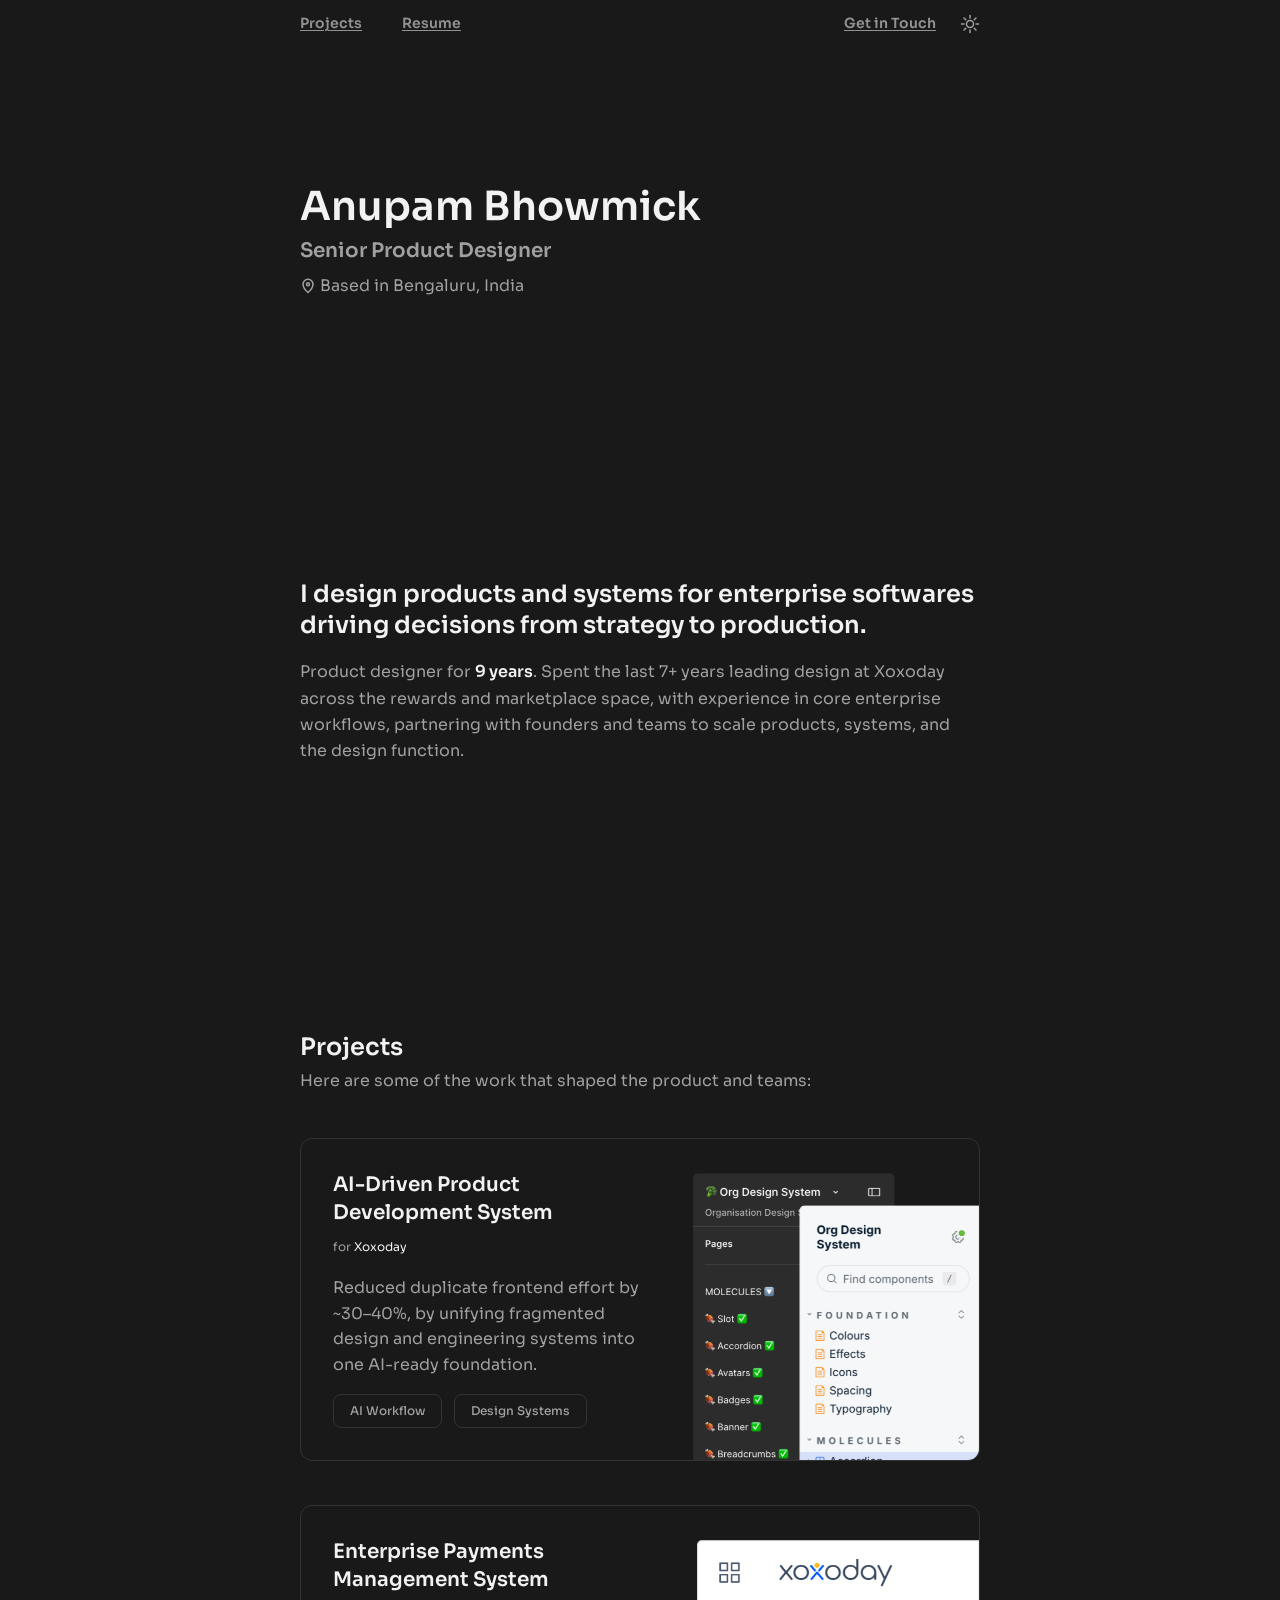
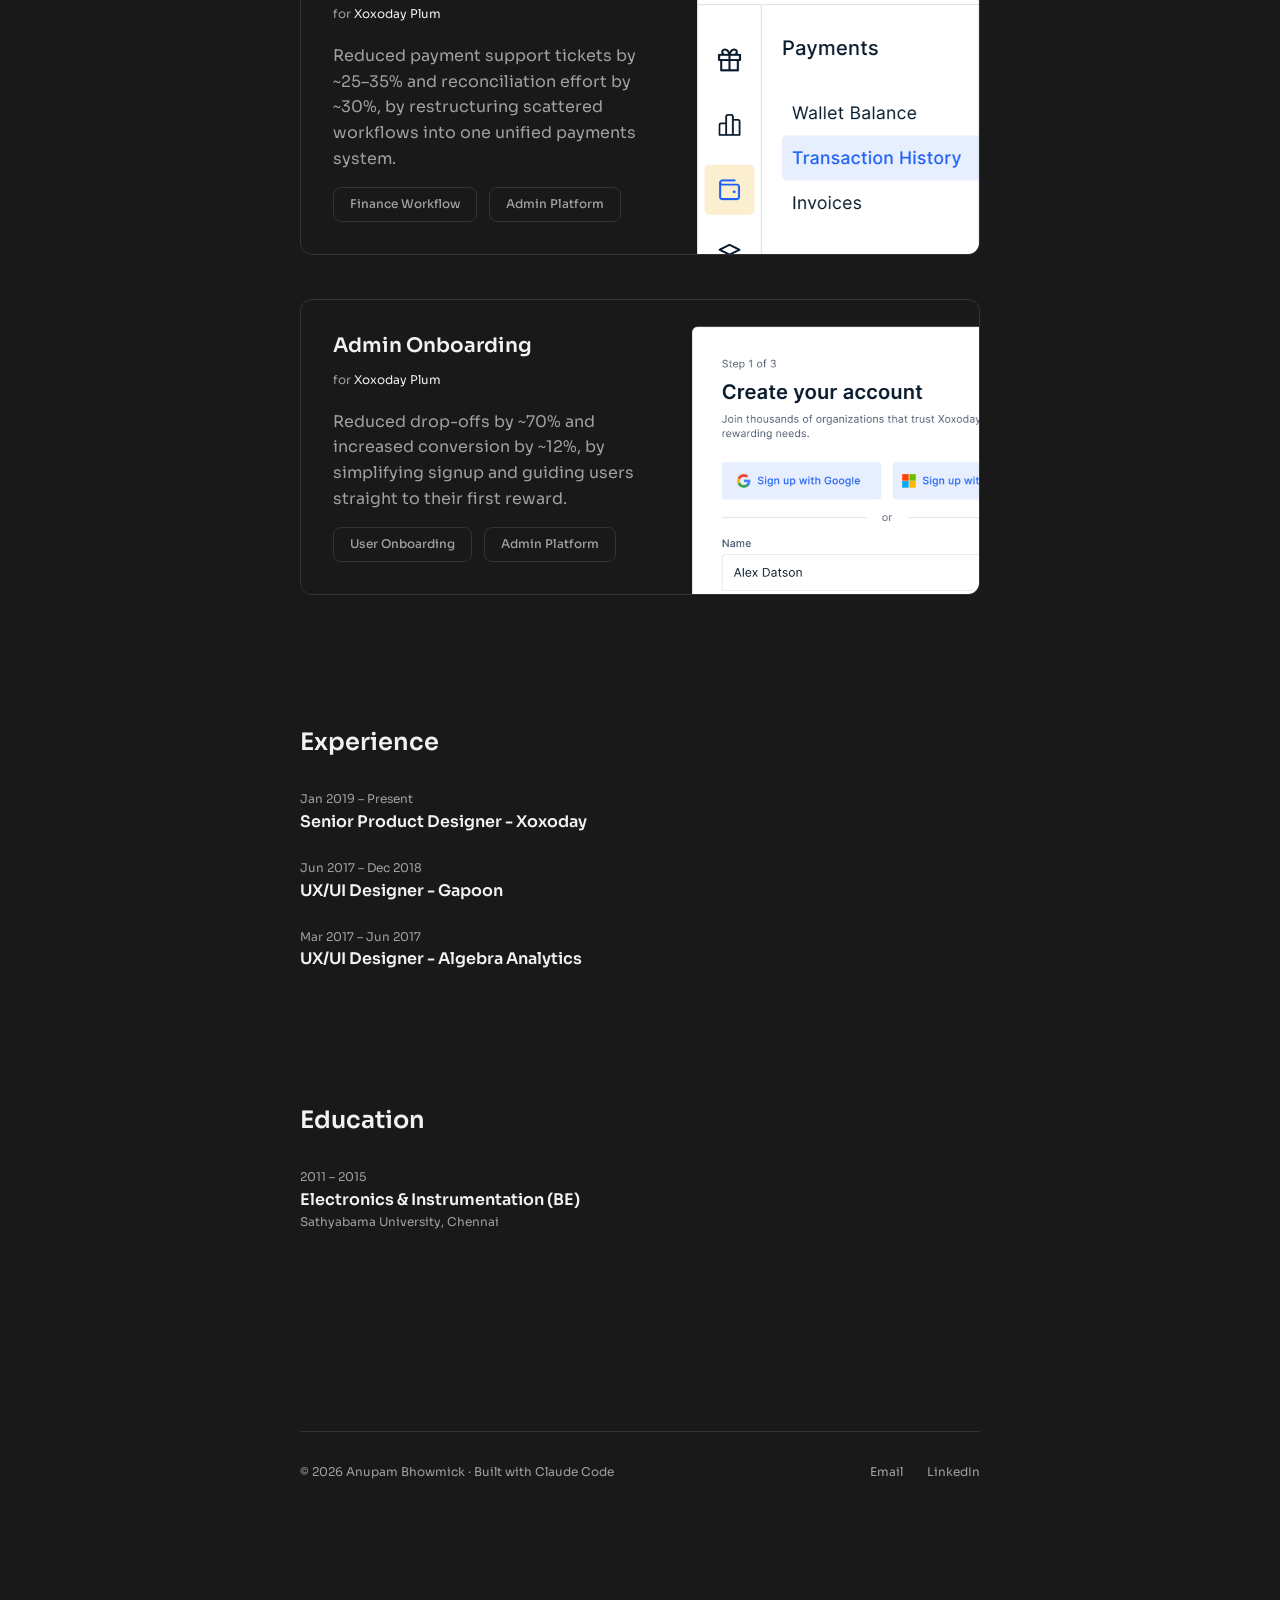
==== index.html @ fb15ef87 "Footer: 'Built by Claude Code' -> 'Built with Claude Code'" ====
<!DOCTYPE html>
<html lang="en">
<head>
  <meta charset="UTF-8" />
  <meta name="viewport" content="width=device-width, initial-scale=1.0" />
  <title>Anupam Bhowmick — Senior Product Designer</title>
  <meta name="description" content="Portfolio of Anupam Bhowmick, Senior Product Designer at Xoxoday, Bengaluru." />
  <link rel="stylesheet" href="style.css" />
  <script>if(localStorage.getItem('theme')==='light'){document.documentElement.classList.add('light')}</script>
  <link rel="icon" type="image/svg+xml" href="assets/favicon.svg" />
  <meta property="og:type" content="website" />
  <meta property="og:title" content="Anupam Bhowmick — Senior Product Designer" />
  <meta property="og:description" content="Portfolio of Anupam Bhowmick, Senior Product Designer at Xoxoday, Bengaluru. 9 years scaling B2B SaaS products, design systems, and AI-driven workflows." />
  <meta property="og:url" content="https://anupambhowmick.in/" />
  <meta property="og:site_name" content="Anupam Bhowmick" />
  <meta name="twitter:card" content="summary" />
  <meta name="twitter:title" content="Anupam Bhowmick — Senior Product Designer" />
  <meta name="twitter:description" content="Portfolio of Anupam Bhowmick, Senior Product Designer at Xoxoday, Bengaluru. 9 years scaling B2B SaaS products, design systems, and AI-driven workflows." />
</head>
<body class="home">

  <!-- Loading screen -->
  <div id="loading-screen" class="loading-screen"></div>

  <!-- Lightbox -->
  <div id="lightbox" class="lightbox" role="dialog" aria-modal="true" aria-label="Image viewer">
    <button class="lightbox-close" id="lightbox-close" aria-label="Close">
      <svg width="24" height="24" viewBox="0 0 24 24" fill="none"><line x1="5" y1="5" x2="19" y2="19" stroke="currentColor" stroke-width="1.5" stroke-linecap="round"/><line x1="19" y1="5" x2="5" y2="19" stroke="currentColor" stroke-width="1.5" stroke-linecap="round"/></svg>
    </button>
    <img id="lightbox-img" src="" alt="" />
  </div>

  <!-- Resume modal -->
  <div id="resume-modal" class="resume-modal" role="dialog" aria-modal="true" aria-label="Resume viewer">
    <div class="resume-modal-inner">
      <div class="resume-modal-header">
        <span class="resume-modal-title">Resume — Anupam Bhowmick</span>
        <div class="resume-modal-actions">
          <a href="resume/Anupam_Bhowmick_Senior_Product_Designer.pdf" download="Anupam_Bhowmick_Senior_Product_Designer.pdf" class="resume-modal-download">Download PDF</a>
          <button class="resume-modal-close" id="resume-modal-close" aria-label="Close">
            <svg width="20" height="20" viewBox="0 0 20 20" fill="none"><line x1="4" y1="4" x2="16" y2="16" stroke="currentColor" stroke-width="1.5" stroke-linecap="round"/><line x1="16" y1="4" x2="4" y2="16" stroke="currentColor" stroke-width="1.5" stroke-linecap="round"/></svg>
          </button>
        </div>
      </div>
      <iframe src="resume/Anupam_Bhowmick_Senior_Product_Designer.pdf" title="Resume PDF" loading="lazy"></iframe>
      <div class="resume-mobile-fallback">
        <p class="ds-body" style="text-align:center;">PDF preview isn't available on this device.</p>
        <a href="resume/Anupam_Bhowmick_Senior_Product_Designer.pdf" download="Anupam_Bhowmick_Senior_Product_Designer.pdf" class="btn btn-primary">Download Resume</a>
      </div>
    </div>
  </div>

  <!-- Sticky nav -->
  <nav class="site-nav">
    <div class="nav-left">
      <a href="#projects" class="nav-link">Projects</a>
      <button class="nav-link" id="resume-trigger">Resume</button>
    </div>
    <div class="nav-right">
      <div class="email-tooltip-wrapper">
        <button class="nav-link email-copy">Get in Touch</button>
        <span class="email-tooltip">anupambhowmick123@gmail.com</span>
      </div>
      <button id="theme-toggle" class="theme-toggle" aria-label="Toggle light/dark mode">
        <svg class="icon-sun" width="20" height="20" viewBox="0 0 20 20" fill="none"><circle cx="10" cy="10" r="3.5" stroke="currentColor" stroke-width="1.5"/><line x1="10" y1="1.5" x2="10" y2="4" stroke="currentColor" stroke-width="1.5" stroke-linecap="round"/><line x1="10" y1="16" x2="10" y2="18.5" stroke="currentColor" stroke-width="1.5" stroke-linecap="round"/><line x1="1.5" y1="10" x2="4" y2="10" stroke="currentColor" stroke-width="1.5" stroke-linecap="round"/><line x1="16" y1="10" x2="18.5" y2="10" stroke="currentColor" stroke-width="1.5" stroke-linecap="round"/><line x1="4" y1="4" x2="5.76" y2="5.76" stroke="currentColor" stroke-width="1.5" stroke-linecap="round"/><line x1="14.24" y1="14.24" x2="16" y2="16" stroke="currentColor" stroke-width="1.5" stroke-linecap="round"/><line x1="16" y1="4" x2="14.24" y2="5.76" stroke="currentColor" stroke-width="1.5" stroke-linecap="round"/><line x1="5.76" y1="14.24" x2="4" y2="16" stroke="currentColor" stroke-width="1.5" stroke-linecap="round"/></svg>
        <svg class="icon-moon" width="20" height="20" viewBox="0 0 20 20" fill="none"><path d="M17.5 10.66A7.5 7.5 0 1 1 9.34 2.5 5.83 5.83 0 0 0 17.5 10.66z" stroke="currentColor" stroke-width="1.5" stroke-linecap="round" stroke-linejoin="round"/></svg>
      </button>
    </div>
  </nav>

  <div class="page">
    <div class="content">

      <div class="bio-main">

        <!-- ── Hero: identity + statement ── -->
        <div class="bio-identity-group">

          <!-- Identity: name / role / company — 4px gap -->
          <div class="bio-identity">
            <p class="ds-h1">Anupam Bhowmick</p>
            <p class="ds-h3-muted">Senior Product Designer</p>
            <p class="bio-company">
              <svg class="bio-company-icon" width="16" height="16" viewBox="0 0 16 16" fill="none" aria-hidden="true">
                <path d="M8 14.5s5-4.36 5-8.25a5 5 0 1 0-10 0c0 3.89 5 8.25 5 8.25Z" stroke="currentColor" stroke-width="1.5" stroke-linecap="round" stroke-linejoin="round"/>
                <circle cx="8" cy="6.25" r="1.5" stroke="currentColor" stroke-width="1.5"/>
              </svg>
              <span>Based in Bengaluru, India</span>
            </p>
          </div>

          <!-- Statement + bio -->
          <div class="bio-statement-block">
            <p class="bio-statement">I design products and systems for enterprise softwares driving decisions from strategy to production.</p>
            <p class="bio-text">Product designer for <span class="text-highlight">9 years</span>. Spent the last 7+ years leading design at Xoxoday across the rewards and marketplace space, with experience in core enterprise workflows, partnering with founders and teams to scale products, systems, and the design function.</p>
          </div>

        </div>

        <!-- ── Projects ── -->
        <div class="projects-section" id="projects">
          <div class="projects-header">
            <h2 class="ds-h2">Projects</h2>
            <p class="work-intro">Here are some of the work that shaped the product and teams:</p>
          </div>

          <a href="/ai-system/" class="project-card">
            <div class="project-card-thumb">
              <picture>
                <source media="(max-width: 720px)" srcset="images/ai-card-mobile.png" />
                <img src="images/ai-card-web.png" alt="" loading="lazy" />
              </picture>
            </div>
            <div class="project-card-content">
              <p class="project-card-title">AI-Driven Product Development System</p>
              <p class="project-card-byline">for <strong>Xoxoday</strong></p>
              <div class="project-card-body">
                <p>Reduced duplicate frontend effort by ~30&ndash;40%, by unifying fragmented design and engineering systems into one AI-ready foundation.</p>
              </div>
              <div class="project-card-tags">
                <span class="project-card-tag">AI Workflow</span>
                <span class="project-card-tag">Design Systems</span>
              </div>
            </div>
          </a>

          <a href="/payments/" class="project-card">
            <div class="project-card-thumb">
              <picture>
                <source media="(max-width: 720px)" srcset="images/payments-card-mobile.png" />
                <img src="images/payments-card-web.png" alt="" loading="lazy" />
              </picture>
            </div>
            <div class="project-card-content">
              <p class="project-card-title">Enterprise Payments Management System</p>
              <p class="project-card-byline">for <strong>Xoxoday Plum</strong></p>
              <div class="project-card-body">
                <p>Reduced payment support tickets by ~25&ndash;35% and reconciliation effort by ~30%, by restructuring scattered workflows into one unified payments system.</p>
              </div>
              <div class="project-card-tags">
                <span class="project-card-tag">Finance Workflow</span>
                <span class="project-card-tag">Admin Platform</span>
              </div>
            </div>
          </a>

          <a href="/onboarding/" class="project-card">
            <div class="project-card-thumb">
              <picture>
                <source media="(max-width: 720px)" srcset="images/onboarding-card-mobile.png" />
                <img src="images/onboarding-card-web.png" alt="" loading="lazy" />
              </picture>
            </div>
            <div class="project-card-content">
              <p class="project-card-title">Admin Onboarding</p>
              <p class="project-card-byline">for <strong>Xoxoday Plum</strong></p>
              <div class="project-card-body">
                <p>Reduced drop-offs by ~70% and increased conversion by ~12%, by simplifying signup and guiding users straight to their first reward.</p>
              </div>
              <div class="project-card-tags">
                <span class="project-card-tag">User Onboarding</span>
                <span class="project-card-tag">Admin Platform</span>
              </div>
            </div>
          </a>
        </div>

        <!-- ── Experience ── -->
        <div class="bio-section">
          <p class="ds-h2">Experience</p>
          <div class="exp-entries">
            <div class="exp-entry">
              <span class="exp-date">Jan 2019 – Present</span>
              <span class="exp-title">Senior Product Designer - Xoxoday</span>
            </div>
            <div class="exp-entry">
              <span class="exp-date">Jun 2017 – Dec 2018</span>
              <span class="exp-title">UX/UI Designer - Gapoon</span>
            </div>
            <div class="exp-entry">
              <span class="exp-date">Mar 2017 – Jun 2017</span>
              <span class="exp-title">UX/UI Designer - Algebra Analytics</span>
            </div>
          </div>
        </div>

        <!-- ── Education ── -->
        <div class="bio-section">
          <p class="ds-h2">Education</p>
          <div class="exp-entry">
            <span class="exp-date">2011 – 2015</span>
            <span class="exp-title">Electronics &amp; Instrumentation (BE)</span>
            <span class="exp-date">Sathyabama University, Chennai</span>
          </div>
        </div>

      </div><!-- /.bio-main -->

      <!-- Footer -->
      <div class="ds-footer-row">
        <p class="ds-caption">© 2026 Anupam Bhowmick · Built with Claude Code</p>
        <nav class="ds-link-row">
          <div class="email-tooltip-wrapper">
            <a href="#" class="ds-link-muted email-copy">Email</a>
            <span class="email-tooltip">anupambhowmick123@gmail.com</span>
          </div>
          <a href="https://linkedin.com/in/anupambhowmick" target="_blank" rel="noopener" class="ds-link-muted">LinkedIn</a>
        </nav>
      </div>

    </div><!-- /.content -->
  </div><!-- /.page -->

  <script src="script.js"></script>
</body>
</html>
---- style.css ----
/* ============================================================
   DESIGN SYSTEM — Anupam Bhowmick Portfolio
   Source: Figma 8GEqwkx0ENInCieGuJe1gp
   ============================================================ */

@import url('https://fonts.googleapis.com/css2?family=Sora:wght@400;500;600&display=swap');

/* ── Design Tokens — Dark mode (default) ────────────────── */
/* Vercel-matched neutral palette, second pass — refined against direct
   reference screenshots (byline/meta text, borders, backgrounds). */
:root {
  --dark-1:           #191919;
  --dark-2:       #0D0D0D;
  --dark-4:       #333333;
  --dark-3:      #141414;
  --workflow-bg: #0D0D0D;
  --media-bg:     #101010;
  --light-1:      #F2F2F2;
  --light-2:      #A0A0A0;
  --light-3:      #8A8A8A;
  --surface-tint:      rgba(255,255,255,0.04);
  --nav-height:         48px;
  --font: 'Sora', sans-serif;

  /* ── Type scale — role-named tokens, applied as `font: var(--type-x);` ──
     Color stays separate per class. Responsive steps redefine these same
     custom properties inside the ≤720px / ≤480px blocks in RESPONSIVE.
     Heading tokens (display/h1/h2/h3) are weight 600;
     subtitle/body/caption/nav/code are unchanged at their original weight.
     --type-display is shared by the homepage name and case-study hero
     titles (previously split into two tokens, merged back on request). */
  --type-display:  600 40px/1.1  var(--font); /* hero-level titles: .ds-h1 + .project-hero-title */
  --type-h1:       600 24px/1.33 var(--font); /* section headings */
  --type-h2:       600 20px/1.4  var(--font); /* subsection headings */
  --type-subtitle: 400 14px/1.5  var(--font); /* quiet secondary/intro text */
  --type-h3:       600 16px/1.75 var(--font); /* card titles, small emphasis headings */
  --type-body:     400 16px/1.6  var(--font); /* paragraphs, descriptions, list items */
  --type-caption:  400 12px/1.4  var(--font); /* tags, captions, meta text */
  --type-nav:      600 14px/1.4  var(--font); /* nav links, buttons, small UI links */
  --type-code:     600 80px/1    var(--font); /* 404 only — letter-spacing set locally */

  /* ── Spacing scale — strict 4px multiples, named by value ──────────
     Applies to gap/padding/margin only. Not theme-dependent (same in
     light mode). Outliers were snapped to the nearest step (ties broken
     by rounding up): 5→4, 6→8, 10→12, 14→16, 22→24, 30→32, 33→32,
     50→48, 282→280. `0` is left as a literal, not tokenized. */
  --space-4:   4px;
  --space-8:   8px;
  --space-12:  12px;
  --space-16:  16px;
  --space-20:  20px;
  --space-24:  24px;
  --space-28:  28px;
  --space-32:  32px;
  --space-40:  40px;
  --space-44:  44px;
  --space-48:  48px;
  --space-52:  52px;
  --space-60:  60px;
  --space-72:  72px;
  --space-80:  80px;
  --space-92:  92px;  /* page-variant only — body.payments/body.onboarding .project-main gap, not part of the base or breakpoint scale */
  --space-96:  96px;
  --space-100: 100px;
  --space-112: 112px;
  --space-120: 120px;
  --space-124: 124px; /* page-variant only — body.payments/body.onboarding .content gap, not part of the base or breakpoint scale */
  --space-128: 128px;
  --space-132: 132px;
  --space-160: 160px;
  --space-200: 200px;
  --space-280: 280px;
}

/* ── Light mode overrides ────────────────────────────────── */
/* Vercel-matched neutral palette, second pass — see :root note above. */
html.light {
  --dark-1:           #F2F1EE;
  --dark-2:       #F7F7F7;
  --dark-4:       #D9D9D9;
  --dark-3:      #F0F0F0;
  --workflow-bg: #F5F5F5;
  --media-bg:     #F2F2F2;
  --light-1:      #0A0A0A;
  --light-2:      #525252;
  --light-3:      #5A5A5A;
  --surface-tint:      rgba(0,0,0,0.04);
}

html.light .btn-primary       { background: #000000; color: #F2F2F2; border-color: #000000; }
html.light .btn-primary:hover { background: #0D0D0D; border-color: #0D0D0D; }

/* ── Reset ───────────────────────────────────────────────── */
*, *::before, *::after { box-sizing: border-box; margin: 0; padding: 0; }
html {
  scroll-behavior: smooth;
  /* Paint the bg on html so the colour fills the entire scrollable area on
     iOS Safari — without this, scrolling past body's height reveals the
     browser default and the page looks half-themed when toggling. */
  background: var(--dark-1);
  transition: background-color 0.2s ease;
}
body {
  min-height: 100%;
  font-family: var(--font);
  background: var(--dark-1);
  color: var(--light-2);
  -webkit-font-smoothing: antialiased;
  transition: background-color 0.2s ease, color 0.2s ease;
}

/* Background texture overlay */
body::before {
  content: '';
  position: fixed;
  inset: 0;
  background-image: url('assets/bg-texture.png');
  background-size: 1024px 1024px;
  background-position: top left;
  mix-blend-mode: darken;
  opacity: 0.16;
  pointer-events: none;
  z-index: 0;
}
html.light body::before {
  mix-blend-mode: multiply;
  opacity: 0.05;
}

a      { color: inherit; text-decoration: none; }
button { background: none; border: none; cursor: pointer; font-family: var(--font); }
ul { padding-left: 1em;   list-style-position: outside; }
ol { padding-left: 1.4em; list-style-position: outside; }
strong { font-weight: 600; color: var(--light-1); }

/* ══════════════════════════════════════════════════════════
   LOADING SCREEN
══════════════════════════════════════════════════════════ */
.loading-screen {
  position: fixed;
  inset: 0;
  background: var(--dark-1);
  z-index: 9999;
  transition: opacity 0.4s ease;
  pointer-events: all;
}
.loading-screen.hidden {
  opacity: 0;
  pointer-events: none;
}

/* ══════════════════════════════════════════════════════════
   LIGHTBOX
══════════════════════════════════════════════════════════ */
.lightbox {
  position: fixed;
  inset: 0;
  background: rgba(0,0,0,0.92);
  z-index: 8000;
  display: flex;
  align-items: center;
  justify-content: center;
  opacity: 0;
  pointer-events: none;
  transition: opacity 0.2s ease;
}
.lightbox.open {
  opacity: 1;
  pointer-events: all;
}
.lightbox img {
  max-width: 90vw;
  max-height: 90vh;
  object-fit: contain;
  display: block;
}
.lightbox-close {
  position: absolute;
  top: 24px;
  right: 24px;
  color: rgba(255,255,255,0.7);
  background: none;
  border: none;
  cursor: pointer;
  line-height: 1;
  transition: color 0.15s ease;
  font-family: var(--font);
}
.lightbox-close:hover { color: #fff; }
.lightbox-close svg   { width: 24px; height: 24px; }

/* ══════════════════════════════════════════════════════════
   RESUME MODAL
══════════════════════════════════════════════════════════ */
.resume-modal {
  position: fixed;
  inset: 0;
  background: var(--dark-1);
  z-index: 8000;
  display: flex;
  align-items: stretch;
  justify-content: stretch;
  padding: 0;
  opacity: 0;
  pointer-events: none;
  transition: opacity 0.2s ease;
}
.resume-modal.open {
  opacity: 1;
  pointer-events: all;
}
.resume-modal-inner {
  background: var(--dark-1);
  width: 100vw;
  height: 100vh;
  border-radius: 0;
  display: flex;
  flex-direction: column;
  overflow: hidden;
  transition: background-color 0.2s ease;
}
.resume-modal-header {
  display: flex;
  align-items: center;
  justify-content: space-between;
  padding: var(--space-16) var(--space-20);
  border-bottom: 1px solid var(--light-3);
  flex-shrink: 0;
}
.resume-modal-title {
  font: var(--type-nav);
  color: var(--light-1);
}
.resume-modal-actions { display: flex; gap: var(--space-16); align-items: center; }
.resume-modal-download {
  font: var(--type-nav);
  color: var(--light-2);
  text-decoration: underline;
  text-underline-offset: 2px;
  transition: color 0.15s ease;
}
.resume-modal-download:hover { color: var(--light-1); }
.resume-modal-close {
  color: var(--light-2);
  cursor: pointer;
  display: flex;
  transition: color 0.15s ease;
}
.resume-modal-close:hover { color: var(--light-1); }
.resume-modal-close svg { width: 20px; height: 20px; }
.resume-modal iframe {
  flex: 1;
  width: 100%;
  border: none;
}
.resume-mobile-fallback {
  display: none;
  flex: 1;
  align-items: center;
  justify-content: center;
  flex-direction: column;
  gap: var(--space-16);
  padding: var(--space-40);
  text-align: center;
}

/* ══════════════════════════════════════════════════════════
   STICKY NAV BAR
══════════════════════════════════════════════════════════ */
.site-nav {
  position: sticky;
  top: 0;
  z-index: 500;
  width: 100%;
  background: var(--dark-1);
  display: flex;
  align-items: center;
  justify-content: space-between;
  padding: var(--space-12) max(var(--space-20), calc((100% - 680px) / 2));
  height: var(--nav-height);
  transition: background-color 0.2s ease;
}
/* Texture overlay — matches body::before so nav blends seamlessly */
.site-nav::before {
  content: '';
  position: absolute;
  inset: 0;
  background-image: url('assets/bg-texture.png');
  background-size: 1024px 1024px;
  background-position: top left;
  mix-blend-mode: darken;
  opacity: 0.16;
  pointer-events: none;
}
html.light .site-nav::before {
  mix-blend-mode: multiply;
  opacity: 0.05;
}

.nav-left  { display: flex; gap: var(--space-40); align-items: center; }
.nav-right { display: flex; gap: var(--space-24); align-items: center; }

.nav-link {
  font: var(--type-nav);
  color: var(--light-2);
  text-decoration: underline;
  text-underline-offset: 2px;
  opacity: 0.9;
  transition: color 0.15s ease, opacity 0.15s ease;
  cursor: pointer;
  white-space: nowrap;
  background: none;
  border: none;
  padding: 0;
}
.nav-link:hover { color: var(--light-1); opacity: 1; }

/* ── Theme Toggle (inside nav) ───────────────────────────── */
.theme-toggle {
  position: relative;
  width: 20px;
  height: 20px;
  padding: 0;
  background: none;
  border: none;
  cursor: pointer;
  color: var(--light-2);
  transition: color 0.15s ease;
  display: flex;
  align-items: center;
  justify-content: center;
  flex-shrink: 0;
}
.theme-toggle:hover { color: var(--light-1); }
.theme-toggle svg   { width: 20px; height: 20px; flex-shrink: 0; }
/* Invisible 32×32 tap target for mobile (visual stays 20×20, layout unaffected) */
.theme-toggle::before {
  content: '';
  position: absolute;
  inset: -6px;
}

.theme-toggle .icon-moon             { display: none;  }
html.light .theme-toggle .icon-sun  { display: none;  }
html.light .theme-toggle .icon-moon { display: block; }

/* ══════════════════════════════════════════════════════════
   PAGE SHELL
══════════════════════════════════════════════════════════ */
.page {
  min-height: calc(100vh - var(--nav-height));
  display: flex;
  align-items: flex-start;
  justify-content: center;
  padding: var(--space-80) max(var(--space-20), calc((100% - 680px) / 2)) var(--space-128);
  position: relative;
  z-index: 1;
}

/* Homepage — no extra top padding; the hero wrapper (.bio-identity-group)
   now centers its own content within the viewport below the sticky nav,
   so a fixed offset here would push the hero past a full 100vh. */
body.home .page { padding-top: 0; }

/* Payments — 128px top padding, 92px between sections, 124px to footer */
body.payments .page { padding-top: var(--space-128); }
body.payments .project-main { gap: var(--space-92); }
body.payments .content { gap: var(--space-124); }
/* Match Figma: paragraph → bullet list spacing equals paragraph → paragraph (24px) */
body.payments .cs-body p + ul,
body.payments .cs-body p + ol { margin-top: var(--space-24); }

/* Onboarding — same outer rhythm as Payments, 72px between Solution subsections */
body.onboarding .page { padding-top: var(--space-128); }
body.onboarding .project-main { gap: var(--space-92); }
body.onboarding .content { gap: var(--space-124); }
body.onboarding .cs-subsections { gap: var(--space-72); }
body.onboarding .project-section > .cs-subsections { margin-top: 0; }
/* Match Figma cs-body rhythm: 20px between paragraph blocks, 8px between list items */
body.onboarding .cs-body p + p { margin-top: var(--space-20); }
body.onboarding .cs-body p + ul,
body.onboarding .cs-body p + ol { margin-top: var(--space-12); }
body.onboarding .cs-body ul + p,
body.onboarding .cs-body ol + p { margin-top: var(--space-20); }
body.onboarding .cs-body ul,
body.onboarding .cs-body ol { gap: var(--space-8); }

/* AI System — was missing a body class entirely, so it fell through to the
   generic 80px .page padding-top instead of matching Payments/Onboarding's
   128px starting spacing above the hero title. Fixed to match. */
body.ai-system .page { padding-top: var(--space-128); }

.content {
  width: 680px;
  display: flex;
  flex-direction: column;
  gap: var(--space-200);
  flex-shrink: 0;
}

/* ══════════════════════════════════════════════════════════
   TYPOGRAPHY
══════════════════════════════════════════════════════════ */

/* Display — hero-level titles */
.ds-h1 {
  font: var(--type-display);
  color: var(--light-1);
}
/* H1 — section headings */
.ds-h2 {
  font: var(--type-h1);
  color: var(--light-1);
}
/* H1 muted */
.ds-h2-muted {
  font: var(--type-h1);
  color: var(--light-2);
}
/* H1 — 404 "Page not found" */
.ds-h3 {
  font: var(--type-h1);
  color: var(--light-1);
}
/* Subtitle — quiet secondary text */
.ds-h3-muted {
  font: var(--type-h2);
  color: var(--light-2);
}
/* Body */
.ds-body {
  font: var(--type-body);
  color: var(--light-2);
}
.ds-body p, .ds-body li { font: var(--type-body); }
/* Body Highlight — mapped to H3 (exact value match: 16/600/28) */
.ds-body-highlight {
  font: var(--type-h3);
  color: var(--light-2);
}
/* Caption */
.ds-caption {
  font: var(--type-caption);
  color: var(--light-2);
}

/* ══════════════════════════════════════════════════════════
   LINKS
══════════════════════════════════════════════════════════ */
.ds-link {
  font: var(--type-nav);
  color: var(--light-1);
  text-decoration: underline;
  text-underline-offset: 2px;
  transition: opacity 0.15s ease;
  cursor: pointer;
  white-space: nowrap;
}
.ds-link:hover { opacity: 0.55; }

.ds-link-muted {
  font: var(--type-caption);
  color: var(--light-2);
  transition: color 0.15s ease;
  cursor: pointer;
  white-space: nowrap;
}
.ds-link-muted:hover { color: var(--light-1); }

.ds-link-row {
  display: flex;
  gap: var(--space-24);
  align-items: flex-start;
  flex-wrap: wrap;
}

.ds-list { padding-left: 1.2em; }
.ds-list li { line-height: 28px; margin-bottom: var(--space-4); }

/* Principles bullet list — mapped to Body */
.principles-list {
  list-style: disc;
  padding-left: 1.5em;
  display: flex;
  flex-direction: column;
  gap: 0;
  color: var(--light-2);
}
.principles-list li { font: var(--type-body); }

/* ══════════════════════════════════════════════════════════
   BUTTONS
══════════════════════════════════════════════════════════ */
.btn-row { display: flex; gap: var(--space-16); align-items: center; flex-wrap: wrap; }

.btn {
  display: inline-flex;
  align-items: center;
  gap: var(--space-12);
  padding: var(--space-12) var(--space-20);
  border-radius: 4px;
  font: var(--type-nav);
  cursor: pointer;
  white-space: nowrap;
  text-decoration: none;
  transition: background-color 0.15s ease, border-color 0.15s ease, color 0.15s ease;
}
.btn svg { flex-shrink: 0; width: 20px; height: 20px; }

.btn-primary {
  background: var(--dark-2);
  border: 1px solid transparent;
  color: var(--light-1);
}
.btn-primary:hover { background: var(--dark-4); }

.btn-secondary {
  background: transparent;
  border: 1px solid var(--dark-2);
  color: var(--light-2);
}
.btn-secondary:hover { border-color: var(--dark-4); }

/* ══════════════════════════════════════════════════════════
   TABS  (work.html)
══════════════════════════════════════════════════════════ */
.tab-bar-sticky {
  position: sticky;
  top: var(--nav-height);
  background: var(--dark-1);
  z-index: 10;
  padding-bottom: 1px;
  transition: background-color 0.2s ease;
}

.tab-bar {
  display: flex;
  align-items: flex-end;
  border-bottom: 1.5px solid var(--dark-4);
  width: 100%;
  overflow-x: auto;
  -ms-overflow-style: none;
  scrollbar-width: none;
}
.tab-bar::-webkit-scrollbar { display: none; }

.tab-btn {
  flex-shrink: 0;
  display: flex;
  flex-direction: column;
  justify-content: flex-end;
  padding: var(--space-8) var(--space-24) var(--space-8) var(--space-8);
  font: var(--type-nav);
  color: var(--light-3);
  background: none; border: none;
  border-bottom: 1.5px solid transparent;
  margin-bottom: -1.5px;
  cursor: pointer;
  transition: color 0.15s ease, border-color 0.15s ease;
  white-space: nowrap;
}
.tab-btn:hover  { color: var(--light-2); }
.tab-btn.active { color: var(--light-2); border-bottom-color: var(--light-2); }

/* ══════════════════════════════════════════════════════════
   FOOTER
══════════════════════════════════════════════════════════ */
.ds-footer-row {
  border-top: 1px solid var(--dark-4);
  padding-top: var(--space-32);
  display: flex;
  justify-content: space-between;
  align-items: flex-start;
  width: 100%;
}

/* ══════════════════════════════════════════════════════════
   HOME PAGE — index.html
══════════════════════════════════════════════════════════ */

/* Main content column — 132px between all sections */
.bio-main {
  display: flex; flex-direction: column; gap: var(--space-132);
}

/* Hero block: identity + statement+bio — large gap creates open top,
   vertically centered to fill the viewport below the sticky nav — Projects
   begins right after the first scroll. Disabled below 900px, see RESPONSIVE
   (100vh + this gap reads as awkward empty space once content reflows onto
   more lines on narrower screens; auto-height reads better there).
   Original 282px snapped to nearest 4px step: 280px (−2px). */
.bio-identity-group {
  display: flex; flex-direction: column; justify-content: center; gap: var(--space-280);
  min-height: calc(100vh - var(--nav-height));
}

/* Identity block: name, role, company — 8px gap */
.bio-identity {
  display: flex; flex-direction: column; gap: var(--space-8);
}

/* Location line — mapped to body text token. No longer a link (was an
   external link to Xoxoday; now a static "Based in [city]" line), so no
   hover/interactive styling. */
.bio-company {
  display: inline-flex;
  align-items: center;
  gap: var(--space-4);
  font: var(--type-body);
  color: var(--light-2);
  width: fit-content;
}
.bio-company-icon { flex-shrink: 0; }

/* Statement + 9-years bio — gap 16px (matches Figma) */
.bio-statement-block {
  display: flex; flex-direction: column; gap: var(--space-16);
}

/* Statement — mapped to Body */
.bio-statement {
  font: var(--type-h1);
  color: var(--light-1);
}

/* Bio text — mapped to Body */
.bio-text {
  font: var(--type-body);
  color: var(--light-2);
}
.bio-text p { margin-bottom: 0; }

/* Inline highlight — light-1 colour, no weight change (matches Figma "9 years") */
.text-highlight {
  font: var(--type-h3);
  color: var(--light-1);
}

/* Section: heading + content — gap 32px (matches Figma) */
.bio-section {
  display: flex; flex-direction: column; gap: var(--space-32);
}

/* Work at Xoxoday — flat flex column, gap 44px between all items */
.work-section {
  display: flex; flex-direction: column; gap: var(--space-44);
  scroll-margin-top: calc(var(--nav-height) + var(--space-24));
}

/* Intro paragraph — mapped to Body */
.work-intro {
  font: var(--type-body);
  color: var(--light-2);
}

/* Two-column focus row: label (160px) + desc (442px) — Figma uses justify-between in 680px column */
.work-focus-row {
  display: flex;
  align-items: flex-start;
  justify-content: space-between;
}
.work-focus-label {
  width: 160px;
  flex-shrink: 0;
  font: var(--type-h3);
  color: var(--light-1);
}
.work-focus-desc {
  width: 442px;
  flex-shrink: 0;
  font: var(--type-body);
  color: var(--light-2);
}

/* Projects sub-section (legacy: cards under work-section) */
.projects-sub {
  display: flex; flex-direction: column; gap: var(--space-32);
}

/* Projects section (new top-level section after Work at Xoxoday) */
.projects-section {
  display: flex; flex-direction: column;
  gap: var(--space-44);
  scroll-margin-top: calc(var(--nav-height) + var(--space-24));
}
.projects-header {
  display: flex; flex-direction: column;
  gap: var(--space-4);
}

/* Project cards — rebuilt to match the new card design (see
   `new project cards/` at repo root). Corrected per explicit spec: the card
   background is TRANSPARENT (sits on the page bg, theme-reactive), not a
   fixed white surface — so every color below uses the existing --light-*
   theme tokens like everywhere else on the site, not fixed hex. Card
   corner-radius is 12px; tag corner-radius is 8px (matches the original
   pre-redesign value). row-reverse puts content left / thumbnail right on
   desktop without reordering the HTML; the ≤720px stacked breakpoint sets
   flex-direction: column, which reverts to DOM order (thumb, then content)
   automatically, putting the thumbnail on top on mobile — matching the
   mobile mockups — with no extra rule needed. overflow:hidden + the card's
   own border-radius clips the flush-edge thumbnail image to match the
   outer corners; no separate radius needed on the thumbnail itself. */
.project-card {
  display: flex;
  flex-direction: row-reverse;
  align-items: stretch;
  background: transparent;
  border: 1px solid var(--dark-4);
  border-radius: 12px;
  overflow: hidden;
  text-decoration: none;
  color: inherit;
}
.project-card:focus-visible {
  outline: 2px solid var(--light-1);
  outline-offset: 4px;
  border-radius: 12px;
}

.project-card-thumb {
  flex: 1;
  min-width: 0;
  align-self: stretch;
  background: transparent;
  position: relative;
}
.project-card-thumb img {
  position: absolute;
  inset: 0;
  display: block;
  width: 100%;
  height: 100%;
  object-fit: cover;
  object-position: top left;
  transition: transform 0.5s cubic-bezier(0.22, 0.61, 0.36, 1);
  will-change: transform;
}
.project-card:hover .project-card-thumb img,
.project-card:focus-visible .project-card-thumb img {
  transform: scale(1.04);
}

.project-card-content {
  flex: 1;
  min-width: 0;
  padding: var(--space-32);
  display: flex;
  flex-direction: column;
  justify-content: center;
  gap: var(--space-12);
}

.project-card-title {
  font: var(--type-h2);
  color: var(--light-1);
}

.project-card-byline {
  font: var(--type-caption);
  color: var(--light-2);
}
.project-card-byline strong { color: var(--light-1); font-weight: 400; }

.project-card-body {
  display: flex;
  flex-direction: column;
  gap: var(--space-16);
  margin-top: var(--space-8);
  font: var(--type-body);
  color: var(--light-2);
}
.project-card-body p { margin: 0; }

.project-card-tags {
  display: flex;
  flex-wrap: wrap;
  gap: var(--space-12);
  margin-top: var(--space-4);
}
.project-card-tag {
  background: transparent;
  border: 1px solid var(--dark-4);
  color: var(--light-2);
  font: var(--type-caption);
  font-weight: 500;
  padding: var(--space-8) var(--space-16);
  border-radius: 8px;
  white-space: nowrap;
}

/* Experience — simple stacked entries.
   Original 22px gap snapped to nearest 4px step: 24px (+2px). */
.exp-entries {
  display: flex; flex-direction: column; gap: var(--space-24);
}
.exp-entry {
  display: flex; flex-direction: column; gap: 0;
}
.exp-date {
  font: var(--type-caption);
  color: var(--light-2);
}
.exp-title {
  font: var(--type-h3);
  color: var(--light-1);
}

/* ══════════════════════════════════════════════════════════
   PROJECT CASE STUDY PAGES
══════════════════════════════════════════════════════════ */

.project-main {
  display: flex; flex-direction: column; gap: var(--space-72);
  width: 100%;
}

/* Hero */
.project-hero {
  display: flex; flex-direction: column; gap: var(--space-32);
}
.project-hero-text {
  display: flex; flex-direction: column; gap: var(--space-12);
}
.project-hero-title {
  font: var(--type-display);
  color: var(--light-1);
}
.project-hero-desc {
  font: var(--type-body);
  color: var(--light-2);
}

/* Project section */
.project-section {
  display: flex; flex-direction: column; gap: var(--space-32);
}
.project-section-heading {
  font: var(--type-h2);
  color: var(--light-1);
}

/* Project body text — mapped to Body */
.project-body {
  font: var(--type-body);
  color: var(--light-2);
}
.project-body p { margin-bottom: 0; }
.project-body p + p { margin-top: var(--space-16); }
.project-body strong { font-weight: 600; color: var(--light-1); }
.project-body ul, .project-body ol {
  padding-left: 1.2em;
  display: flex; flex-direction: column; gap: var(--space-4);
  margin-top: var(--space-8);
}
.project-body li { font: var(--type-body); }

/* Role list — mapped to Body */
.project-role-list {
  padding-left: 1.2em;
  display: flex; flex-direction: column; gap: var(--space-4);
  margin-top: var(--space-8);
}
.project-role-list li {
  font: var(--type-body);
  color: var(--light-2);
}

/* Impact list — mapped to Body.
   Original 6px gap snapped to nearest 4px step: 8px (+2px). */
.project-impact-list {
  padding-left: 1.2em;
  display: flex; flex-direction: column; gap: var(--space-8);
}
.project-impact-list li {
  font: var(--type-body);
  color: var(--light-2);
}

/* Execution sub-section — mapped to H3 (exact value match: 16/600/28) */
.project-subsection {
  display: flex; flex-direction: column; gap: var(--space-16);
}
.project-subsection-heading {
  font: var(--type-h3);
  color: var(--light-1);
}

/* Image placeholder */
.project-img-placeholder {
  width: 100%;
  height: 440px;
  background: var(--surface-tint);
  border: 1px dashed var(--light-3);
  border-radius: 8px;
  display: flex;
  align-items: center;
  justify-content: center;
  cursor: pointer;
  transition: border-color 0.15s ease;
  overflow: hidden;
  flex-shrink: 0;
}
.project-img-placeholder:hover { border-color: var(--light-2); }
.project-img-placeholder img {
  width: 100%; height: 100%;
  object-fit: cover;
  display: block;
}
.project-img-placeholder-label {
  font-size: 12px; font-weight: 400; line-height: 16px;
  color: var(--light-3);
  text-align: center;
  padding: var(--space-20);
}

/* More projects section */
.more-projects {
  display: flex; flex-direction: column; gap: var(--space-44);
}

/* Before/after block */
.before-after-block {
  background: var(--workflow-bg);
  padding: var(--space-28);
  display: flex; flex-direction: column; gap: var(--space-12);
  border-radius: 8px;
}
.before-after-item {
  display: flex; flex-direction: column; gap: var(--space-8);
}
.before-after-label {
  font-family: var(--font);
  font-size: 12px; font-weight: 400; line-height: 16px;
  color: var(--light-1);
}

/* Divider */
.section-divider {
  width: 100%;
  border: none;
  border-top: 1px solid var(--light-3);
  margin: 0;
}

/* ══════════════════════════════════════════════════════════
   WORK PAGE — work.html
══════════════════════════════════════════════════════════ */
.work-main {
  display: flex; flex-direction: column; gap: var(--space-72); width: 100%;
}
.work-header {
  display: flex; flex-direction: column; gap: var(--space-20);
}
.work-projects-section {
  display: flex; flex-direction: column; gap: var(--space-72);
}
.work-projects-intro {
  display: flex; flex-direction: column; gap: var(--space-20);
}
.project-list {
  display: flex; flex-direction: column; gap: var(--space-112);
  padding: 0 var(--space-4); width: 100%;
}
.project-entry {
  display: flex; flex-direction: column; gap: var(--space-32);
}
.project-title-block {
  display: flex; flex-direction: column; gap: var(--space-12);
}
.project-subsection-old {
  display: flex; flex-direction: column; gap: var(--space-20);
}
.project-img {
  width: 100%; height: 439px;
  background: var(--surface-tint);
  border: 1px dashed var(--light-3);
  flex-shrink: 0;
  cursor: pointer;
  transition: border-color 0.15s ease;
}
.project-img:hover { border-color: var(--light-2); }
.project-entry[id] { scroll-margin-top: calc(var(--nav-height) + var(--space-96)); }
.project-divider {
  width: 100%; border: none;
  border-top: 1px solid var(--light-3); margin: 0;
}

/* Video placeholder */
.video-placeholder {
  width: 100%; height: 330px;
  background: var(--media-bg);
  position: relative;
  display: flex; align-items: center; justify-content: center;
  border-radius: 4px;
}
.video-placeholder-label {
  font-family: var(--font);
  font-size: 8px; font-weight: 400; line-height: 16px;
  color: rgba(255,255,255,0.4);
  text-align: center;
}
html.light .video-placeholder-label { color: rgba(0,0,0,0.3); }

/* ══════════════════════════════════════════════════════════
   404 PAGE
══════════════════════════════════════════════════════════ */
.page-404 {
  min-height: 100vh;
  display: flex;
  align-items: center;
  justify-content: center;
  padding: var(--space-40) var(--space-20);
  position: relative;
  z-index: 1;
}
.page-404-inner {
  text-align: center;
  display: flex;
  flex-direction: column;
  gap: var(--space-24);
  align-items: center;
  max-width: 480px;
}
.page-404-code {
  font: var(--type-code);
  color: var(--light-3);
  letter-spacing: -4px;
}

/* ══════════════════════════════════════════════════════════
   AI SYSTEM CASE STUDY
══════════════════════════════════════════════════════════ */

/* Hero subtitle — mapped to Subtitle (exact size/weight match: 14/400) */
.cs-hero-desc {
  font: var(--type-subtitle);
  color: var(--light-2);
}

/* Hero image panel — overlapping screenshots */
.cs-hero-panel {
  background: var(--dark-2);
  border-radius: 4px;
  height: 260px;
  overflow: hidden;
  position: relative;
  flex-shrink: 0;
  cursor: pointer;
}
.cs-hero-img {
  position: absolute;
  object-fit: cover;
  object-position: top left;
  border-radius: 3px;
}

/* Case-study body — mapped to Body */
.cs-body {
  font: var(--type-body);
  color: var(--light-2);
}
.cs-body p { margin: 0; }
.cs-body p + p { margin-top: var(--space-24); }
.cs-body p + ul,
.cs-body p + ol { margin-top: var(--space-12); }
.cs-body ul + p,
.cs-body ol + p { margin-top: var(--space-24); }
.cs-body ul,
.cs-body ol {
  padding-left: 1.2em;
  margin: 0;
  display: flex; flex-direction: column; gap: var(--space-4);
}
.cs-body li { font: var(--type-body); }

/* Bold sub-heading inside cs-body — mapped to H3 (exact value match: 16/600/28) */
.cs-sub-heading {
  font: var(--type-h3);
  color: var(--light-1);
  margin-top: var(--space-24) !important;
  margin-bottom: 0 !important;
}
/* Original 6px margin snapped to nearest 4px step: 8px (+2px). */
.cs-sub-heading + ul { margin-top: var(--space-8); }

/* Inline highlight — light-1 colour + Source Serif Pro 600, no underline */
.cs-link {
  color: var(--light-1);
  font-weight: 600;
}

/* Subsection heading — mapped to H1 */
.cs-section-heading {
  font: var(--type-h1);
  color: var(--light-1);
}

/* Execution section (AI system) — extra spacing between subsections */
.cs-execution { gap: var(--space-32); }
.cs-subsection { display: flex; flex-direction: column; gap: var(--space-32); }
.cs-execution > .cs-subsection + .cs-subsection { padding-top: var(--space-40); }

/* Payments-style subsections wrapper — 52px rhythm between subsections */
.cs-subsections {
  display: flex; flex-direction: column;
  gap: var(--space-52);
  width: 100%;
}
/* Solution heading → first subsection: parent .project-section gap is 32px; +20 → 52px (matches inter-subsection rhythm) */
.project-section > .cs-subsections { margin-top: var(--space-20); }

/* Two side-by-side image panels (Payments Clean Report Separation, etc.) */
.cs-pair {
  display: flex;
  gap: var(--space-20);
  width: 100%;
}
.cs-pair > .cs-img-wrap { flex: 1; min-width: 0; }

/* Stacked image panels with single caption at the end (Onboarding Guided / Early Visibility) */
.cs-img-stack {
  display: flex; flex-direction: column;
  gap: var(--space-12);
  width: 100%;
}

/* Centred workflow flow box — bg surface, white centred Sora text (Onboarding Solution).
   Original 30px padding snapped to nearest 4px step: 32px (+2px). */
.cs-flow-box {
  background: var(--dark-2);
  border-radius: 4px;
  padding: var(--space-32) 0;
  display: flex;
  align-items: center;
  justify-content: center;
  width: 100%;
}
.cs-flow-box p {
  font: var(--type-caption);
  color: var(--light-1);
  text-align: center;
  max-width: 590px;
  margin: 0;
  white-space: pre-wrap;
}

/* Image wrappers */
.cs-img-wrap { display: flex; flex-direction: column; gap: var(--space-8); }
.cs-img-caption {
  font: var(--type-caption);
  color: var(--light-2);
}

/* DS Grid — left tall col + right 3-row col.
   Original 10px row-gap snapped to nearest 4px step: 12px (+2px). */
.cs-ds-grid {
  background: var(--dark-2);
  border-radius: 4px;
  padding: var(--space-16);
  display: grid;
  grid-template-columns: 37% 1fr;
  grid-template-rows: auto auto auto;
  column-gap: var(--space-16);
  row-gap: var(--space-12);
}
/* Original 6px gap snapped to nearest 4px step: 8px (+2px). */
.cs-ds-left {
  grid-row: 1 / 4;
  display: flex; flex-direction: column; gap: var(--space-8);
}
.cs-ds-left img {
  flex: 1; width: 100%; min-height: 0;
  object-fit: cover; border-radius: 2px; display: block;
}
/* Original 5px gap snapped to nearest 4px step: 4px (−1px). */
.cs-ds-right-cell { display: flex; flex-direction: column; gap: var(--space-4); }
.cs-ds-right-cell img {
  width: 100%; object-fit: cover; border-radius: 2px; display: block;
}
.cs-ds-label {
  font-size: 8px; line-height: 12px;
  color: var(--light-1);
  display: block;
}

/* Side-by-side image panel */
.cs-panel-duo {
  background: var(--dark-2);
  border-radius: 4px;
  overflow: hidden;
  display: flex;
  gap: var(--space-12);
  padding: var(--space-12);
  height: 244px;
}
.cs-panel-duo img {
  flex: 1; object-fit: cover; object-position: top left;
  border-radius: 2px;
}

/* 3-image panel */
.cs-panel-trio {
  background: var(--dark-2);
  border-radius: 4px;
  overflow: hidden;
  display: flex;
  gap: var(--space-8);
  padding: var(--space-12);
  height: 260px;
}
.cs-panel-trio img {
  flex: 1; object-fit: cover; object-position: top left;
  border-radius: 2px;
}

/* Single-image panel */
.cs-panel-solo {
  background: var(--dark-2);
  border-radius: 4px;
  overflow: hidden;
  padding: var(--space-12);
  height: 260px;
}
.cs-panel-solo img {
  width: 100%; height: 100%;
  object-fit: cover; object-position: top left;
  border-radius: 2px; display: block;
}

/* Key Moment — left narrow col + right wide col */
.cs-panel-key {
  background: var(--dark-2);
  border-radius: 4px;
  overflow: hidden;
  display: flex;
  gap: var(--space-12);
  padding: var(--space-12);
  height: 284px;
}
.cs-panel-key-left { width: 120px; flex-shrink: 0; }
.cs-panel-key-left img { width: 100%; height: 100%; object-fit: cover; object-position: top left; border-radius: 2px; }
.cs-panel-key-right { flex: 1; }
.cs-panel-key-right img { width: 100%; height: 100%; object-fit: cover; object-position: top left; border-radius: 2px; }

/* Full-height image panel — shows full image at natural aspect ratio */
.cs-panel-full {
  background: var(--dark-2);
  border-radius: 4px;
  overflow: hidden;
}
.cs-panel-full img {
  width: 100%;
  height: auto;
  display: block;
  border-radius: 0;
}

/* Before / After workflow box — fixed background, not theme-reactive (explicit request) */
.cs-workflow-box {
  background: #313131;
  border-radius: 4px;
  padding: var(--space-28) var(--space-44);
  display: flex; flex-direction: column; gap: var(--space-16);
}
.cs-workflow-line {
  font: var(--type-subtitle);
  color: var(--light-2);
}
.cs-workflow-label { font-weight: 400; }
.cs-workflow-flow { font-weight: 600; color: var(--light-1); }
.cs-workflow-caption {
  font: var(--type-caption);
  color: var(--light-2);
  margin-top: calc(-1 * var(--space-8));
}

/* Impact list with bold item headings */
.cs-impact-list {
  display: flex; flex-direction: column; gap: var(--space-16);
  list-style: disc;
  padding-left: 1.2em;
}
.cs-impact-item {
  font: var(--type-body);
  color: var(--light-2);
}
.cs-impact-heading {
  display: block;
  font: var(--type-h3);
  color: var(--light-1);
}

/* ══════════════════════════════════════════════════════════
   EMAIL TOOLTIP
══════════════════════════════════════════════════════════ */
.email-tooltip-wrapper {
  position: relative;
  display: inline-flex;
  align-items: center;
}
.email-tooltip {
  position: absolute;
  top: calc(100% + 8px);
  left: 50%;
  transform: translateX(-50%);
  background: var(--light-1);
  color: var(--dark-1);
  font: var(--type-caption);
  padding: var(--space-8) var(--space-12);
  border-radius: 4px;
  white-space: nowrap;
  opacity: 0;
  pointer-events: none;
  transition: opacity 0.15s ease;
}
.email-tooltip-wrapper:hover .email-tooltip { opacity: 1; }
/* Touch devices have no hover; hide the tooltip entirely so it can't overflow */
@media (hover: none) {
  .email-tooltip { display: none; }
}

/* ══════════════════════════════════════════════════════════
   REDUCED MOTION (a11y)
══════════════════════════════════════════════════════════ */
@media (prefers-reduced-motion: reduce) {
  *, *::before, *::after {
    animation-duration: 0.01ms !important;
    animation-iteration-count: 1 !important;
    transition-duration: 0.01ms !important;
    scroll-behavior: auto !important;
  }
}

/* ══════════════════════════════════════════════════════════
   RESPONSIVE
══════════════════════════════════════════════════════════ */
@media (max-width: 1280px) {
  .content   { width: 100%; max-width: 680px; }
}

@media (max-width: 900px) {
  .page                 { padding-top: var(--space-60); padding-bottom: var(--space-100); }
  /* Homepage — the 100vh hero-centering trick is disabled below this
     breakpoint (see .bio-identity-group below), so restore top padding
     above the name, matching the same unconditional 128px the case-study
     pages use above their heading (body.payments/.onboarding/.ai-system). */
  body.home .page       { padding-top: var(--space-128); }
  .content              { gap: var(--space-120); }
  .bio-main             { gap: var(--space-80); }
  .bio-identity-group   { min-height: auto; justify-content: flex-start; gap: var(--space-160); }
  .work-section         { gap: var(--space-32); }
  .work-main            { gap: var(--space-48); }
  .project-list         { gap: var(--space-72); }
  .project-main         { gap: var(--space-52); }
  .project-img-placeholder { height: 280px; }
  .work-focus-row       { flex-direction: column; gap: var(--space-8); }
  .work-focus-label     { width: 100%; }
  .work-focus-desc      { width: 100%; }
}

/* Project card stacks vertically on narrow viewports — thumbnail on top */
@media (max-width: 720px) {
  :root {
    /* Type scale — ≤720px step (see :root definitions at top of file).
       Weight 600 on heading tokens, matching their new base weight.
       --type-display recalculated proportionally from its new 40px base
       using the same step-down ratio as before (see DESIGN-SYSTEM.md). */
    --type-display: 600 35px/1.03 var(--font);
    --type-h1:      600 22px/1.3 var(--font);
    --type-h2:      600 18px/1.4 var(--font);
    --type-h3:      600 16px/1.6 var(--font);
  }
  .project-card        { flex-direction: column; align-items: stretch; }
  .project-card-thumb  { width: 100%; aspect-ratio: 854 / 636; flex: none; }
  .project-card-body   { gap: var(--space-20); }
  .project-card-tags   { gap: var(--space-12); }
}

@media (max-width: 600px) {
  .site-nav             { height: auto; min-height: 44px; }
  .nav-left             { gap: var(--space-24); }
  .nav-right            { gap: var(--space-16); }
  .page                 { padding-top: var(--space-48); padding-bottom: var(--space-80); }
  .content              { gap: var(--space-80); }
  .bio-main             { gap: var(--space-60); }
  .bio-identity-group   { gap: var(--space-96); }
  .bio-section          { gap: var(--space-24); }
  .work-section         { gap: var(--space-24); }
  .project-card-content { gap: var(--space-16); padding: var(--space-24); }
  .project-img-placeholder { height: 200px; }
  .project-main     { gap: var(--space-40); }
  .ds-link-row      { gap: var(--space-16); }
  .ds-footer-row    { flex-direction: column; gap: var(--space-20); }
  .project-list     { gap: var(--space-48); }
  .video-placeholder { height: 200px; }
  .before-after-block { padding: var(--space-20); }
  .page-404-code    { font-size: 56px; }
}

@media (max-width: 480px) {
  :root {
    /* Type scale — ≤480px step (see :root definitions at top of file).
       Weight 600 on heading tokens, matching their new base weight.
       --type-display recalculated proportionally from its new 40px base
       using the same step-down ratio as before (see DESIGN-SYSTEM.md). */
    --type-display: 600 32px/1.0 var(--font);
    --type-h1:      600 20px/1.3  var(--font);
    --type-body:    400 15px/1.6  var(--font);
  }
}
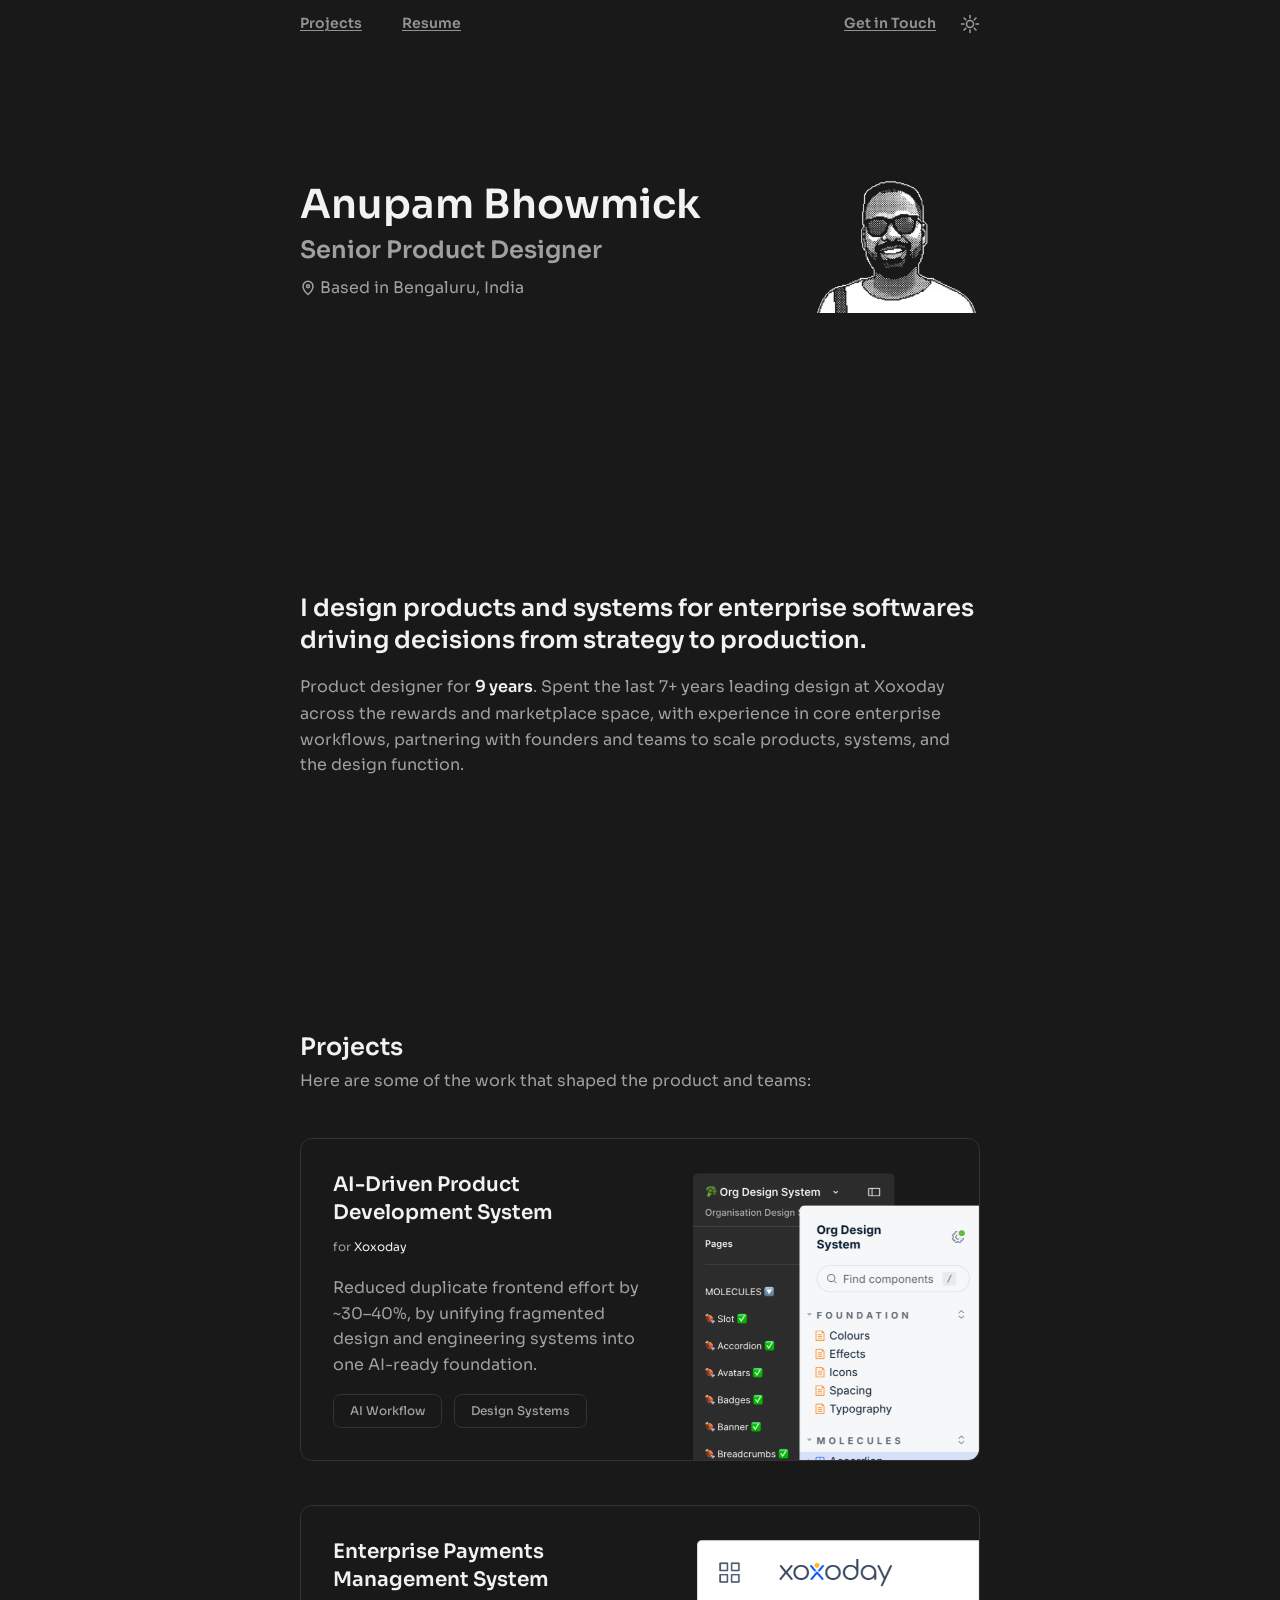
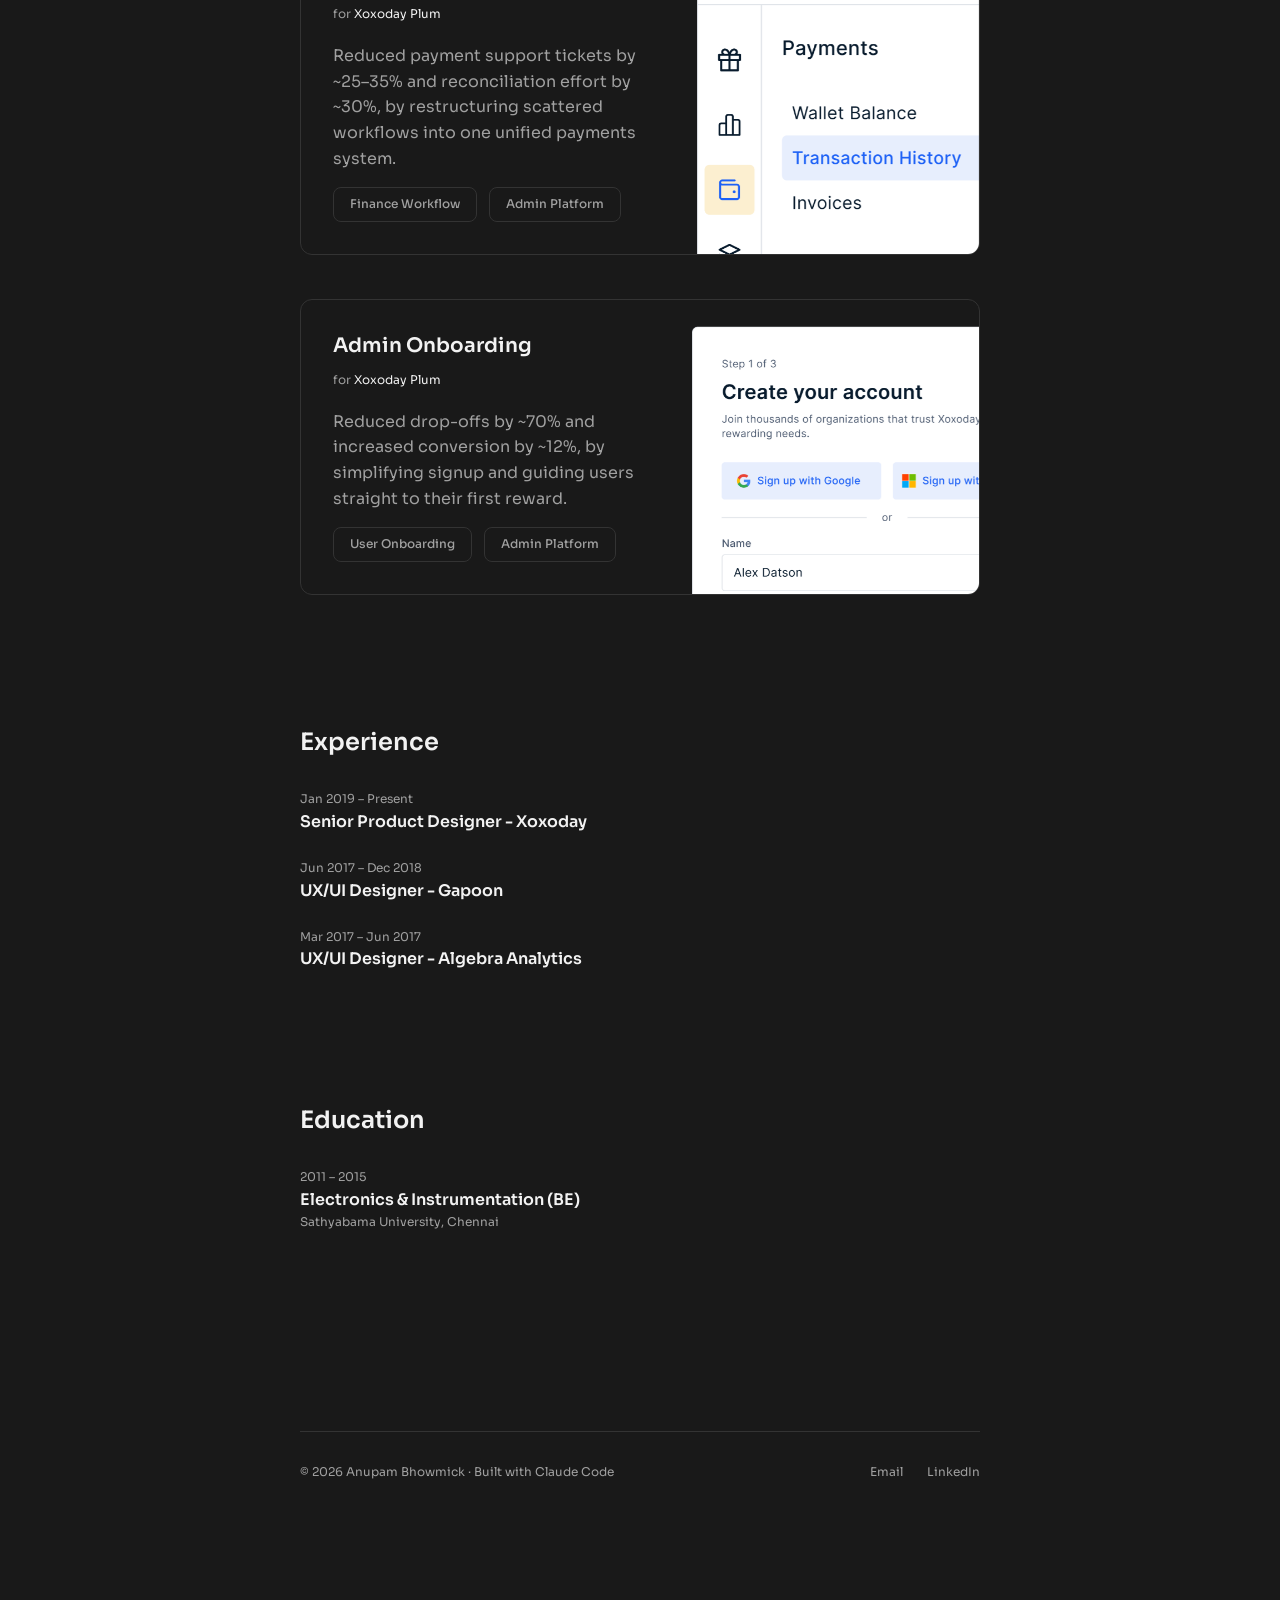
==== commit d44a286b: "Hero portrait with hover smile (right-aligned on desktop, stacked on mobile)" ====
--- a/index.html
+++ b/index.html
@@ -76,17 +76,31 @@
         <!-- ── Hero: identity + statement ── -->
         <div class="bio-identity-group">
 
-          <!-- Identity: name / role / company — 4px gap -->
+          <!-- Identity: portrait beside the name block on desktop, above it
+               on mobile (source order is portrait-first, so the mobile
+               column layout stacks it on top with no reordering needed) -->
           <div class="bio-identity">
-            <p class="ds-h1">Anupam Bhowmick</p>
-            <p class="ds-h3-muted">Senior Product Designer</p>
-            <p class="bio-company">
-              <svg class="bio-company-icon" width="16" height="16" viewBox="0 0 16 16" fill="none" aria-hidden="true">
-                <path d="M8 14.5s5-4.36 5-8.25a5 5 0 1 0-10 0c0 3.89 5 8.25 5 8.25Z" stroke="currentColor" stroke-width="1.5" stroke-linecap="round" stroke-linejoin="round"/>
-                <circle cx="8" cy="6.25" r="1.5" stroke="currentColor" stroke-width="1.5"/>
-              </svg>
-              <span>Based in Bengaluru, India</span>
-            </p>
+            <!-- Portrait — smiling at rest, cross-fades to the neutral frame
+                 on hover. Both frames are stacked (one at opacity 0) so the
+                 hover frame is already decoded before first hover.
+                 Theme-specific artwork is swapped in CSS: the dark-mode
+                 files are white ink, the light-mode files near-black. -->
+            <div class="bio-face" role="img" aria-label="Anupam Bhowmick">
+              <span class="bio-face-img bio-face-on"></span>
+              <span class="bio-face-img bio-face-off"></span>
+            </div>
+            <!-- Name / role / location — 8px gap -->
+            <div class="bio-identity-text">
+              <p class="ds-h1">Anupam Bhowmick</p>
+              <p class="ds-h3-muted">Senior Product Designer</p>
+              <p class="bio-company">
+                <svg class="bio-company-icon" width="16" height="16" viewBox="0 0 16 16" fill="none" aria-hidden="true">
+                  <path d="M8 14.5s5-4.36 5-8.25a5 5 0 1 0-10 0c0 3.89 5 8.25 5 8.25Z" stroke="currentColor" stroke-width="1.5" stroke-linecap="round" stroke-linejoin="round"/>
+                  <circle cx="8" cy="6.25" r="1.5" stroke="currentColor" stroke-width="1.5"/>
+                </svg>
+                <span>Based in Bengaluru, India</span>
+              </p>
+            </div>
           </div>
 
           <!-- Statement + bio -->
--- a/style.css
+++ b/style.css
@@ -424,7 +424,7 @@
 }
 /* Subtitle — quiet secondary text */
 .ds-h3-muted {
-  font: var(--type-h2);
+  font: var(--type-h1);
   color: var(--light-2);
 }
 /* Body */
@@ -594,10 +594,68 @@
   min-height: calc(100vh - var(--nav-height));
 }
 
-/* Identity block: name, role, company — 8px gap */
+/* Identity block: name block on the left, portrait pushed to the right edge.
+   row-reverse puts the portrait on the right *visually* while leaving it
+   first in source order — the same technique .project-card uses — so the
+   ≤900px column override (see RESPONSIVE) reverts to source order and
+   stacks the portrait on top with no ordering rules. */
 .bio-identity {
+  display: flex;
+  flex-direction: row-reverse;
+  align-items: center;
+  justify-content: space-between;
+  gap: var(--space-24);
+}
+/* Name, role, company — 8px gap (the original .bio-identity spacing, now on
+   the inner text column since .bio-identity itself is a row) */
+.bio-identity-text {
   display: flex; flex-direction: column; gap: var(--space-8);
 }
+
+/* Portrait — two stacked frames that cross-fade on hover: SMILING is the
+   resting state, neutral shows on hover. Both frames are rendered (one at
+   opacity 0), so the hover frame is already decoded before first hover and
+   there's no flash. aspect-ratio matches the source PNGs exactly (552x452),
+   so the box reserves the right height before the art loads and nothing
+   shifts. Width is fluid — capped at 140px, scaling down to an 80px floor
+   on the narrowest phones — so the portrait never squeezes the name.
+   Artwork is theme-specific rather than filtered: the *-dark files are
+   white ink, the *-light files near-black, both on transparent, so only the
+   current theme's two files are fetched. */
+.bio-face {
+  position: relative;
+  width: clamp(80px, 18vw, 175px);
+  aspect-ratio: 552 / 452;
+  flex-shrink: 0;
+}
+.bio-face-img {
+  position: absolute;
+  inset: 0;
+  background-repeat: no-repeat;
+  background-position: center;
+  background-size: contain;
+  transition: opacity 0.2s ease;
+}
+.bio-face-on { background-image: url('images/face-smile-on-dark.png'); }
+/* The two exports aren't registered to each other: the neutral frame's
+   artwork sits 8px further LEFT inside the shared 552px canvas than the
+   smiling frame's (measured bbox centres 280 vs 288 — same artwork width,
+   a pure horizontal offset, identical in both the dark and light pairs).
+   Left unfixed, the face visibly jumps sideways on hover. Nudging the
+   neutral frame right by 8/552 of the box width (1.4493%) puts both on the
+   same axis; as a percentage it stays correct as the portrait scales with
+   the clamp() above, rather than needing a per-breakpoint pixel value. The
+   smiling frame is the resting state and is untouched, so nothing shifts on
+   page load. */
+.bio-face-off {
+  background-image: url('images/face-smile-off-dark.png');
+  opacity: 0;
+  transform: translateX(1.4493%);
+}
+html.light .bio-face-on  { background-image: url('images/face-smile-on-light.png'); }
+html.light .bio-face-off { background-image: url('images/face-smile-off-light.png'); }
+.bio-face:hover .bio-face-on  { opacity: 0; }
+.bio-face:hover .bio-face-off { opacity: 1; }
 
 /* Location line — mapped to body text token. No longer a link (was an
    external link to Xoxoday; now a static "Based in [city]" line), so no
@@ -1256,7 +1314,20 @@
   border-radius: 0;
 }
 
-/* Before / After workflow box — fixed background, not theme-reactive (explicit request) */
+/* Before / After workflow box — deliberately identical in both themes: a
+   fixed dark #313131 panel with light text, so it reads the same in light
+   mode as in dark. The box background was already hardcoded (explicit
+   request); the bug was that the *text* inside still resolved through
+   --light-1 / --light-2, which flip to near-black (#0A0A0A / #525252) in
+   light mode and left dark text on the dark panel at ~1.5:1 — unreadable.
+   The html.light rules below pin the text to its dark-mode values so the
+   whole component stays put.
+
+   These have to be literal hex, not var(--light-1) / var(--light-2): inside
+   html.light scope those tokens resolve to the LIGHT values, which is
+   exactly the problem being fixed. Same documented exception pattern as
+   .btn-primary. Values mirror the :root definitions — if those change,
+   these need updating to match. */
 .cs-workflow-box {
   background: #313131;
   border-radius: 4px;
@@ -1274,6 +1345,9 @@
   color: var(--light-2);
   margin-top: calc(-1 * var(--space-8));
 }
+html.light .cs-workflow-line,
+html.light .cs-workflow-caption { color: #A0A0A0; } /* mirrors :root --light-2 */
+html.light .cs-workflow-flow    { color: #F2F2F2; } /* mirrors :root --light-1 */
 
 /* Impact list with bold item headings */
 .cs-impact-list {
@@ -1320,6 +1394,30 @@
   .email-tooltip { display: none; }
 }
 
+/* Snackbar — mobile-only copy confirmation, since the hover tooltip above
+   is hidden on touch devices. */
+.snackbar {
+  display: none;
+  position: fixed;
+  left: 50%;
+  bottom: var(--space-32);
+  transform: translateX(-50%) translateY(8px);
+  background: var(--light-1);
+  color: var(--dark-1);
+  font: var(--type-caption);
+  padding: var(--space-12) var(--space-20);
+  border-radius: 8px;
+  white-space: nowrap;
+  opacity: 0;
+  pointer-events: none;
+  transition: opacity 0.2s ease, transform 0.2s ease;
+  z-index: 999;
+}
+@media (hover: none) {
+  .snackbar { display: block; }
+  .snackbar.visible { opacity: 1; transform: translateX(-50%) translateY(0); }
+}
+
 /* ══════════════════════════════════════════════════════════
    REDUCED MOTION (a11y)
 ══════════════════════════════════════════════════════════ */
@@ -1348,7 +1446,40 @@
   body.home .page       { padding-top: var(--space-128); }
   .content              { gap: var(--space-120); }
   .bio-main             { gap: var(--space-80); }
-  .bio-identity-group   { min-height: auto; justify-content: flex-start; gap: var(--space-160); }
+  /* Portrait stacks above the name here, left-aligned. Source order is
+     already portrait-first, so switching to a column is all that's needed —
+     no ordering rules. */
+  .bio-identity         { flex-direction: column; align-items: flex-start; gap: var(--space-16); }
+  /* Hero content itself is untouched here — justify-content stays
+     flex-start and the gap stays --space-160, so name/role/location and
+     the statement/bio block render in exactly the same places as before.
+     The only change is min-height (was `auto`): the box now stretches to
+     the bottom of the first screen (one viewport, minus the sticky nav,
+     minus the 128px top padding above the name), which purely grows the
+     empty space *below* the bio block. That's what pushes Projects past
+     the fold on short/narrow screens, where the previous natural height
+     left it visible before any scroll.
+
+     The unit here must be `lvh`, NOT `dvh`. `dvh` is the *dynamic* viewport
+     height: it is defined to track the viewport as mobile browser chrome
+     shows and hides, so it grows by ~60-100px in real time while the
+     address bar collapses during scroll. That made this box resize
+     mid-scroll and dragged the whole Projects section up and down with the
+     address-bar animation — a visible drift, and the reason this rule is
+     being corrected. `lvh` (large viewport height, i.e. chrome hidden) is
+     a *stable* value that never changes during scroll, so the layout below
+     stays put. `lvh` rather than `svh` because it's the larger of the two
+     stable units: the box is then at least as tall as the viewport in both
+     the chrome-visible and chrome-hidden states, so Projects stays below
+     the fold either way. `svh` would size to the chrome-visible viewport
+     and let Projects peek in once the address bar hides. The `vh` line
+     before it is the fallback for browsers without the newer units. */
+  .bio-identity-group   {
+    min-height: calc(100vh - var(--nav-height) - var(--space-128));
+    min-height: calc(100lvh - var(--nav-height) - var(--space-128));
+    justify-content: flex-start;
+    gap: var(--space-160);
+  }
   .work-section         { gap: var(--space-32); }
   .work-main            { gap: var(--space-48); }
   .project-list         { gap: var(--space-72); }
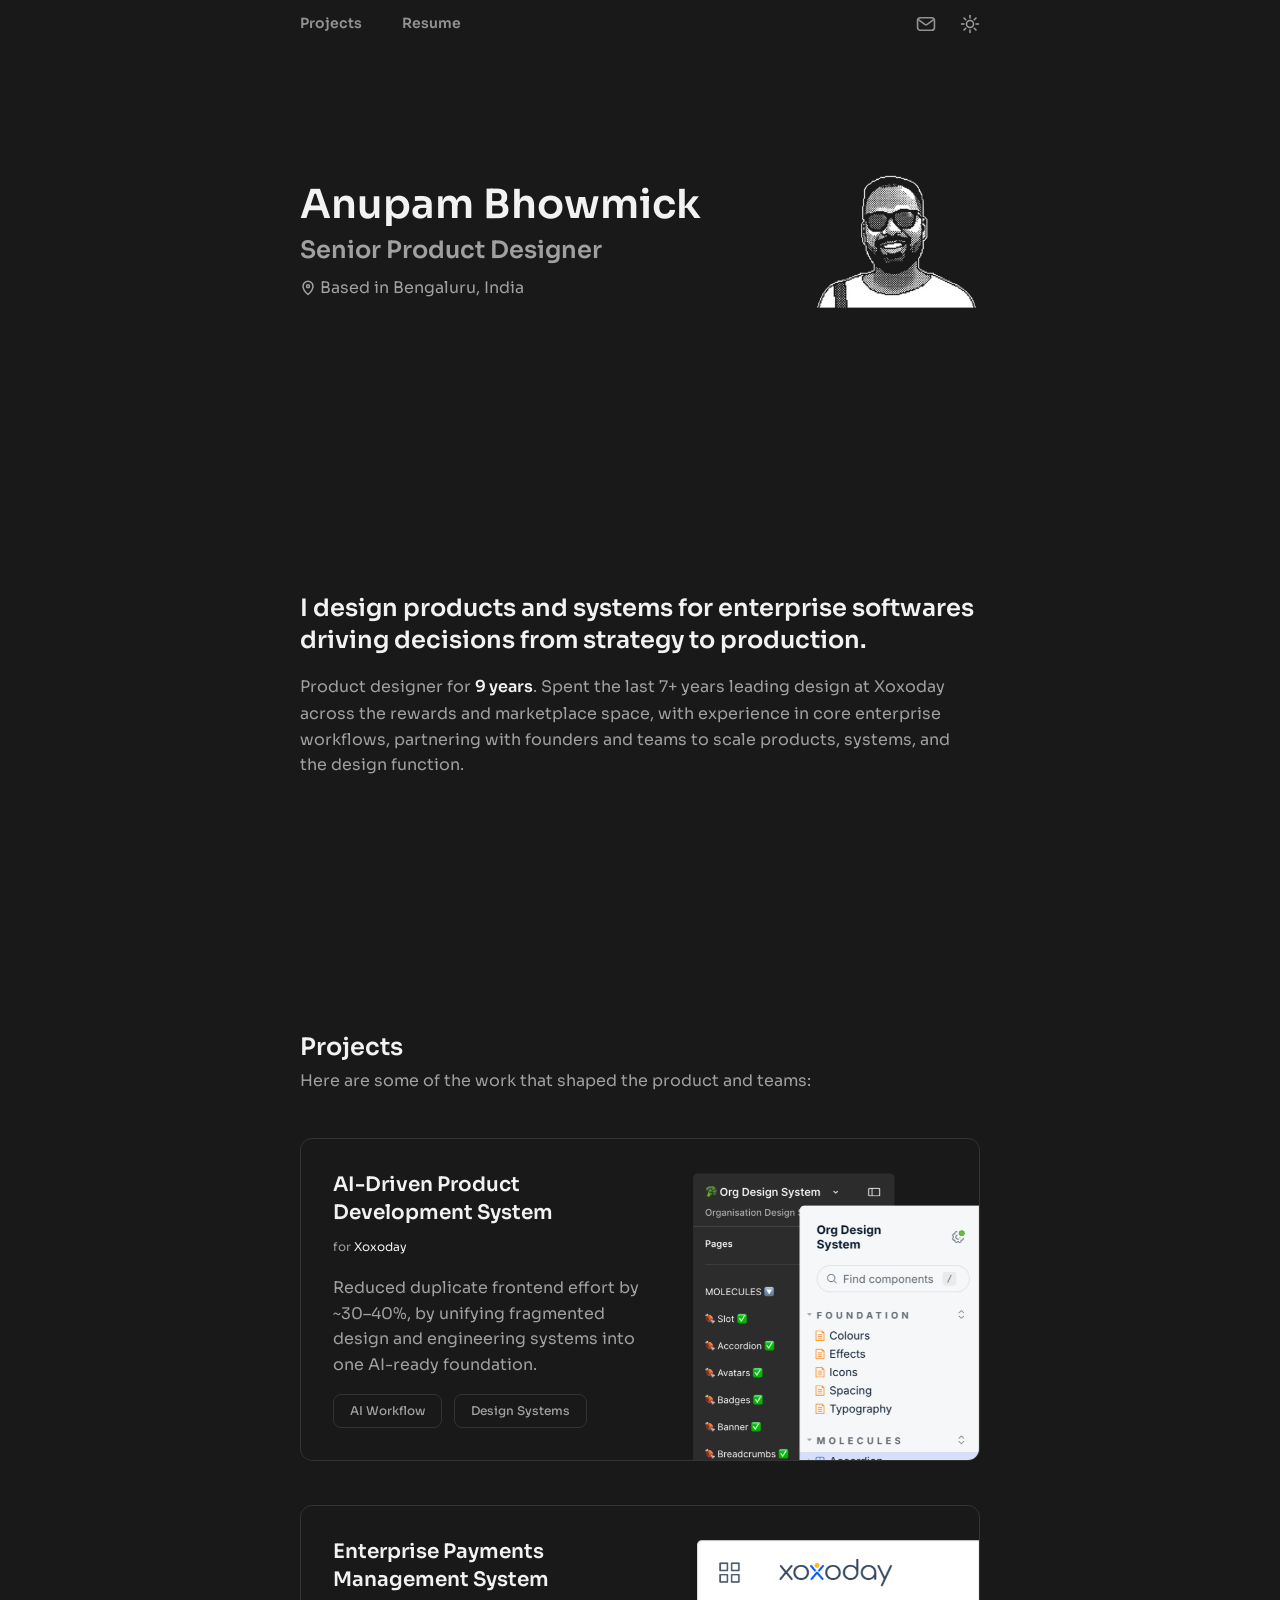
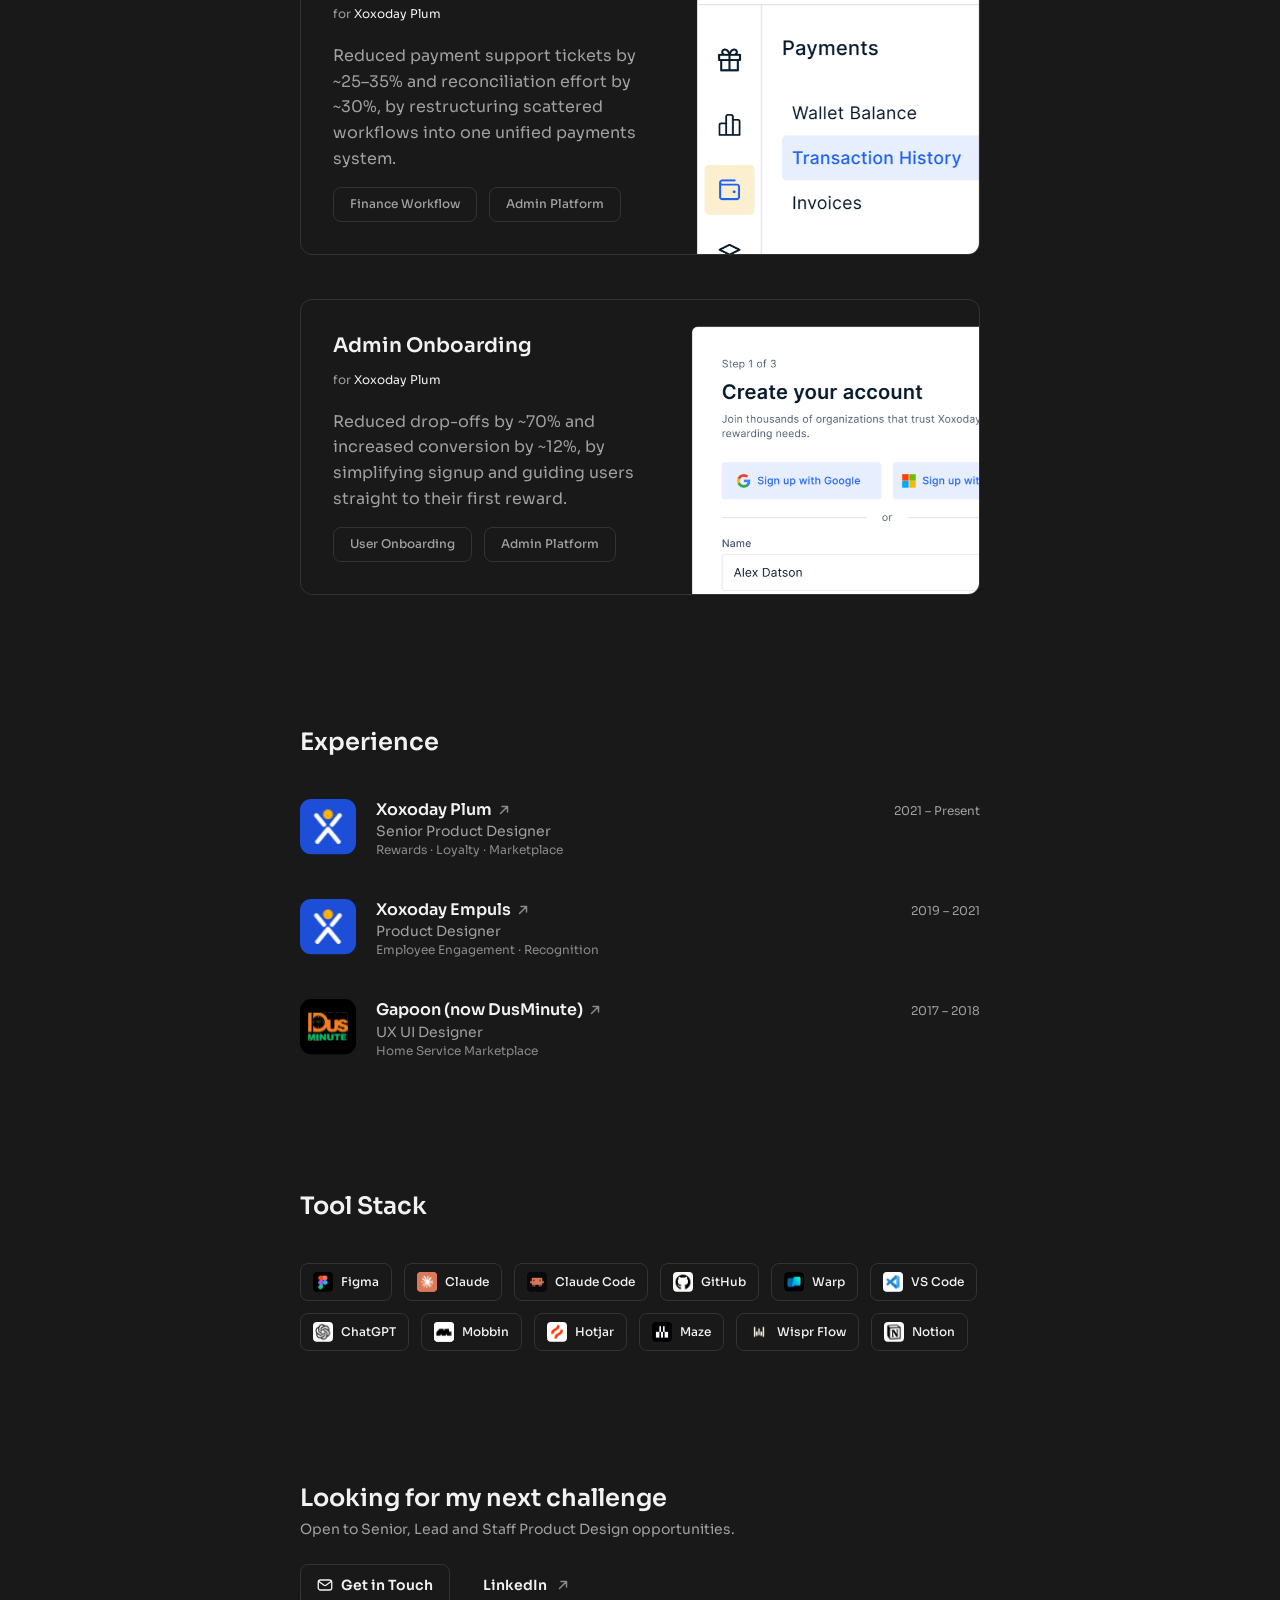
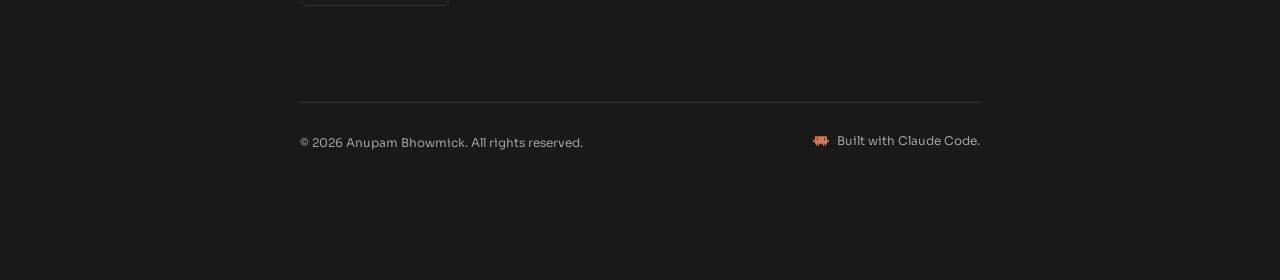
==== commit cf1bdcc2: "Homepage lower half rebuilt; closing CTA and 404 pass across the site Homepage - Experience restruct" ====
--- a/index.html
+++ b/index.html
@@ -57,8 +57,13 @@
       <button class="nav-link" id="resume-trigger">Resume</button>
     </div>
     <div class="nav-right">
+      <!-- Email — icon-only now that the full "Get in Touch" CTA lives in the
+           closing section. Still copies the address on click; the label moves
+           to aria-label so the button keeps an accessible name. -->
       <div class="email-tooltip-wrapper">
-        <button class="nav-link email-copy">Get in Touch</button>
+        <button class="nav-link nav-icon-link email-copy" aria-label="Copy email address">
+          <svg width="20" height="20" viewBox="0 0 16 16" fill="none" aria-hidden="true"><rect x="1.25" y="3" width="13.5" height="10" rx="2.25" stroke="currentColor" stroke-width="1.3"/><path d="M2.2 4.7l4.85 3.55a1.6 1.6 0 0 0 1.9 0L13.8 4.7" stroke="currentColor" stroke-width="1.3" stroke-linecap="round" stroke-linejoin="round"/></svg>
+        </button>
         <span class="email-tooltip">anupambhowmick123@gmail.com</span>
       </div>
       <button id="theme-toggle" class="theme-toggle" aria-label="Toggle light/dark mode">
@@ -179,32 +184,97 @@
           </a>
         </div>
 
-        <!-- ── Experience ── -->
+        <!-- ── Experience ──
+             Each entry is a link out to the product it covers: company logo,
+             then company / role / domain tags, with the date pushed to the
+             far right on desktop and folded under the company on mobile. -->
         <div class="bio-section">
           <p class="ds-h2">Experience</p>
           <div class="exp-entries">
-            <div class="exp-entry">
-              <span class="exp-date">Jan 2019 – Present</span>
-              <span class="exp-title">Senior Product Designer - Xoxoday</span>
-            </div>
-            <div class="exp-entry">
-              <span class="exp-date">Jun 2017 – Dec 2018</span>
-              <span class="exp-title">UX/UI Designer - Gapoon</span>
-            </div>
-            <div class="exp-entry">
-              <span class="exp-date">Mar 2017 – Jun 2017</span>
-              <span class="exp-title">UX/UI Designer - Algebra Analytics</span>
-            </div>
-          </div>
-        </div>
-
-        <!-- ── Education ── -->
+
+            <a class="exp-entry" href="https://www.xoxoday.com/plum" target="_blank" rel="noopener">
+              <img class="exp-logo" src="assets/logos/xoxoday.svg" alt="" width="56" height="56" />
+              <div class="exp-body">
+                <span class="exp-company">
+                  Xoxoday Plum
+                  <svg class="exp-arrow" width="16" height="16" viewBox="0 0 16 16" fill="none" aria-hidden="true"><path d="M4.5 11.5 11.5 4.5M6 4.5h5.5V10" stroke="currentColor" stroke-width="1.5" stroke-linecap="round" stroke-linejoin="round"/></svg>
+                </span>
+                <span class="exp-role">Senior Product Designer</span>
+                <span class="exp-tags">Rewards · Loyalty · Marketplace</span>
+              </div>
+              <span class="exp-date">2021 – Present</span>
+            </a>
+
+            <a class="exp-entry" href="https://www.xoxoday.com/empuls" target="_blank" rel="noopener">
+              <img class="exp-logo" src="assets/logos/xoxoday.svg" alt="" width="56" height="56" />
+              <div class="exp-body">
+                <span class="exp-company">
+                  Xoxoday Empuls
+                  <svg class="exp-arrow" width="16" height="16" viewBox="0 0 16 16" fill="none" aria-hidden="true"><path d="M4.5 11.5 11.5 4.5M6 4.5h5.5V10" stroke="currentColor" stroke-width="1.5" stroke-linecap="round" stroke-linejoin="round"/></svg>
+                </span>
+                <span class="exp-role">Product Designer</span>
+                <span class="exp-tags">Employee Engagement · Recognition</span>
+              </div>
+              <span class="exp-date">2019 – 2021</span>
+            </a>
+
+            <a class="exp-entry" href="https://www.dusminute.com/" target="_blank" rel="noopener">
+              <img class="exp-logo" src="assets/logos/dusminute.svg" alt="" width="56" height="56" />
+              <div class="exp-body">
+                <span class="exp-company">
+                  Gapoon (now DusMinute)
+                  <svg class="exp-arrow" width="16" height="16" viewBox="0 0 16 16" fill="none" aria-hidden="true"><path d="M4.5 11.5 11.5 4.5M6 4.5h5.5V10" stroke="currentColor" stroke-width="1.5" stroke-linecap="round" stroke-linejoin="round"/></svg>
+                </span>
+                <span class="exp-role">UX UI Designer</span>
+                <span class="exp-tags">Home Service Marketplace</span>
+              </div>
+              <span class="exp-date">2017 – 2018</span>
+            </a>
+
+          </div>
+        </div>
+
+        <!-- ── Tool Stack ──
+             Logo tiles are Figma exports that already carry their own opaque
+             rounded background, so the same file reads correctly in both
+             themes without a light/dark variant. -->
         <div class="bio-section">
-          <p class="ds-h2">Education</p>
-          <div class="exp-entry">
-            <span class="exp-date">2011 – 2015</span>
-            <span class="exp-title">Electronics &amp; Instrumentation (BE)</span>
-            <span class="exp-date">Sathyabama University, Chennai</span>
+          <p class="ds-h2">Tool Stack</p>
+          <div class="tool-stack">
+            <span class="tool-chip"><img src="assets/logos/figma.svg" alt="" width="20" height="20" />Figma</span>
+            <span class="tool-chip"><img src="assets/logos/claude.svg" alt="" width="20" height="20" />Claude</span>
+            <span class="tool-chip"><img src="assets/logos/claude-code.svg" alt="" width="20" height="20" />Claude Code</span>
+            <span class="tool-chip"><img src="assets/logos/github.svg" alt="" width="20" height="20" />GitHub</span>
+            <span class="tool-chip"><img src="assets/logos/warp.svg" alt="" width="20" height="20" />Warp</span>
+            <span class="tool-chip"><img src="assets/logos/vscode.svg" alt="" width="20" height="20" />VS Code</span>
+            <span class="tool-chip"><img src="assets/logos/chatgpt.svg" alt="" width="20" height="20" />ChatGPT</span>
+            <span class="tool-chip"><img src="assets/logos/mobbin.svg" alt="" width="20" height="20" />Mobbin</span>
+            <span class="tool-chip"><img src="assets/logos/hotjar.svg" alt="" width="20" height="20" />Hotjar</span>
+            <span class="tool-chip"><img src="assets/logos/maze.svg" alt="" width="20" height="20" />Maze</span>
+            <span class="tool-chip"><img src="assets/logos/wispr-flow.svg" alt="" width="20" height="20" />Wispr Flow</span>
+            <span class="tool-chip"><img src="assets/logos/notion.svg" alt="" width="20" height="20" />Notion</span>
+          </div>
+        </div>
+
+        <!-- ── Closing CTA ──
+             Holds the contact links that used to sit in the footer. -->
+        <div class="bio-section cta-section">
+          <div class="cta-text">
+            <p class="ds-h2">Looking for my next challenge</p>
+            <p class="cta-sub">Open to Senior, Lead and Staff Product Design opportunities.</p>
+          </div>
+          <div class="btn-row">
+            <div class="email-tooltip-wrapper">
+              <button class="btn btn-outline email-copy">
+                <svg width="16" height="16" viewBox="0 0 16 16" fill="none" aria-hidden="true"><rect x="1.25" y="3" width="13.5" height="10" rx="2.25" stroke="currentColor" stroke-width="1.3"/><path d="M2.2 4.7l4.85 3.55a1.6 1.6 0 0 0 1.9 0L13.8 4.7" stroke="currentColor" stroke-width="1.3" stroke-linecap="round" stroke-linejoin="round"/></svg>
+                Get in Touch
+              </button>
+              <span class="email-tooltip">anupambhowmick123@gmail.com</span>
+            </div>
+            <a class="btn btn-ghost" href="https://linkedin.com/in/anupambhowmick" target="_blank" rel="noopener">
+              LinkedIn
+              <svg class="exp-arrow" width="16" height="16" viewBox="0 0 16 16" fill="none" aria-hidden="true"><path d="M4.5 11.5 11.5 4.5M6 4.5h5.5V10" stroke="currentColor" stroke-width="1.5" stroke-linecap="round" stroke-linejoin="round"/></svg>
+            </a>
           </div>
         </div>
 
@@ -212,14 +282,11 @@
 
       <!-- Footer -->
       <div class="ds-footer-row">
-        <p class="ds-caption">© 2026 Anupam Bhowmick · Built with Claude Code</p>
-        <nav class="ds-link-row">
-          <div class="email-tooltip-wrapper">
-            <a href="#" class="ds-link-muted email-copy">Email</a>
-            <span class="email-tooltip">anupambhowmick123@gmail.com</span>
-          </div>
-          <a href="https://linkedin.com/in/anupambhowmick" target="_blank" rel="noopener" class="ds-link-muted">LinkedIn</a>
-        </nav>
+        <p class="ds-caption">© 2026 Anupam Bhowmick. All rights reserved.</p>
+        <p class="ds-caption footer-built">
+          <img src="assets/built-with-claude-code.svg" alt="" width="16" height="10" />
+          Built with Claude Code.
+        </p>
       </div>
 
     </div><!-- /.content -->
--- a/style.css
+++ b/style.css
@@ -22,6 +22,14 @@
   --nav-height:         48px;
   --font: 'Sora', sans-serif;
 
+  /* Success green — copy-confirmation tick only. This token INVERTS with
+     the theme rather than following it: the tooltip and snackbar surfaces
+     are painted with --light-1, so in dark mode the tick sits on a
+     near-white chip and needs the dark green, and in light mode it sits on
+     a near-black chip and needs the bright one. Both are checked against
+     their own surface, not against the page background. */
+  --success: #1A7F37;
+
   /* ── Type scale — role-named tokens, applied as `font: var(--type-x);` ──
      Color stays separate per class. Responsive steps redefine these same
      custom properties inside the ≤720px / ≤480px blocks in RESPONSIVE.
@@ -34,6 +42,7 @@
   --type-h2:       600 20px/1.4  var(--font); /* subsection headings */
   --type-subtitle: 400 14px/1.5  var(--font); /* quiet secondary/intro text */
   --type-h3:       600 16px/1.75 var(--font); /* card titles, small emphasis headings */
+  --type-h3-tight: 600 16px/1.4  var(--font); /* same as h3, tightened for titles stacked directly above sub-lines (Experience rows) */
   --type-body:     400 16px/1.6  var(--font); /* paragraphs, descriptions, list items */
   --type-caption:  400 12px/1.4  var(--font); /* tags, captions, meta text */
   --type-nav:      600 14px/1.4  var(--font); /* nav links, buttons, small UI links */
@@ -70,6 +79,23 @@
   --space-160: 160px;
   --space-200: 200px;
   --space-280: 280px;
+
+  /* ── Radius scale ────────────────────────────────────────────────
+     Named from the values already in use across this file, so these are
+     aliases rather than new decisions. `0` stays a literal; the single
+     3px on .tab-btn is an outlier and is left as-is. */
+  --radius-xs:  2px;  /* images inside case-study panels */
+  --radius-sm:  4px;  /* panels, modals, default buttons */
+  --radius-md:  8px;  /* tags, chips, outline buttons, snackbar */
+  --radius-lg: 12px;  /* project cards, thumbnails */
+
+  /* ── Icon sizes ──────────────────────────────────────────────────
+     Every inline SVG and logo <img> resolves to one of these. The
+     Experience logo is its own token because it restates per breakpoint,
+     the same way the --type-* tokens do. */
+  --icon-sm:   16px;  /* inline arrows, button icons, footer mark */
+  --icon-md:   20px;  /* nav icons, tool-stack logos */
+  --exp-logo:  56px;  /* company logo in an Experience row */
 }
 
 /* ── Light mode overrides ────────────────────────────────── */
@@ -85,6 +111,7 @@
   --light-2:      #525252;
   --light-3:      #5A5A5A;
   --surface-tint:      rgba(0,0,0,0.04);
+  --success: #3FB950; /* inverted — see the :root note */
 }
 
 html.light .btn-primary       { background: #000000; color: #F2F2F2; border-color: #000000; }
@@ -300,11 +327,13 @@
 .nav-left  { display: flex; gap: var(--space-40); align-items: center; }
 .nav-right { display: flex; gap: var(--space-24); align-items: center; }
 
+/* No underline — the nav reads as chrome, not body links, and since the
+   email became icon-only an underlined "Projects/Resume" pair next to a
+   bare icon looked inconsistent. Hover is carried by color alone. */
 .nav-link {
   font: var(--type-nav);
   color: var(--light-2);
-  text-decoration: underline;
-  text-underline-offset: 2px;
+  text-decoration: none;
   opacity: 0.9;
   transition: color 0.15s ease, opacity 0.15s ease;
   cursor: pointer;
@@ -314,6 +343,22 @@
   padding: 0;
 }
 .nav-link:hover { color: var(--light-1); opacity: 1; }
+
+/* Icon-only nav button (email). */
+.nav-icon-link {
+  position: relative;
+  display: inline-flex; align-items: center; justify-content: center;
+  width: var(--icon-md); height: var(--icon-md);
+  flex-shrink: 0;
+}
+.nav-icon-link svg { display: block; width: var(--icon-md); height: var(--icon-md); }
+/* Same invisible 32×32 tap target the theme toggle uses — the visual stays
+   20×20 and layout is unaffected, but the thumb gets something to hit. */
+.nav-icon-link::before {
+  content: '';
+  position: absolute;
+  inset: -6px;
+}
 
 /* ── Theme Toggle (inside nav) ───────────────────────────── */
 .theme-toggle {
@@ -361,19 +406,27 @@
    now centers its own content within the viewport below the sticky nav,
    so a fixed offset here would push the hero past a full 100vh. */
 body.home .page { padding-top: 0; }
+/* .content has exactly two children on the homepage (.bio-main and the
+   footer row), so this gap is only ever the CTA-to-footer distance.
+   Pulled in from the base 200px — the closing CTA is already a full stop,
+   so the old gap left the footer stranded. Restated in the ≤600px block
+   below, since this selector outranks the plain `.content` rules there. */
+body.home .content { gap: var(--space-96); }
 
 /* Payments — 128px top padding, 92px between sections, 124px to footer */
 body.payments .page { padding-top: var(--space-128); }
-body.payments .project-main { gap: var(--space-92); }
-body.payments .content { gap: var(--space-124); }
+body.payments .project-main { --pm-gap: var(--space-92); }
+/* The closing CTA now sits at the end of .project-main on every case study,
+   so this gap is CTA-to-footer, same as on the homepage — matched to it. */
+body.payments .content { gap: var(--space-96); }
 /* Match Figma: paragraph → bullet list spacing equals paragraph → paragraph (24px) */
 body.payments .cs-body p + ul,
 body.payments .cs-body p + ol { margin-top: var(--space-24); }
 
 /* Onboarding — same outer rhythm as Payments, 72px between Solution subsections */
 body.onboarding .page { padding-top: var(--space-128); }
-body.onboarding .project-main { gap: var(--space-92); }
-body.onboarding .content { gap: var(--space-124); }
+body.onboarding .project-main { --pm-gap: var(--space-92); }
+body.onboarding .content { gap: var(--space-96); }
 body.onboarding .cs-subsections { gap: var(--space-72); }
 body.onboarding .project-section > .cs-subsections { margin-top: 0; }
 /* Match Figma cs-body rhythm: 20px between paragraph blocks, 8px between list items */
@@ -389,6 +442,8 @@
    generic 80px .page padding-top instead of matching Payments/Onboarding's
    128px starting spacing above the hero title. Fixed to match. */
 body.ai-system .page { padding-top: var(--space-128); }
+/* Same CTA-to-footer gap as the other case studies and the homepage. */
+body.ai-system .content { gap: var(--space-96); }
 
 .content {
   width: 680px;
@@ -498,14 +553,14 @@
   align-items: center;
   gap: var(--space-12);
   padding: var(--space-12) var(--space-20);
-  border-radius: 4px;
+  border-radius: var(--radius-sm);
   font: var(--type-nav);
   cursor: pointer;
   white-space: nowrap;
   text-decoration: none;
   transition: background-color 0.15s ease, border-color 0.15s ease, color 0.15s ease;
 }
-.btn svg { flex-shrink: 0; width: 20px; height: 20px; }
+.btn svg { flex-shrink: 0; width: var(--icon-md); height: var(--icon-md); }
 
 .btn-primary {
   background: var(--dark-2);
@@ -520,6 +575,51 @@
   color: var(--light-2);
 }
 .btn-secondary:hover { border-color: var(--dark-4); }
+
+/* Homepage CTA pair. .btn-outline is the primary action (bordered);
+   .btn-ghost is the secondary one and carries no border — it keeps a
+   transparent 1px border purely so both buttons compute to the same
+   height and sit on a shared baseline. */
+.btn-outline,
+.btn-ghost {
+  background: transparent;
+  border-radius: var(--radius-md);
+  gap: var(--space-8);
+  padding: var(--space-12) var(--space-16);
+}
+/* .btn svg forces --icon-md; CTA icons are drawn one step smaller. */
+.btn-outline svg,
+.btn-ghost svg {
+  width: var(--icon-sm); height: var(--icon-sm);
+  display: block;
+}
+
+/* Icon/label alignment. --type-nav carries a 1.4 line-height, so the text
+   flex item is 19.6px tall around 14px of type — and that leading is not
+   distributed evenly around the letterforms, it mostly sits below the
+   baseline. `align-items: center` centres those two *boxes*, which leaves
+   the icon looking like it sits low against the text it's next to.
+   Collapsing line-height to 1 makes the text item match its own em box, so
+   centring now aligns icon to letterform. Button height drops ~6px as a
+   result, which the 12px vertical padding absorbs. */
+.btn-outline,
+.btn-ghost { line-height: 1; }
+
+/* Unlike .btn-secondary the border uses --dark-4, so it stays visible
+   against --dark-1 in dark mode. Radius matches .tool-chip. */
+.btn-outline {
+  border: 1px solid var(--dark-4);
+  color: var(--light-1);
+}
+/* Fill only — the border deliberately holds still on hover. Brightening
+   it as well read as two competing signals for one state change. */
+.btn-outline:hover { background: var(--surface-tint); }
+
+.btn-ghost {
+  border: 1px solid transparent;
+  color: var(--light-1);
+}
+.btn-ghost:hover { background: var(--surface-tint); }
 
 /* ══════════════════════════════════════════════════════════
    TABS  (work.html)
@@ -572,6 +672,25 @@
   justify-content: space-between;
   align-items: flex-start;
   width: 100%;
+}
+
+/* "Built with Claude Code." — mark + label, right side of the footer row.
+   The source export is a 256px square whose artwork only occupies y 53–213,
+   i.e. it is padded asymmetrically (53px above, 42px below) inside mostly
+   empty space. Drawn into a square 16×16 box that put the mark visibly low
+   against the text. The SVG's viewBox is now cropped to the ink, so the
+   element's own box *is* the artwork and `align-items: center` lines it up
+   exactly. Height follows from the cropped aspect — don't pin it square
+   again. line-height:1 for the same reason as the CTA buttons: it stops
+   --type-caption's leading from dragging the centre off the letterforms. */
+.footer-built {
+  display: inline-flex; align-items: center; gap: var(--space-8);
+  line-height: 1;
+}
+.footer-built img {
+  width: var(--icon-sm); height: auto;
+  flex-shrink: 0;
+  display: block;
 }
 
 /* ══════════════════════════════════════════════════════════
@@ -624,9 +743,21 @@
    current theme's two files are fetched. */
 .bio-face {
   position: relative;
-  width: clamp(80px, 18vw, 175px);
+  width: clamp(96px, 20vw, 175px);
   aspect-ratio: 552 / 452;
   flex-shrink: 0;
+  /* Mobile browsers paint a translucent box over an element when tapped —
+     iOS Safari's default is roughly rgba(0,0,0,0.18), i.e. a *dark* one.
+     On the dark page background that's invisible, but in light mode it
+     flashes as a visible grey rectangle over the portrait on every tap
+     (which is also why the tap-to-swap interaction made it noticeable).
+     Suppressing it keeps the swap clean in both themes. user-select and
+     touch-action stop the long-press text-selection/callout on what is a
+     purely decorative, non-text element. */
+  -webkit-tap-highlight-color: transparent;
+  user-select: none;
+  -webkit-user-select: none;
+  touch-action: manipulation;
 }
 .bio-face-img {
   position: absolute;
@@ -636,7 +767,18 @@
   background-size: contain;
   transition: opacity 0.2s ease;
 }
-.bio-face-on { background-image: url('images/face-smile-on-dark.png'); }
+/* Vertical optical centring: the drawn ink occupies Y 35..451 of the 452px
+   canvas — ~35px of empty space above the head, none below (the shoulders
+   run off the bottom edge). So the ink's centre sits ~17px lower than the
+   box's geometric centre, and the face reads as sitting low next to the
+   name even though .bio-identity's align-items: center lines the *boxes*
+   up correctly. Lifting both frames by 17/452 of the box height (3.761%)
+   centres the visible artwork instead of the empty canvas. As a percentage
+   it holds at every size the clamp() produces. */
+.bio-face-on {
+  background-image: url('images/face-smile-on-dark.png');
+  transform: translateY(-3.761%);
+}
 /* The two exports aren't registered to each other: the neutral frame's
    artwork sits 8px further LEFT inside the shared 552px canvas than the
    smiling frame's (measured bbox centres 280 vs 288 — same artwork width,
@@ -645,17 +787,27 @@
    neutral frame right by 8/552 of the box width (1.4493%) puts both on the
    same axis; as a percentage it stays correct as the portrait scales with
    the clamp() above, rather than needing a per-breakpoint pixel value. The
-   smiling frame is the resting state and is untouched, so nothing shifts on
-   page load. */
+   vertical component is the same optical-centring lift described above. */
 .bio-face-off {
   background-image: url('images/face-smile-off-dark.png');
   opacity: 0;
-  transform: translateX(1.4493%);
+  transform: translate(1.4493%, -3.761%);
 }
 html.light .bio-face-on  { background-image: url('images/face-smile-on-light.png'); }
 html.light .bio-face-off { background-image: url('images/face-smile-off-light.png'); }
-.bio-face:hover .bio-face-on  { opacity: 0; }
-.bio-face:hover .bio-face-off { opacity: 1; }
+
+/* Hover swap — gated to devices that actually hover, so touch screens don't
+   get a "stuck" hover state lingering after a tap and fighting the
+   tap-triggered class below. */
+@media (hover: hover) {
+  .bio-face:hover .bio-face-on  { opacity: 0; }
+  .bio-face:hover .bio-face-off { opacity: 1; }
+}
+/* Touch equivalent — tapping the portrait adds .is-tapped for ~1.6s (see
+   script.js), briefly showing the neutral frame before it returns to
+   smiling, since :hover isn't available there. */
+.bio-face.is-tapped .bio-face-on  { opacity: 0; }
+.bio-face.is-tapped .bio-face-off { opacity: 1; }
 
 /* Location line — mapped to body text token. No longer a link (was an
    external link to Xoxoday; now a static "Based in [city]" line), so no
@@ -694,9 +846,13 @@
   color: var(--light-1);
 }
 
-/* Section: heading + content — gap 32px (matches Figma) */
+/* Section: heading + content. Single shared gap, so "Experience" and
+   "Tool Stack" sit the same distance above their own content by
+   construction rather than by two values being kept in step by hand.
+   Opened up from 32px. (.cta-section overrides this to 24px — its heading
+   is followed by a subtitle, not directly by content.) */
 .bio-section {
-  display: flex; flex-direction: column; gap: var(--space-32);
+  display: flex; flex-direction: column; gap: var(--space-40);
 }
 
 /* Work at Xoxoday — flat flex column, gap 44px between all items */
@@ -765,7 +921,7 @@
   align-items: stretch;
   background: transparent;
   border: 1px solid var(--dark-4);
-  border-radius: 12px;
+  border-radius: var(--radius-lg);
   overflow: hidden;
   text-decoration: none;
   color: inherit;
@@ -773,7 +929,7 @@
 .project-card:focus-visible {
   outline: 2px solid var(--light-1);
   outline-offset: 4px;
-  border-radius: 12px;
+  border-radius: var(--radius-lg);
 }
 
 .project-card-thumb {
@@ -843,35 +999,140 @@
   font: var(--type-caption);
   font-weight: 500;
   padding: var(--space-8) var(--space-16);
-  border-radius: 8px;
+  border-radius: var(--radius-md);
   white-space: nowrap;
 }
 
-/* Experience — simple stacked entries.
-   Original 22px gap snapped to nearest 4px step: 24px (+2px). */
+/* ══════════════════════════════════════════════════════════
+   EXPERIENCE  (index.html)
+══════════════════════════════════════════════════════════ */
+
+/* Each entry is a link out to the product: logo · (company / role / tags)
+   · date, with the date pinned to the right edge of the 680px column.
+   The three text lines carry their own leading and sit flush (gap 0) so
+   the block reads as one unit against the --exp-logo tile beside it. */
 .exp-entries {
-  display: flex; flex-direction: column; gap: var(--space-24);
+  display: flex; flex-direction: column; gap: var(--space-40);
 }
 .exp-entry {
+  display: flex;
+  align-items: flex-start;
+  gap: var(--space-20);
+  text-decoration: none;
+  color: inherit;
+}
+/* No border-radius here — the Figma export already bakes a rounded tile
+   into the artwork, so an extra radius would only clip it. */
+.exp-logo {
+  width: var(--exp-logo); height: var(--exp-logo);
+  flex-shrink: 0;
+  display: block;
+}
+.exp-body {
   display: flex; flex-direction: column; gap: 0;
+  flex: 1;
+  min-width: 0;
+}
+.exp-company {
+  display: inline-flex; align-items: center; gap: var(--space-4);
+  font: var(--type-h3-tight);
+  color: var(--light-1);
+}
+.exp-role {
+  font: var(--type-subtitle);
+  color: var(--light-2);
+}
+.exp-tags {
+  font: var(--type-caption);
+  color: var(--light-3);
 }
 .exp-date {
   font: var(--type-caption);
   color: var(--light-2);
-}
-.exp-title {
-  font: var(--type-h3);
-  color: var(--light-1);
+  flex-shrink: 0;
+  white-space: nowrap;
+  text-align: right;
+  /* Optically centres the 12px date on the 16px company line */
+  padding-top: var(--space-4);
+}
+
+/* Shared external-link arrow — also used by the LinkedIn CTA button.
+   Sized one step up from the original 12px, to --icon-sm. Dimmed via the
+   --light-3 token rather than an opacity value, so it stays on-palette. */
+.exp-arrow {
+  width: var(--icon-sm); height: var(--icon-sm);
+  flex-shrink: 0;
+  color: var(--light-3);
+  transition: color 0.15s ease, transform 0.15s ease;
+}
+.exp-entry:hover .exp-company { text-decoration: underline; text-underline-offset: 2px; }
+.exp-entry:hover .exp-arrow,
+.btn:hover .exp-arrow { color: var(--light-1); transform: translate(1px, -1px); }
+
+/* ══════════════════════════════════════════════════════════
+   TOOL STACK  (index.html)
+══════════════════════════════════════════════════════════ */
+
+/* Logo tiles are Figma exports carrying their own opaque rounded
+   background, so one file serves both themes — no light/dark variants. */
+.tool-stack {
+  display: flex; flex-wrap: wrap;
+  gap: var(--space-12);
+}
+.tool-chip {
+  display: inline-flex; align-items: center; gap: var(--space-8);
+  padding: var(--space-8) var(--space-12);
+  background: transparent;
+  border: 1px solid var(--dark-4);
+  border-radius: var(--radius-md);
+  font: var(--type-caption);
+  font-weight: 500;
+  color: var(--light-1);
+  white-space: nowrap;
+}
+.tool-chip img {
+  width: var(--icon-md); height: var(--icon-md);
+  flex-shrink: 0;
+  display: block;
+}
+
+/* ══════════════════════════════════════════════════════════
+   CLOSING CTA  (index.html)
+══════════════════════════════════════════════════════════ */
+
+/* Tighter than the 32px .bio-section default — heading and its one-line
+   subtitle read as a pair, then 24px down to the buttons. */
+.cta-section { gap: var(--space-24); }
+.cta-text {
+  display: flex; flex-direction: column; gap: var(--space-4);
+}
+.cta-sub {
+  font: var(--type-subtitle);
+  color: var(--light-2);
 }
 
 /* ══════════════════════════════════════════════════════════
    PROJECT CASE STUDY PAGES
 ══════════════════════════════════════════════════════════ */
 
+/* The section gap is routed through --pm-gap rather than set on `gap`
+   directly, so the closing CTA below can subtract it back out and land on
+   one fixed distance from "More Projects" regardless of which page it's on
+   (see .project-main > .cta-section). Page variants and breakpoints
+   redefine --pm-gap, never `gap`. */
 .project-main {
-  display: flex; flex-direction: column; gap: var(--space-72);
+  --pm-gap: var(--space-72);
+  display: flex; flex-direction: column; gap: var(--pm-gap);
   width: 100%;
 }
+
+/* "More Projects" → closing CTA. The CTA is an ask rather than more
+   content, so it gets more air than the section rhythm gives. The three
+   case studies don't share a base gap (72px on ai-system, 92px on the
+   other two), so a plain margin would land on three different distances —
+   subtracting --pm-gap makes the total land on 132px everywhere, matching
+   the homepage's own section-to-CTA distance. */
+.project-main > .cta-section { margin-top: calc(var(--space-132) - var(--pm-gap)); }
 
 /* Hero */
 .project-hero {
@@ -950,7 +1211,7 @@
   height: 440px;
   background: var(--surface-tint);
   border: 1px dashed var(--light-3);
-  border-radius: 8px;
+  border-radius: var(--radius-md);
   display: flex;
   align-items: center;
   justify-content: center;
@@ -982,7 +1243,7 @@
   background: var(--workflow-bg);
   padding: var(--space-28);
   display: flex; flex-direction: column; gap: var(--space-12);
-  border-radius: 8px;
+  border-radius: var(--radius-md);
 }
 .before-after-item {
   display: flex; flex-direction: column; gap: var(--space-8);
@@ -994,10 +1255,14 @@
 }
 
 /* Divider */
+/* --dark-4, matching every other rule/border on the site (.ds-footer-row's
+   top border, .project-card, .tool-chip, .project-card-tag, the tab bar).
+   This was on --light-3, which is a *text* token — caption grey — so the
+   divider rendered far brighter than the footer rule it sits above. */
 .section-divider {
   width: 100%;
   border: none;
-  border-top: 1px solid var(--light-3);
+  border-top: 1px solid var(--dark-4);
   margin: 0;
 }
 
@@ -1050,7 +1315,7 @@
   background: var(--media-bg);
   position: relative;
   display: flex; align-items: center; justify-content: center;
-  border-radius: 4px;
+  border-radius: var(--radius-sm);
 }
 .video-placeholder-label {
   font-family: var(--font);
@@ -1063,27 +1328,60 @@
 /* ══════════════════════════════════════════════════════════
    404 PAGE
 ══════════════════════════════════════════════════════════ */
+/* Column: content area on top, footer row pinned to the bottom.
+   min-height subtracts the nav — .site-nav is sticky, so it occupies 48px
+   of normal flow, and a full 100vh here forced a scrollbar onto a page
+   that has nothing to scroll. Horizontal padding matches .page so the
+   footer row sits on the same 680px column as every other page. */
 .page-404 {
-  min-height: 100vh;
+  min-height: calc(100vh - var(--nav-height));
+  display: flex;
+  flex-direction: column;
+  padding: var(--space-40) max(var(--space-20), calc((100% - 680px) / 2)) var(--space-48);
+  position: relative;
+  z-index: 1;
+}
+/* flex:1 pushes the footer down. The bottom padding lifts the block above
+   true centre — with something anchored at the bottom of the screen, dead
+   centre reads low. */
+.page-404-main {
+  flex: 1;
   display: flex;
   align-items: center;
   justify-content: center;
-  padding: var(--space-40) var(--space-20);
-  position: relative;
-  z-index: 1;
-}
+  padding-bottom: var(--space-96);
+}
+/* 600px so "The page you're looking for doesn't exist or has been moved."
+   sets on one line (it measures ~500px at --type-body). Children are
+   centred, not stretched, so each line still shrinks to its own content —
+   the cap only decides where wrapping starts, and narrow viewports wrap
+   normally. Was 480px, which forced that sentence onto two lines. */
 .page-404-inner {
   text-align: center;
   display: flex;
   flex-direction: column;
-  gap: var(--space-24);
+  gap: var(--space-32);
   align-items: center;
-  max-width: 480px;
+  max-width: 600px;
+}
+/* Code + heading + line read as one block, then 32px down to the buttons. */
+.page-404-text {
+  display: flex;
+  flex-direction: column;
+  align-items: center;
+  gap: var(--space-12);
 }
 .page-404-code {
+  /* Tracking is held in a variable so the optical correction below stays
+     tied to it. letter-spacing is applied after the LAST character as well,
+     so the text box is 4px narrower on the right than the digits actually
+     are — centring the box then pushes "404" ~2px right of the two lines
+     under it. Giving the right side those 4px back re-centres the ink. */
+  --tracking: -4px;
   font: var(--type-code);
   color: var(--light-3);
-  letter-spacing: -4px;
+  letter-spacing: var(--tracking);
+  margin-right: calc(-1 * var(--tracking));
 }
 
 /* ══════════════════════════════════════════════════════════
@@ -1099,7 +1397,7 @@
 /* Hero image panel — overlapping screenshots */
 .cs-hero-panel {
   background: var(--dark-2);
-  border-radius: 4px;
+  border-radius: var(--radius-sm);
   height: 260px;
   overflow: hidden;
   position: relative;
@@ -1187,7 +1485,7 @@
    Original 30px padding snapped to nearest 4px step: 32px (+2px). */
 .cs-flow-box {
   background: var(--dark-2);
-  border-radius: 4px;
+  border-radius: var(--radius-sm);
   padding: var(--space-32) 0;
   display: flex;
   align-items: center;
@@ -1214,7 +1512,7 @@
    Original 10px row-gap snapped to nearest 4px step: 12px (+2px). */
 .cs-ds-grid {
   background: var(--dark-2);
-  border-radius: 4px;
+  border-radius: var(--radius-sm);
   padding: var(--space-16);
   display: grid;
   grid-template-columns: 37% 1fr;
@@ -1229,12 +1527,12 @@
 }
 .cs-ds-left img {
   flex: 1; width: 100%; min-height: 0;
-  object-fit: cover; border-radius: 2px; display: block;
+  object-fit: cover; border-radius: var(--radius-xs); display: block;
 }
 /* Original 5px gap snapped to nearest 4px step: 4px (−1px). */
 .cs-ds-right-cell { display: flex; flex-direction: column; gap: var(--space-4); }
 .cs-ds-right-cell img {
-  width: 100%; object-fit: cover; border-radius: 2px; display: block;
+  width: 100%; object-fit: cover; border-radius: var(--radius-xs); display: block;
 }
 .cs-ds-label {
   font-size: 8px; line-height: 12px;
@@ -1245,7 +1543,7 @@
 /* Side-by-side image panel */
 .cs-panel-duo {
   background: var(--dark-2);
-  border-radius: 4px;
+  border-radius: var(--radius-sm);
   overflow: hidden;
   display: flex;
   gap: var(--space-12);
@@ -1254,13 +1552,13 @@
 }
 .cs-panel-duo img {
   flex: 1; object-fit: cover; object-position: top left;
-  border-radius: 2px;
+  border-radius: var(--radius-xs);
 }
 
 /* 3-image panel */
 .cs-panel-trio {
   background: var(--dark-2);
-  border-radius: 4px;
+  border-radius: var(--radius-sm);
   overflow: hidden;
   display: flex;
   gap: var(--space-8);
@@ -1269,13 +1567,13 @@
 }
 .cs-panel-trio img {
   flex: 1; object-fit: cover; object-position: top left;
-  border-radius: 2px;
+  border-radius: var(--radius-xs);
 }
 
 /* Single-image panel */
 .cs-panel-solo {
   background: var(--dark-2);
-  border-radius: 4px;
+  border-radius: var(--radius-sm);
   overflow: hidden;
   padding: var(--space-12);
   height: 260px;
@@ -1283,13 +1581,13 @@
 .cs-panel-solo img {
   width: 100%; height: 100%;
   object-fit: cover; object-position: top left;
-  border-radius: 2px; display: block;
+  border-radius: var(--radius-xs); display: block;
 }
 
 /* Key Moment — left narrow col + right wide col */
 .cs-panel-key {
   background: var(--dark-2);
-  border-radius: 4px;
+  border-radius: var(--radius-sm);
   overflow: hidden;
   display: flex;
   gap: var(--space-12);
@@ -1297,14 +1595,14 @@
   height: 284px;
 }
 .cs-panel-key-left { width: 120px; flex-shrink: 0; }
-.cs-panel-key-left img { width: 100%; height: 100%; object-fit: cover; object-position: top left; border-radius: 2px; }
+.cs-panel-key-left img { width: 100%; height: 100%; object-fit: cover; object-position: top left; border-radius: var(--radius-xs); }
 .cs-panel-key-right { flex: 1; }
-.cs-panel-key-right img { width: 100%; height: 100%; object-fit: cover; object-position: top left; border-radius: 2px; }
+.cs-panel-key-right img { width: 100%; height: 100%; object-fit: cover; object-position: top left; border-radius: var(--radius-xs); }
 
 /* Full-height image panel — shows full image at natural aspect ratio */
 .cs-panel-full {
   background: var(--dark-2);
-  border-radius: 4px;
+  border-radius: var(--radius-sm);
   overflow: hidden;
 }
 .cs-panel-full img {
@@ -1330,7 +1628,7 @@
    these need updating to match. */
 .cs-workflow-box {
   background: #313131;
-  border-radius: 4px;
+  border-radius: var(--radius-sm);
   padding: var(--space-28) var(--space-44);
   display: flex; flex-direction: column; gap: var(--space-16);
 }
@@ -1382,16 +1680,36 @@
   color: var(--dark-1);
   font: var(--type-caption);
   padding: var(--space-8) var(--space-12);
-  border-radius: 4px;
+  border-radius: var(--radius-sm);
   white-space: nowrap;
   opacity: 0;
   pointer-events: none;
   transition: opacity 0.15s ease;
 }
 .email-tooltip-wrapper:hover .email-tooltip { opacity: 1; }
-/* Touch devices have no hover; hide the tooltip entirely so it can't overflow */
+
+/* Copy-confirmation state — tick + label, applied by script.js on click.
+   Only set on the .has-tick variant so the resting tooltip keeps its plain
+   text layout. */
+.email-tooltip.has-tick,
+.snackbar.has-tick {
+  align-items: center;
+  gap: var(--space-8);
+}
+.email-tooltip.has-tick { display: inline-flex; }
+.copy-tick {
+  width: var(--icon-sm); height: var(--icon-sm);
+  flex-shrink: 0;
+  color: var(--success);
+}
+
+/* Touch devices have no hover; hide the tooltip entirely so it can't
+   overflow. .has-tick has to be named explicitly here — it carries a
+   `display` of its own and would otherwise outrank this rule and pop the
+   tooltip open on tap, doubling up with the snackbar. */
 @media (hover: none) {
-  .email-tooltip { display: none; }
+  .email-tooltip,
+  .email-tooltip.has-tick { display: none; }
 }
 
 /* Snackbar — mobile-only copy confirmation, since the hover tooltip above
@@ -1406,15 +1724,19 @@
   color: var(--dark-1);
   font: var(--type-caption);
   padding: var(--space-12) var(--space-20);
-  border-radius: 8px;
+  border-radius: var(--radius-md);
   white-space: nowrap;
   opacity: 0;
   pointer-events: none;
   transition: opacity 0.2s ease, transform 0.2s ease;
   z-index: 999;
 }
+/* display:none on .snackbar is what keeps it off desktop, so the .has-tick
+   display swap has to live inside this block — declaring it at base would
+   reveal the snackbar on hover-capable devices. */
 @media (hover: none) {
   .snackbar { display: block; }
+  .snackbar.has-tick { display: inline-flex; }
   .snackbar.visible { opacity: 1; transform: translateX(-50%) translateY(0); }
 }
 
@@ -1483,7 +1805,7 @@
   .work-section         { gap: var(--space-32); }
   .work-main            { gap: var(--space-48); }
   .project-list         { gap: var(--space-72); }
-  .project-main         { gap: var(--space-52); }
+  .project-main         { --pm-gap: var(--space-52); }
   .project-img-placeholder { height: 280px; }
   .work-focus-row       { flex-direction: column; gap: var(--space-8); }
   .work-focus-label     { width: 100%; }
@@ -1511,22 +1833,66 @@
 @media (max-width: 600px) {
   .site-nav             { height: auto; min-height: 44px; }
   .nav-left             { gap: var(--space-24); }
-  .nav-right            { gap: var(--space-16); }
+  /* Both nav-right items carry a 32×32 invisible tap target (each bleeding
+     6px past its 20px visual), so a 16px gap left only 4px of dead space
+     between two adjacent hit areas — easy to mis-tap with a thumb. At 32px
+     the targets sit 20px apart. */
+  .nav-right            { gap: var(--space-32); }
   .page                 { padding-top: var(--space-48); padding-bottom: var(--space-80); }
   .content              { gap: var(--space-80); }
   .bio-main             { gap: var(--space-60); }
   .bio-identity-group   { gap: var(--space-96); }
-  .bio-section          { gap: var(--space-24); }
+  .bio-section          { gap: var(--space-32); }  /* steps down from 40, as 24 did from 32 */
   .work-section         { gap: var(--space-24); }
   .project-card-content { gap: var(--space-16); padding: var(--space-24); }
   .project-img-placeholder { height: 200px; }
-  .project-main     { gap: var(--space-40); }
+  .project-main     { --pm-gap: var(--space-40); }
+  /* Same subtract-the-gap trick as at base, retargeted to 96px — 132px of
+     dead space reads as a broken page on a phone. */
+  .project-main > .cta-section { margin-top: calc(var(--space-96) - var(--pm-gap)); }
   .ds-link-row      { gap: var(--space-16); }
   .ds-footer-row    { flex-direction: column; gap: var(--space-20); }
+
+  /* Experience — the right-pinned date has nowhere to go on a narrow
+     column, so switch to a 2-col grid and drop it onto a second row
+     under the text block, still aligned to the text (not the logo). */
+  /* Logo steps down with the type scale — one token, both dimensions
+     and the grid column stay in sync. */
+  :root { --exp-logo: 48px; }
+
+  .exp-entries { gap: var(--space-32); }
+  .exp-entry {
+    display: grid;
+    grid-template-columns: var(--exp-logo) 1fr;
+    column-gap: var(--space-16);
+    row-gap: var(--space-8);
+    align-items: start;
+  }
+  .exp-logo { grid-area: 1 / 1; }
+  .exp-body { grid-area: 1 / 2; }
+  .exp-date { grid-area: 2 / 2; text-align: left; padding-top: 0; }
+
+  .tool-stack { gap: var(--space-8); }
+
+  /* Restated because these page-variant selectors (0,1,1) outrank the plain
+     `.content` gap rules in these breakpoint blocks. */
+  body.home .content,
+  body.payments .content,
+  body.onboarding .content,
+  body.ai-system .content { gap: var(--space-60); }
+
+  /* The two CTAs stay side by side at their natural widths — together they
+     come to ~265px, which clears the ~280px of content available at a
+     320px viewport. .btn-row keeps its flex-wrap, so anything narrower
+     than that still drops LinkedIn onto its own line rather than
+     overflowing. Gap tightened from 16px to buy the margin. */
+  .cta-section .btn-row { gap: var(--space-12); }
   .project-list     { gap: var(--space-48); }
   .video-placeholder { height: 200px; }
   .before-after-block { padding: var(--space-20); }
-  .page-404-code    { font-size: 56px; }
+  /* Tracking scales with the type (-4px at 80px → -3px at 56px); the
+     margin correction follows from the variable automatically. */
+  .page-404-code    { font-size: 56px; --tracking: -3px; }
 }
 
 @media (max-width: 480px) {
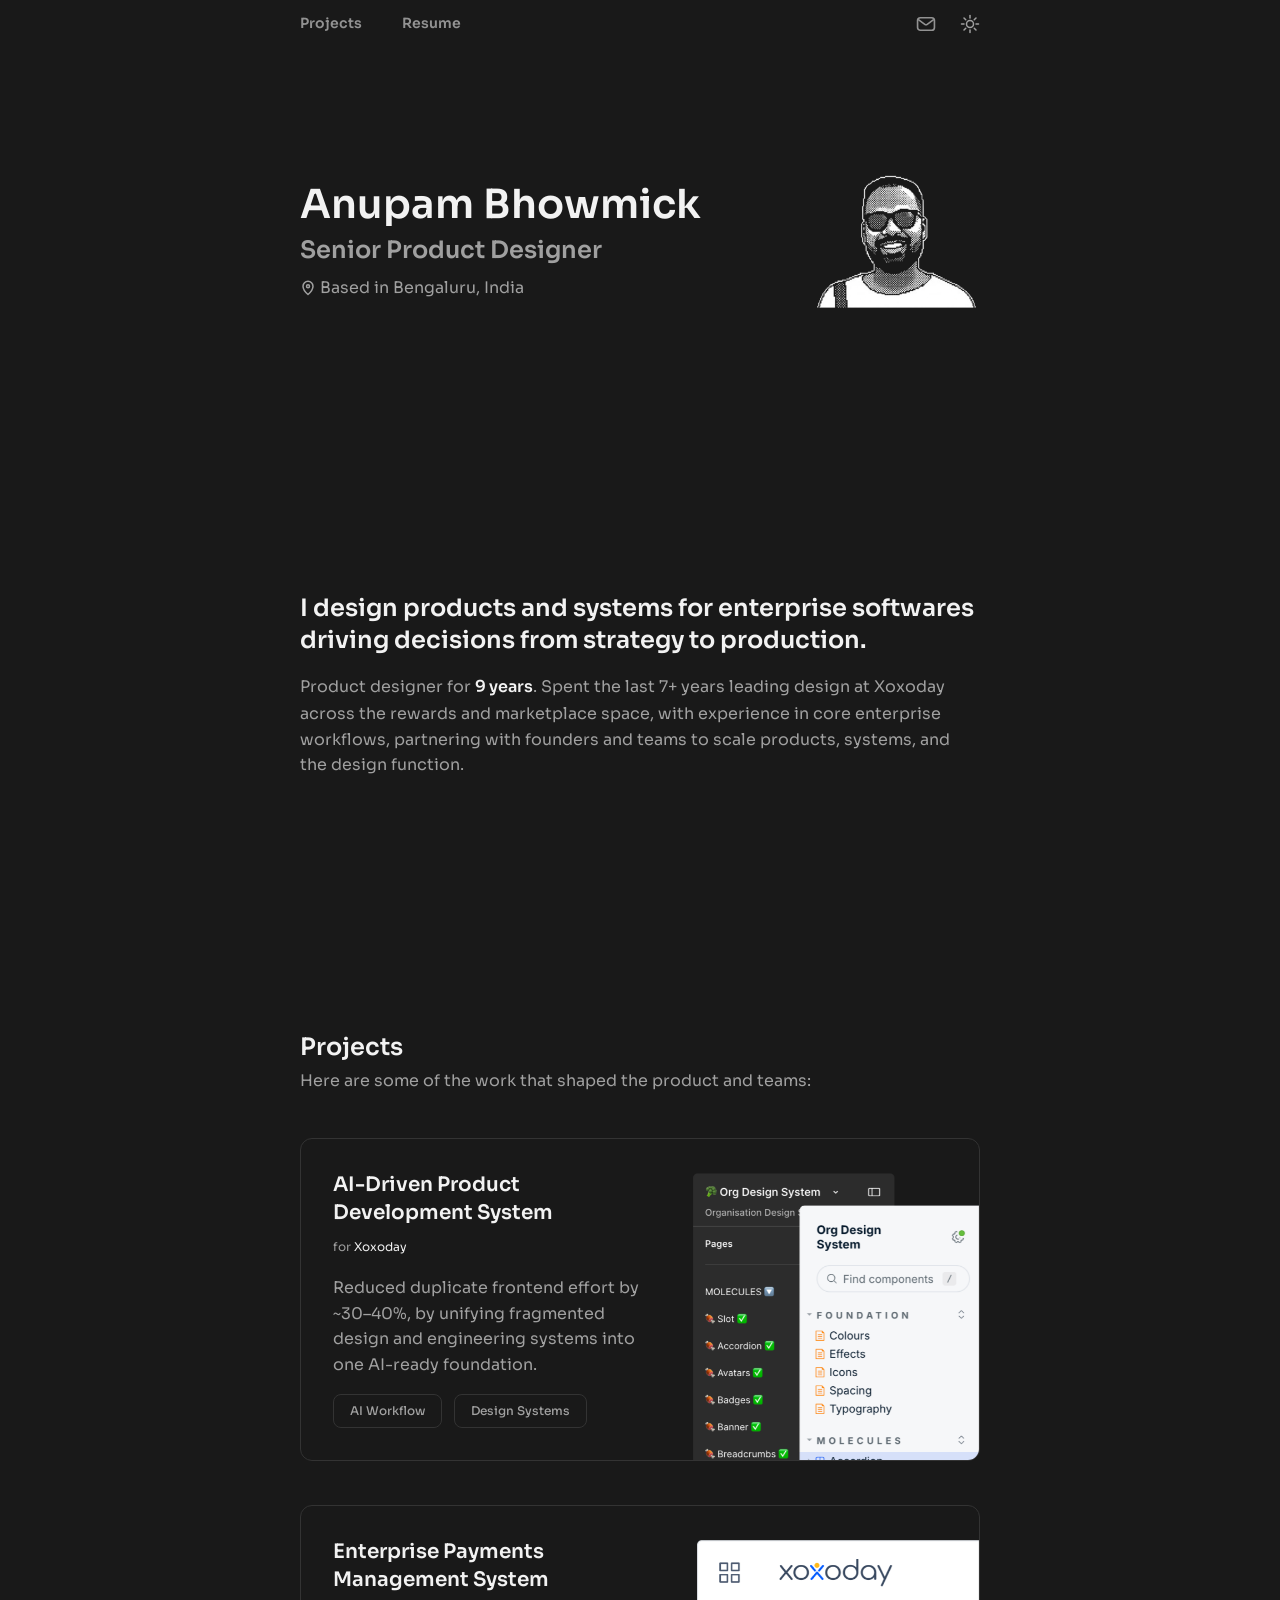
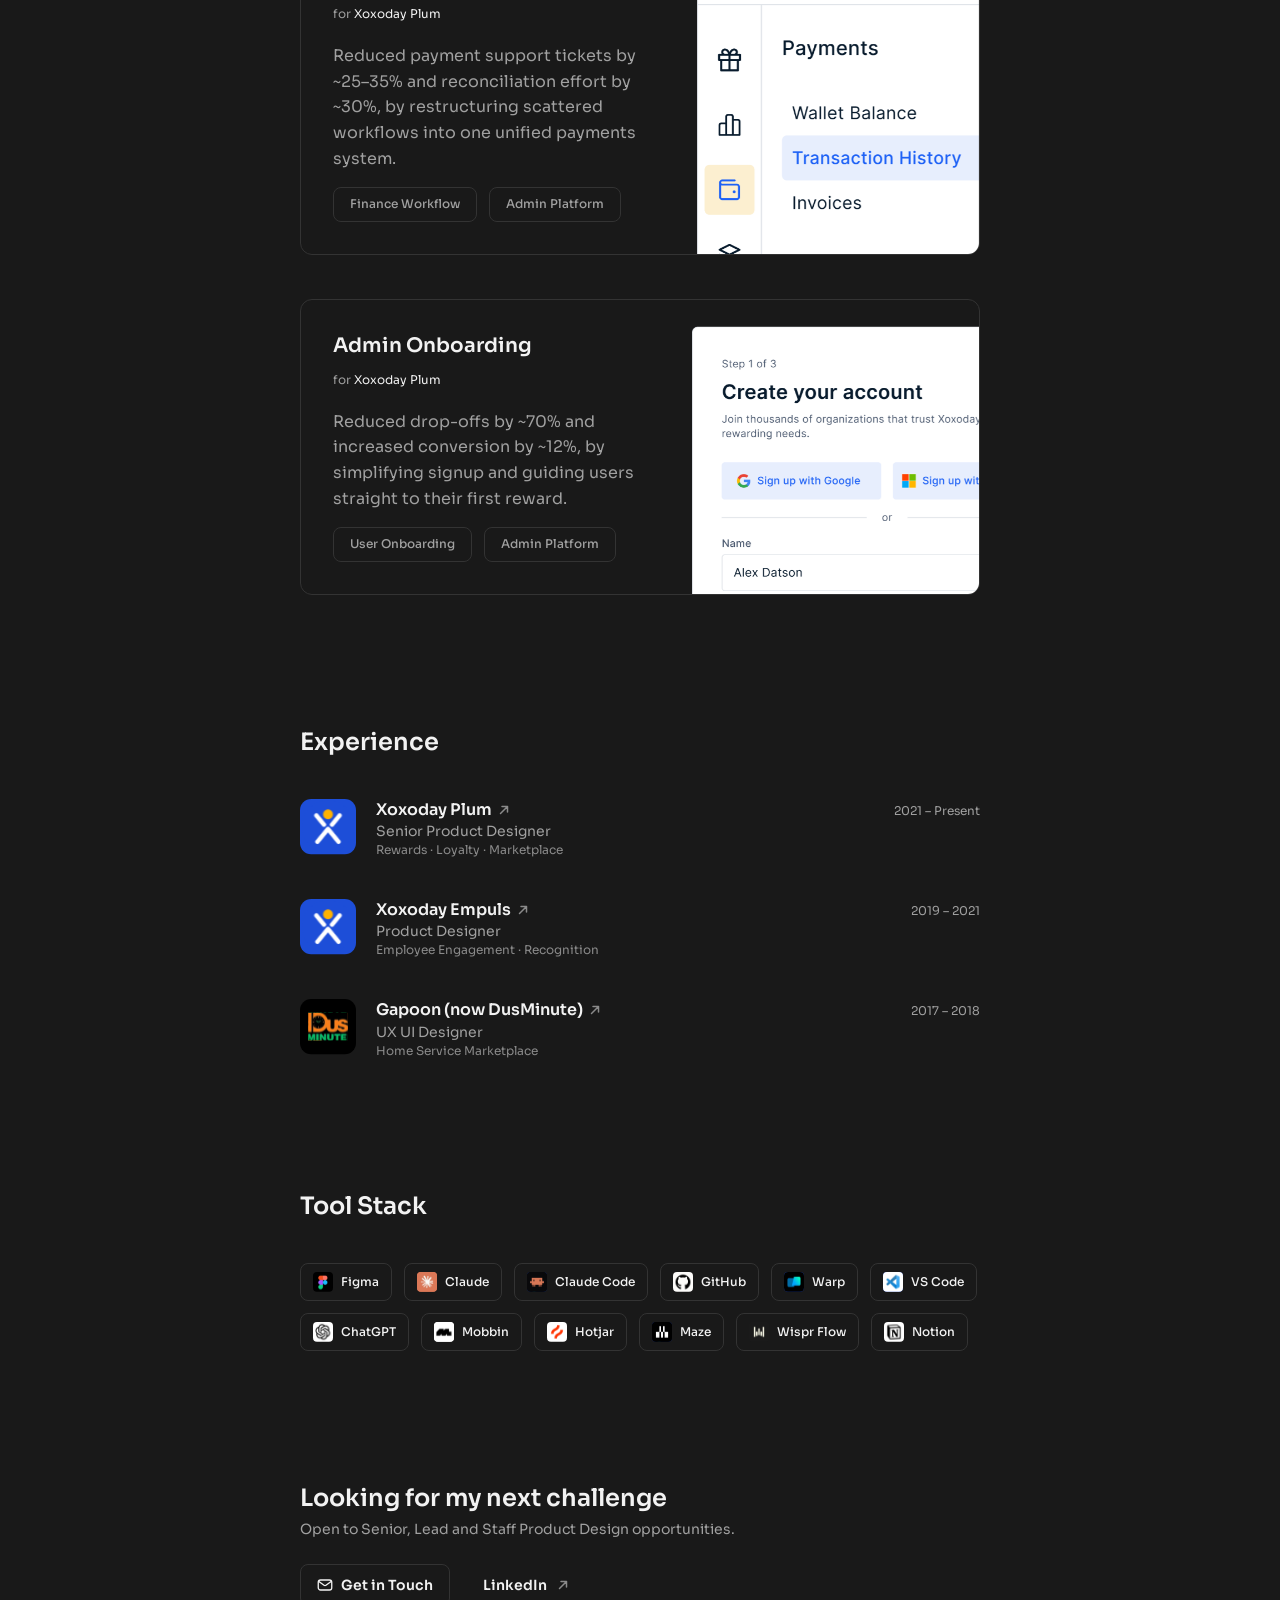
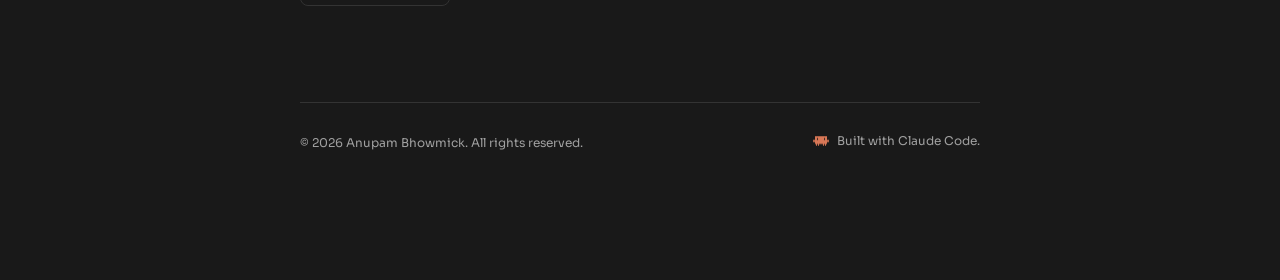
==== commit b500dba9: "Update resume to Anupam_Bhowmick_Resume_2026.pdf Replace the old resume PDF and repoint all 13 refer" ====
--- a/index.html
+++ b/index.html
@@ -36,16 +36,16 @@
       <div class="resume-modal-header">
         <span class="resume-modal-title">Resume — Anupam Bhowmick</span>
         <div class="resume-modal-actions">
-          <a href="resume/Anupam_Bhowmick_Senior_Product_Designer.pdf" download="Anupam_Bhowmick_Senior_Product_Designer.pdf" class="resume-modal-download">Download PDF</a>
+          <a href="resume/Anupam_Bhowmick_Resume_2026.pdf" download="Anupam_Bhowmick_Resume_2026.pdf" class="resume-modal-download">Download PDF</a>
           <button class="resume-modal-close" id="resume-modal-close" aria-label="Close">
             <svg width="20" height="20" viewBox="0 0 20 20" fill="none"><line x1="4" y1="4" x2="16" y2="16" stroke="currentColor" stroke-width="1.5" stroke-linecap="round"/><line x1="16" y1="4" x2="4" y2="16" stroke="currentColor" stroke-width="1.5" stroke-linecap="round"/></svg>
           </button>
         </div>
       </div>
-      <iframe src="resume/Anupam_Bhowmick_Senior_Product_Designer.pdf" title="Resume PDF" loading="lazy"></iframe>
+      <iframe src="resume/Anupam_Bhowmick_Resume_2026.pdf" title="Resume PDF" loading="lazy"></iframe>
       <div class="resume-mobile-fallback">
         <p class="ds-body" style="text-align:center;">PDF preview isn't available on this device.</p>
-        <a href="resume/Anupam_Bhowmick_Senior_Product_Designer.pdf" download="Anupam_Bhowmick_Senior_Product_Designer.pdf" class="btn btn-primary">Download Resume</a>
+        <a href="resume/Anupam_Bhowmick_Resume_2026.pdf" download="Anupam_Bhowmick_Resume_2026.pdf" class="btn btn-primary">Download Resume</a>
       </div>
     </div>
   </div>
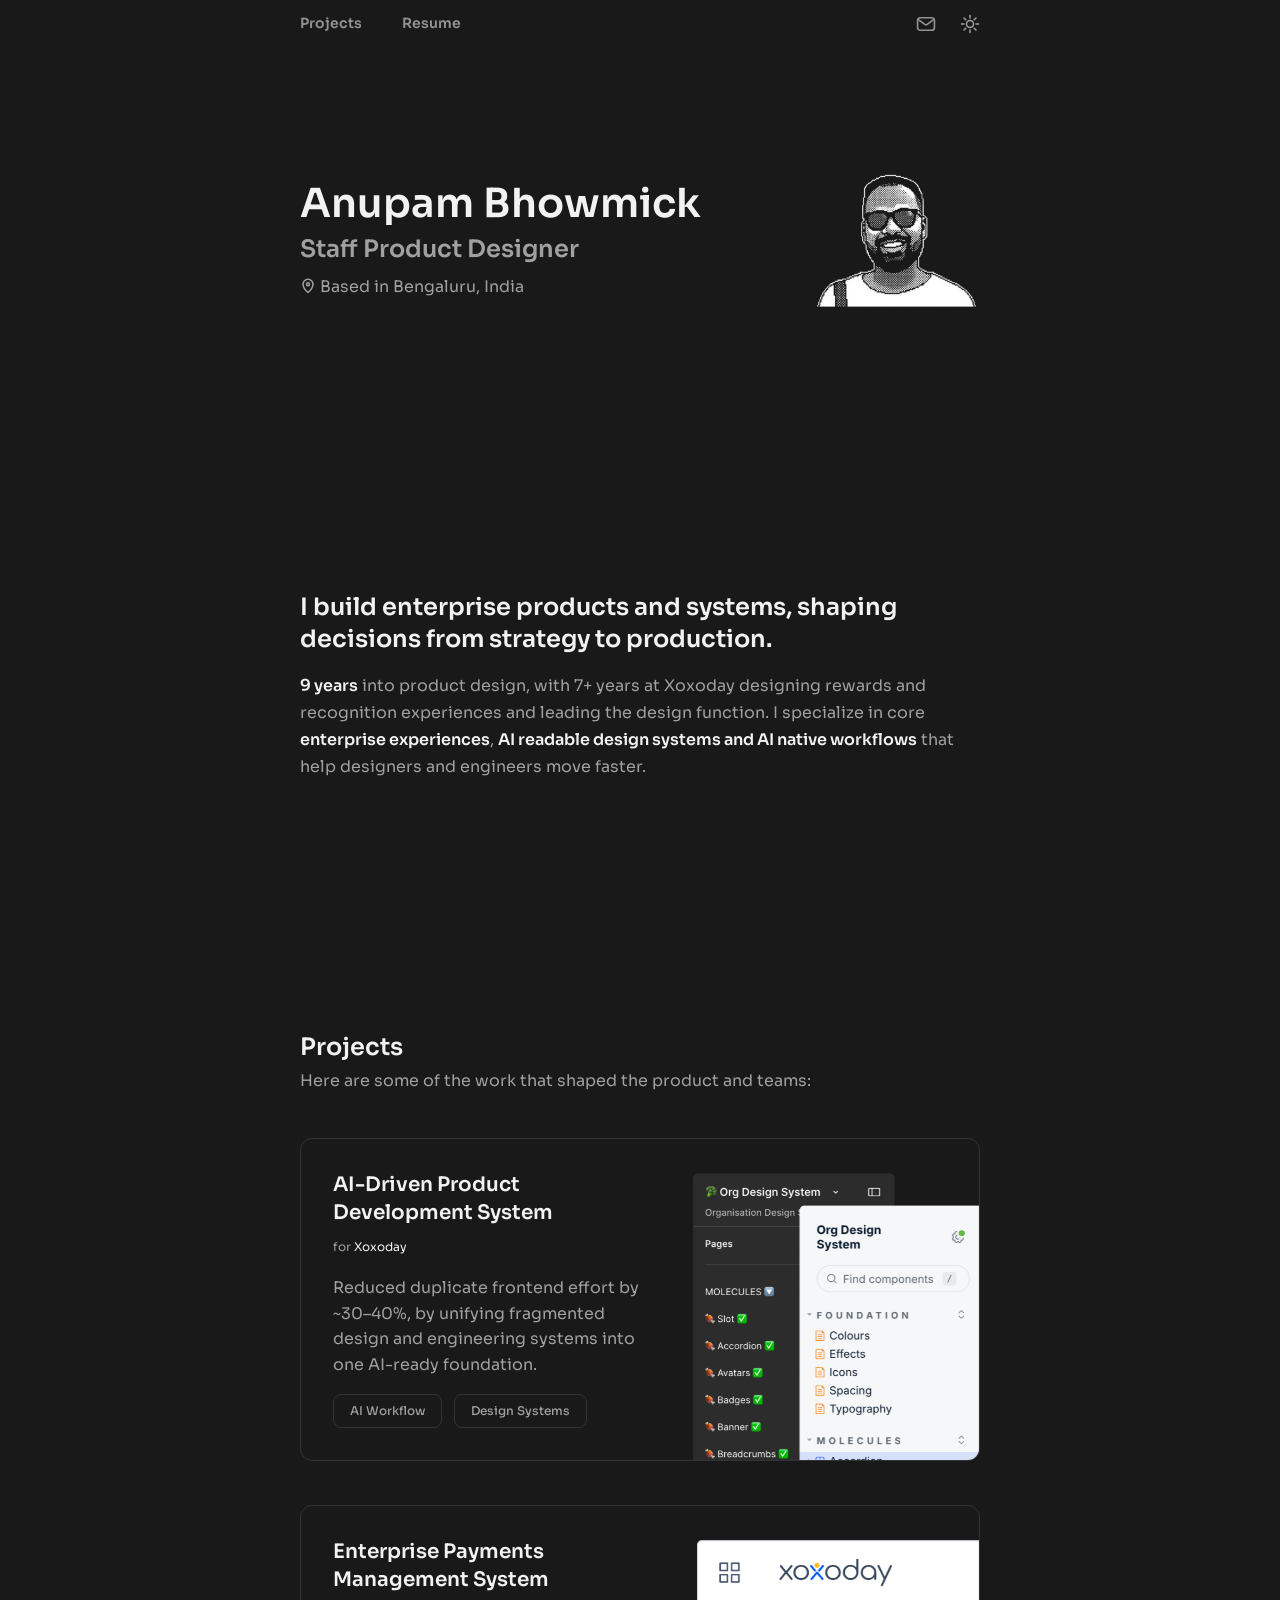
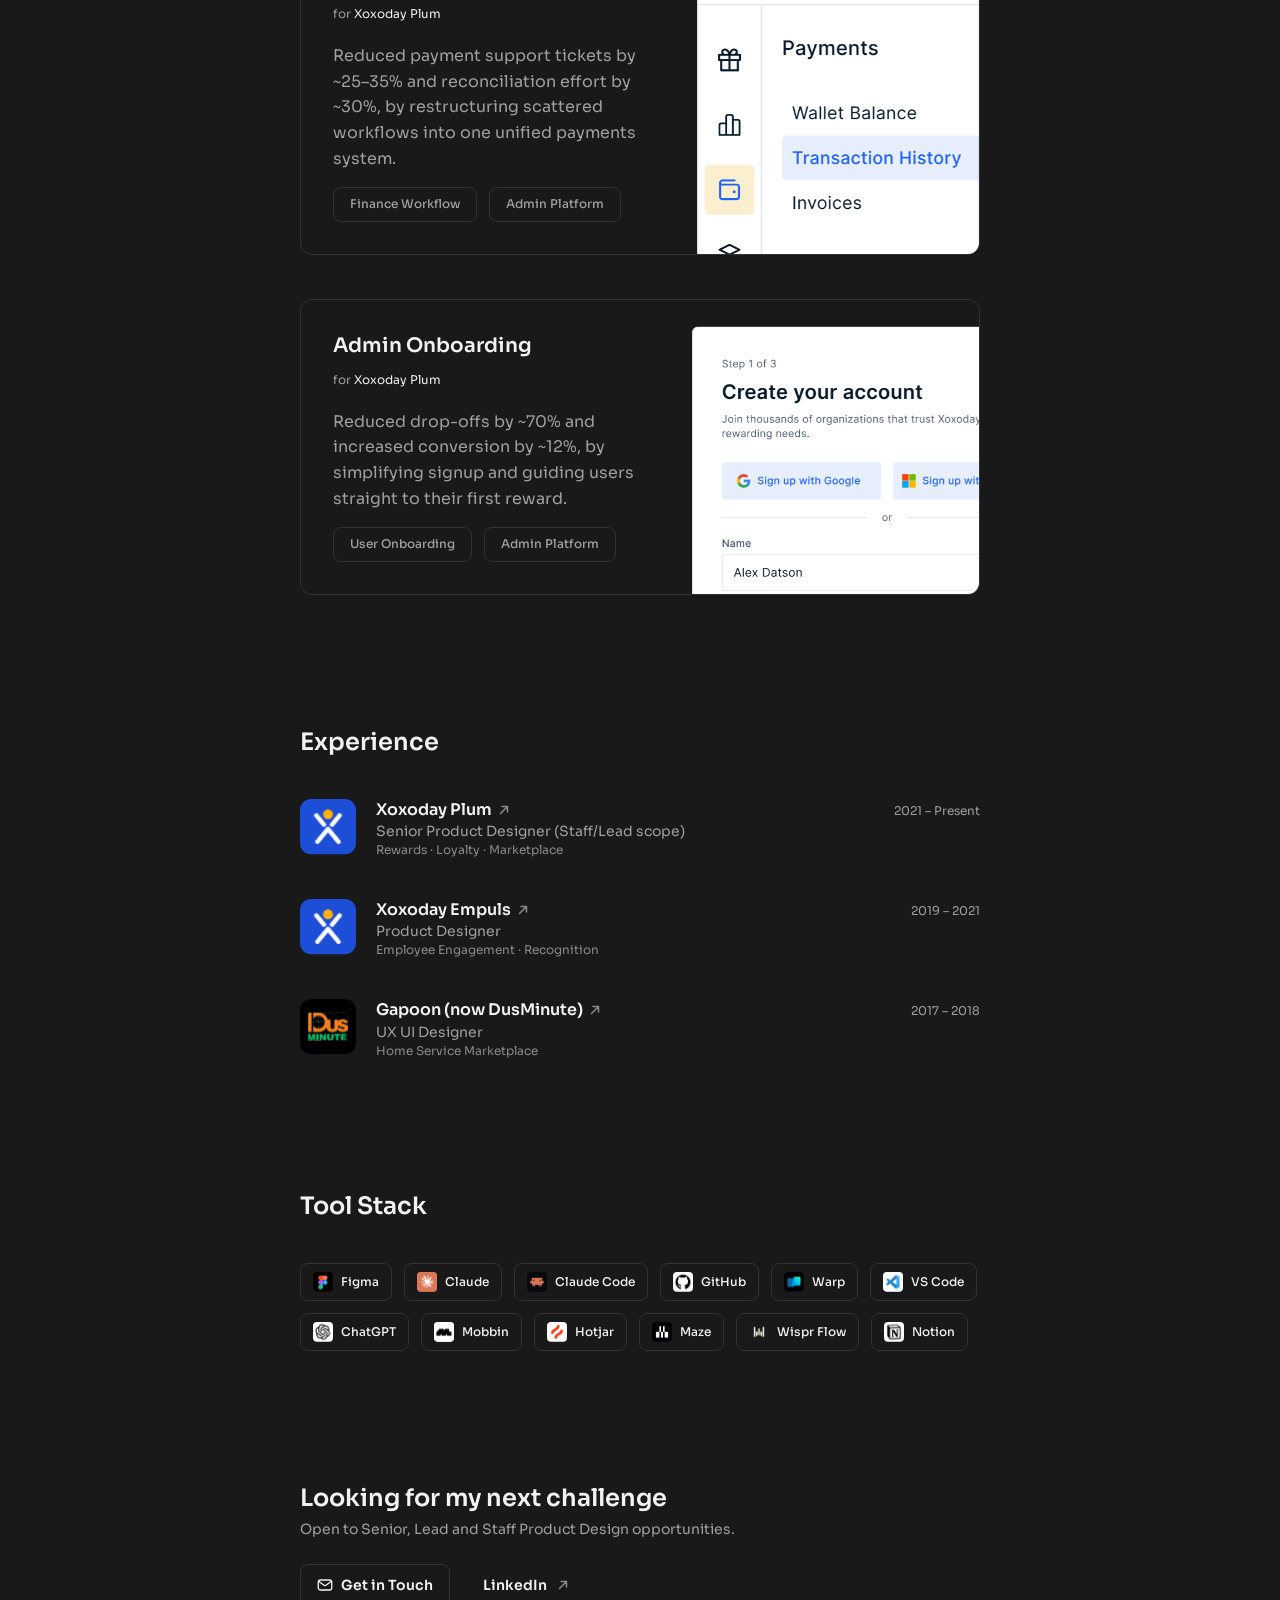
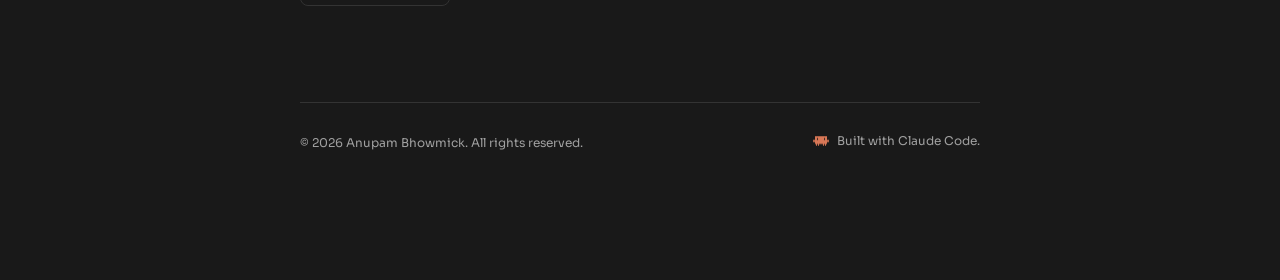
==== commit 5f71db4d: "Homepage copy: Staff role, new statement and bio - Hero role: Senior -> Staff Product Designer - Sta" ====
--- a/index.html
+++ b/index.html
@@ -97,7 +97,7 @@
             <!-- Name / role / location — 8px gap -->
             <div class="bio-identity-text">
               <p class="ds-h1">Anupam Bhowmick</p>
-              <p class="ds-h3-muted">Senior Product Designer</p>
+              <p class="ds-h3-muted">Staff Product Designer</p>
               <p class="bio-company">
                 <svg class="bio-company-icon" width="16" height="16" viewBox="0 0 16 16" fill="none" aria-hidden="true">
                   <path d="M8 14.5s5-4.36 5-8.25a5 5 0 1 0-10 0c0 3.89 5 8.25 5 8.25Z" stroke="currentColor" stroke-width="1.5" stroke-linecap="round" stroke-linejoin="round"/>
@@ -110,8 +110,8 @@
 
           <!-- Statement + bio -->
           <div class="bio-statement-block">
-            <p class="bio-statement">I design products and systems for enterprise softwares driving decisions from strategy to production.</p>
-            <p class="bio-text">Product designer for <span class="text-highlight">9 years</span>. Spent the last 7+ years leading design at Xoxoday across the rewards and marketplace space, with experience in core enterprise workflows, partnering with founders and teams to scale products, systems, and the design function.</p>
+            <p class="bio-statement">I build enterprise products and systems, shaping decisions from strategy to production.</p>
+            <p class="bio-text"><span class="text-highlight">9 years</span> into product design, with 7+ years at Xoxoday designing rewards and recognition experiences and leading the design function. I specialize in core <span class="text-highlight">enterprise experiences</span>, <span class="text-highlight">AI readable design systems and AI native workflows</span> that help designers and engineers move faster.</p>
           </div>
 
         </div>
@@ -199,7 +199,7 @@
                   Xoxoday Plum
                   <svg class="exp-arrow" width="16" height="16" viewBox="0 0 16 16" fill="none" aria-hidden="true"><path d="M4.5 11.5 11.5 4.5M6 4.5h5.5V10" stroke="currentColor" stroke-width="1.5" stroke-linecap="round" stroke-linejoin="round"/></svg>
                 </span>
-                <span class="exp-role">Senior Product Designer</span>
+                <span class="exp-role">Senior Product Designer (Staff/Lead scope)</span>
                 <span class="exp-tags">Rewards · Loyalty · Marketplace</span>
               </div>
               <span class="exp-date">2021 – Present</span>
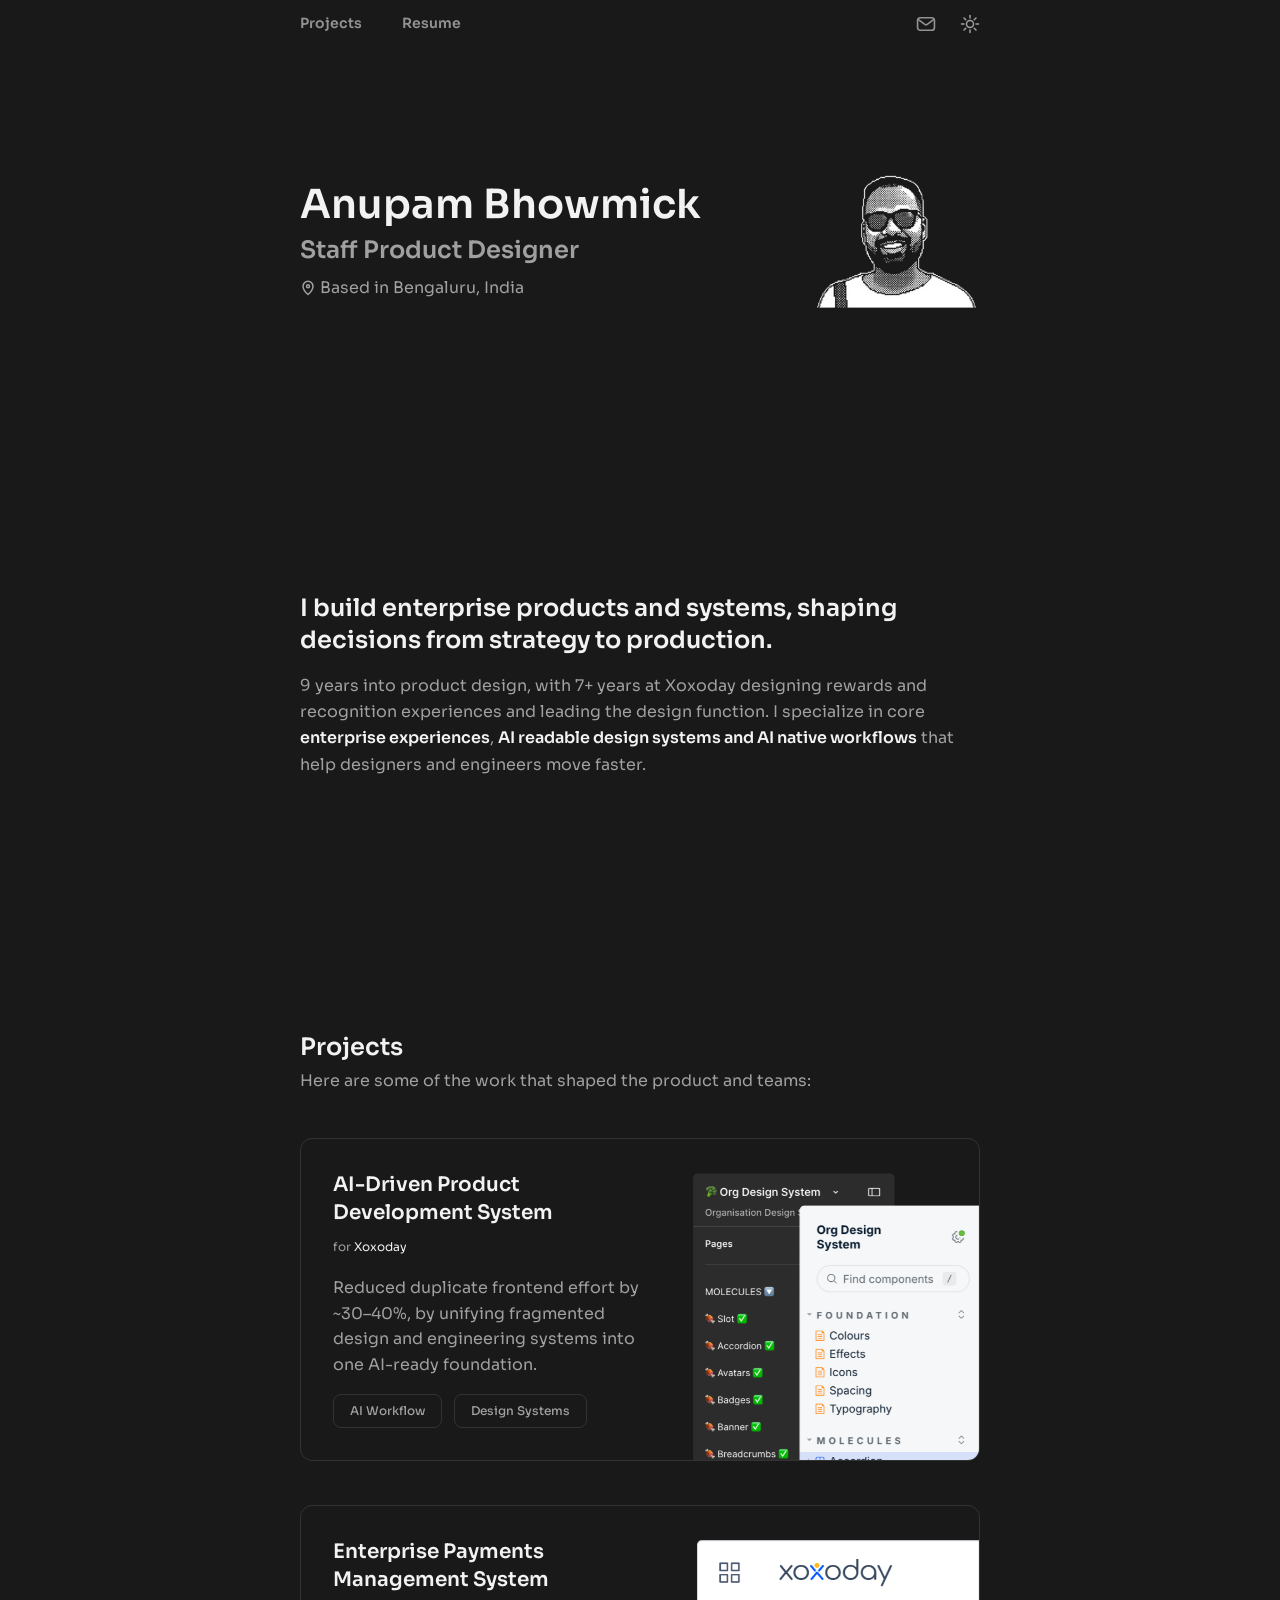
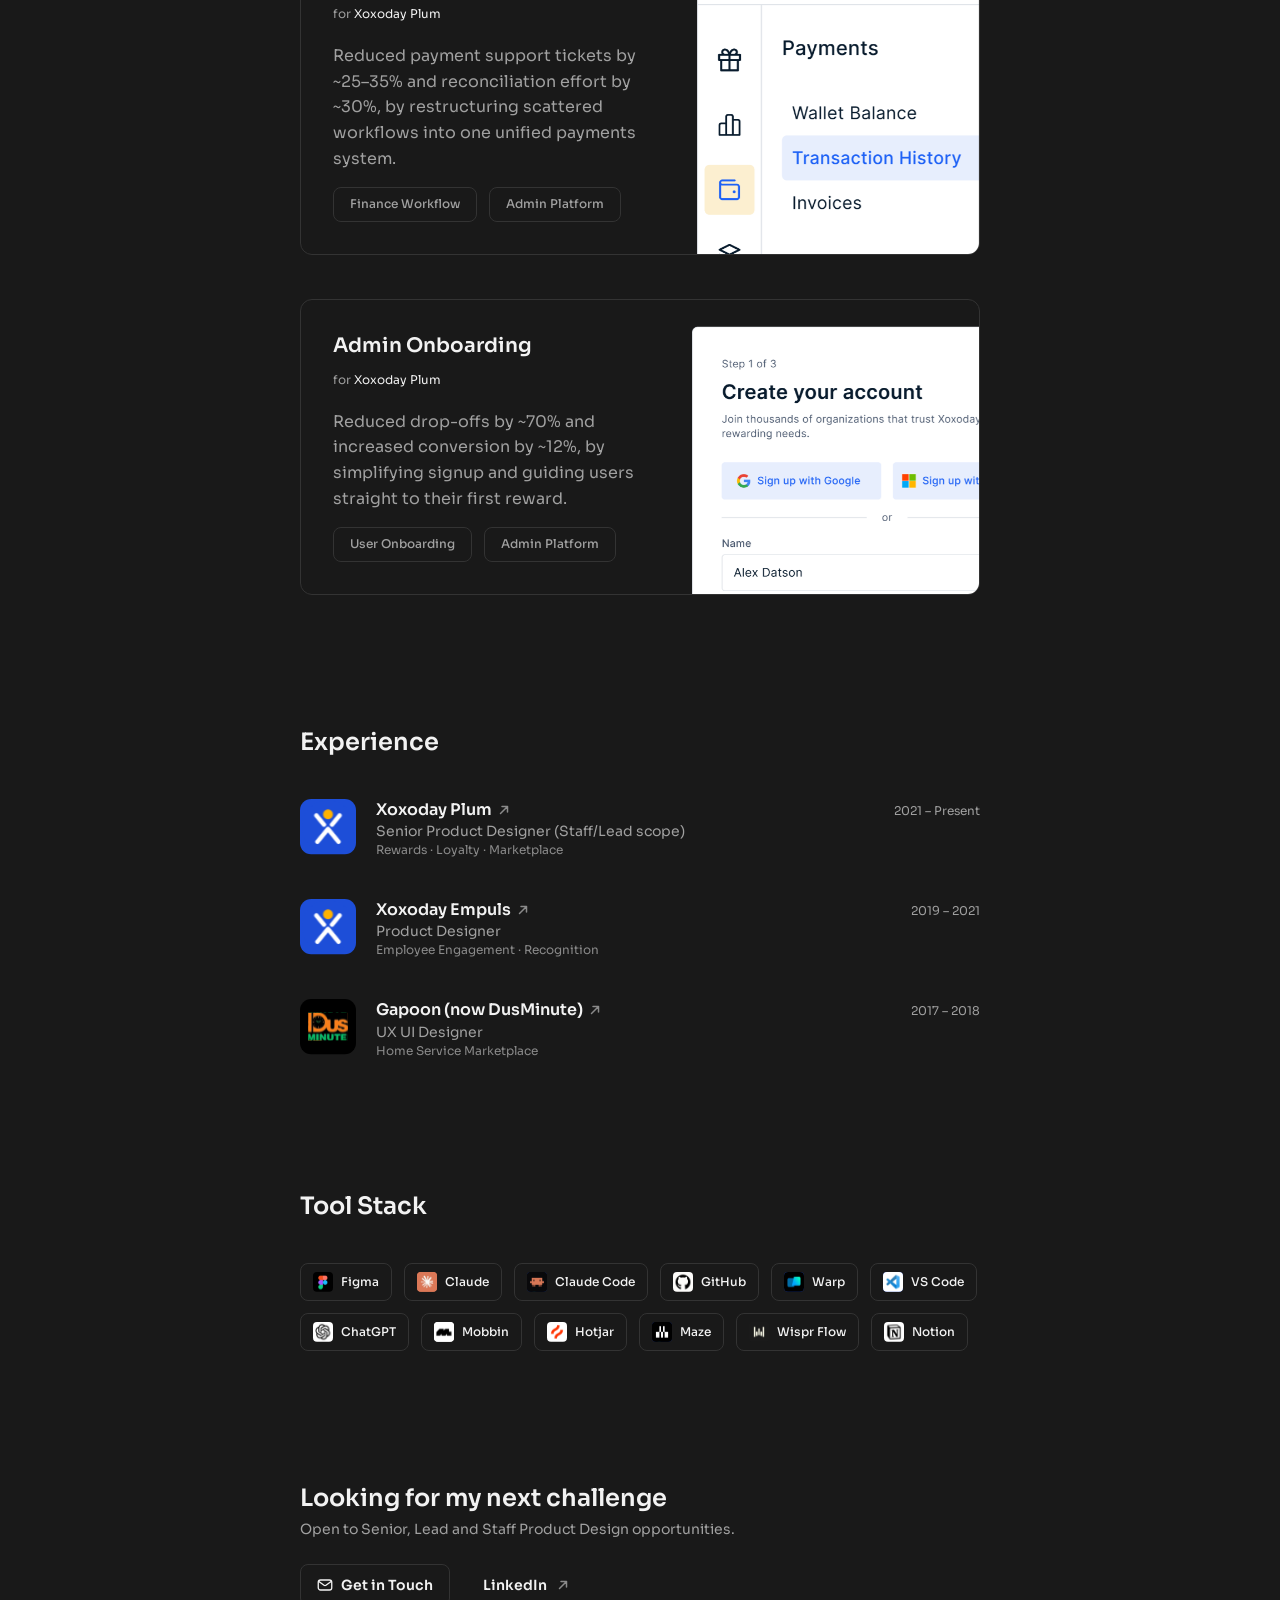
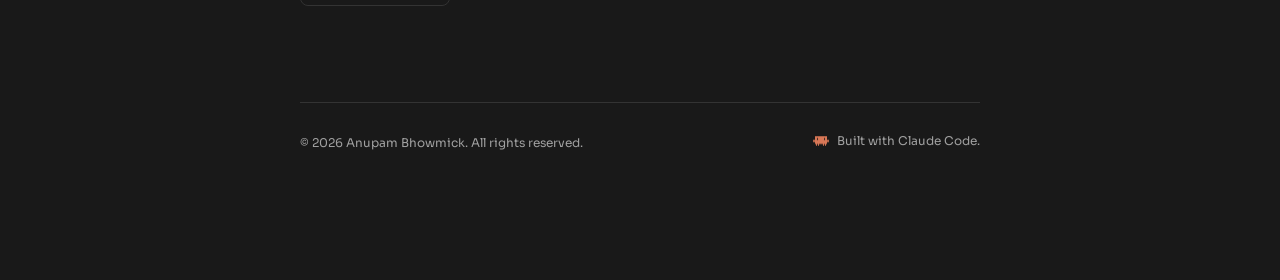
==== commit 77c31a0e: "Homepage bio: drop highlight on "9 years" Co-Authored-By: Claude Opus 5 <noreply@anthropic.com>" ====
--- a/index.html
+++ b/index.html
@@ -111,7 +111,7 @@
           <!-- Statement + bio -->
           <div class="bio-statement-block">
             <p class="bio-statement">I build enterprise products and systems, shaping decisions from strategy to production.</p>
-            <p class="bio-text"><span class="text-highlight">9 years</span> into product design, with 7+ years at Xoxoday designing rewards and recognition experiences and leading the design function. I specialize in core <span class="text-highlight">enterprise experiences</span>, <span class="text-highlight">AI readable design systems and AI native workflows</span> that help designers and engineers move faster.</p>
+            <p class="bio-text">9 years into product design, with 7+ years at Xoxoday designing rewards and recognition experiences and leading the design function. I specialize in core <span class="text-highlight">enterprise experiences</span>, <span class="text-highlight">AI readable design systems and AI native workflows</span> that help designers and engineers move faster.</p>
           </div>
 
         </div>
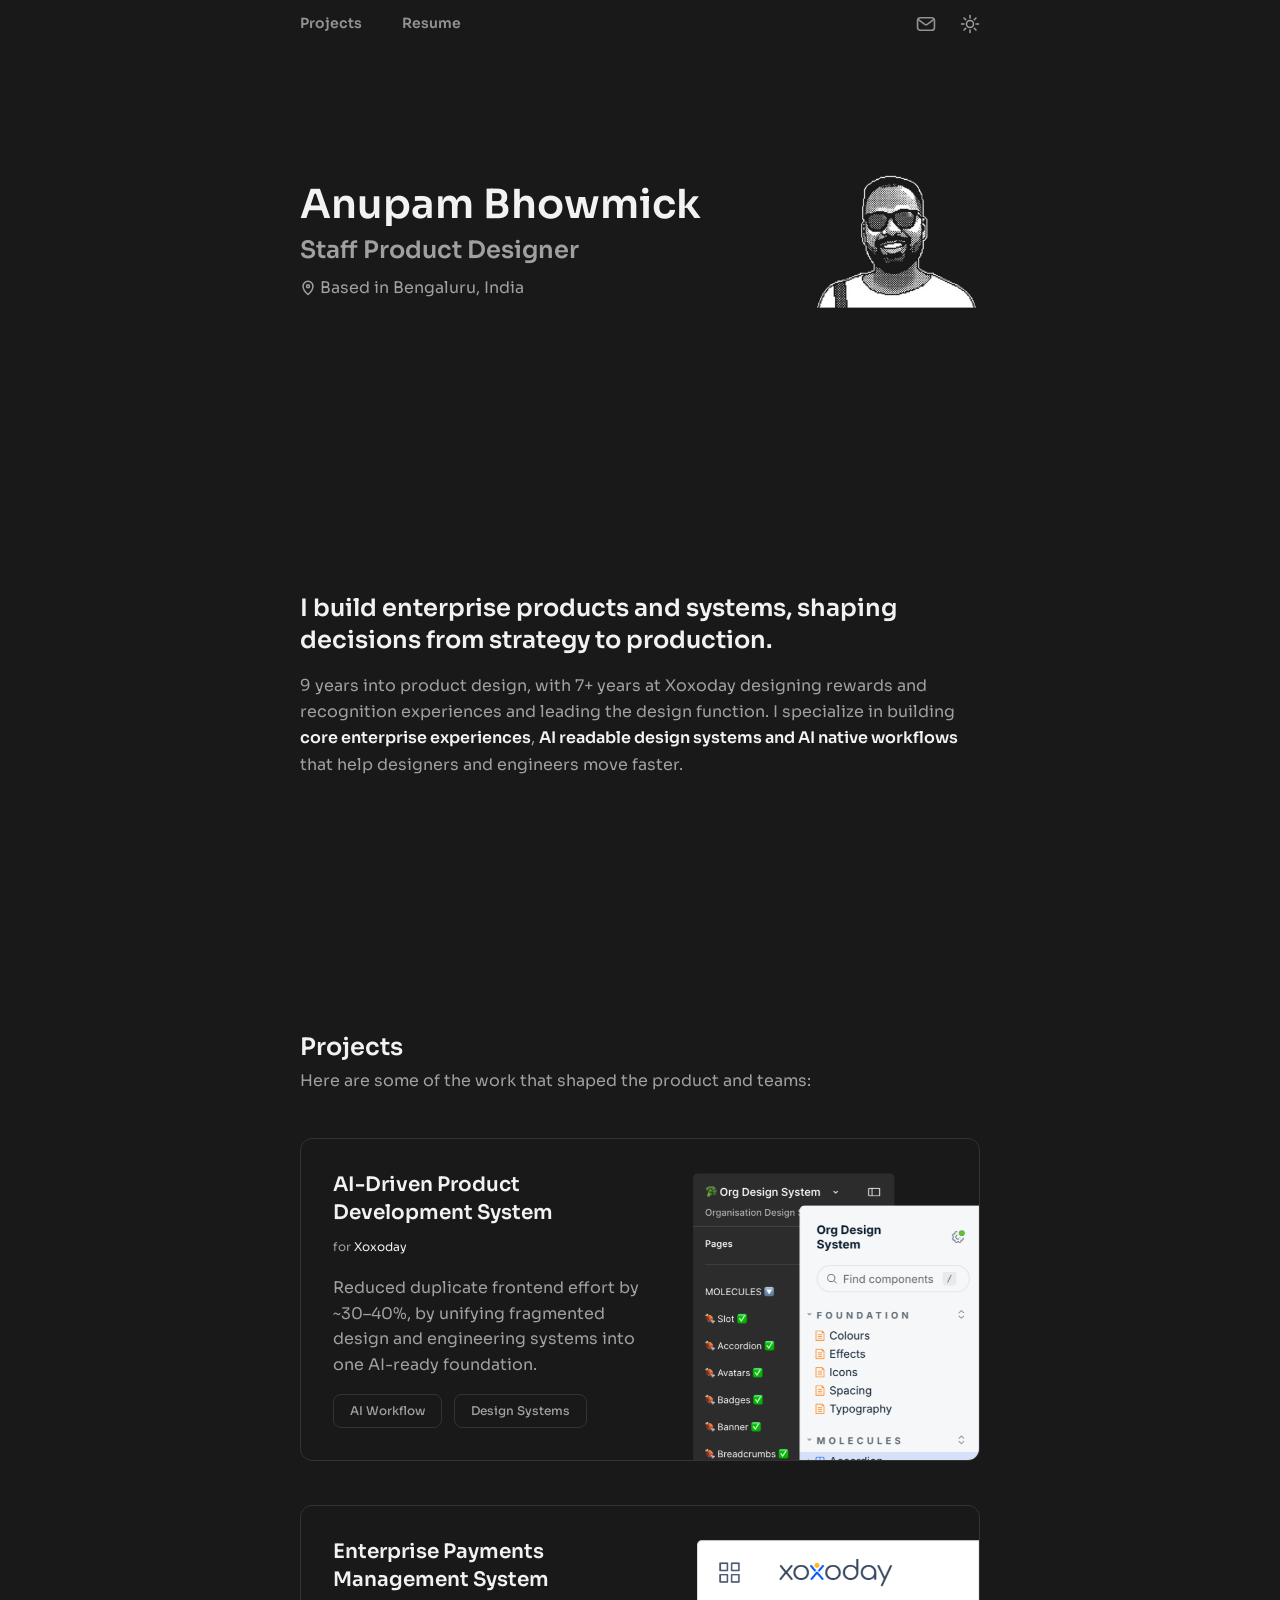
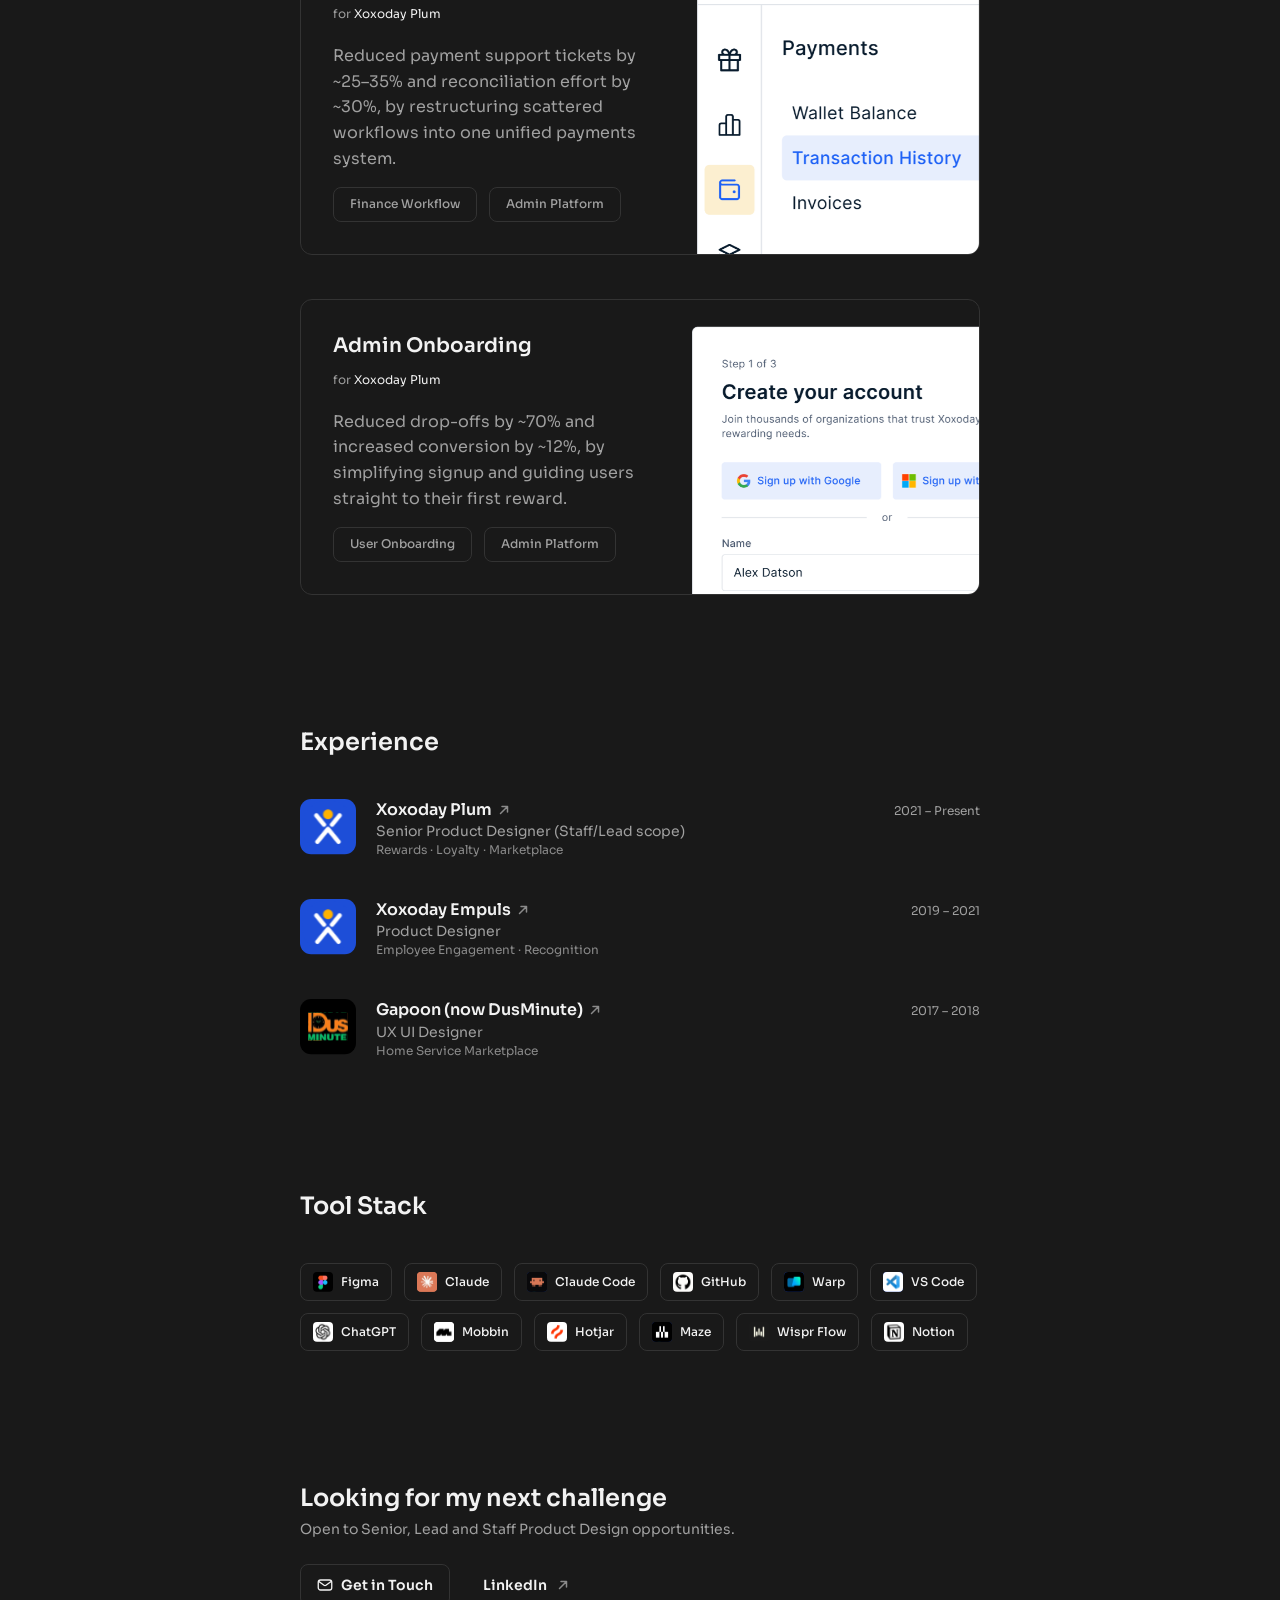
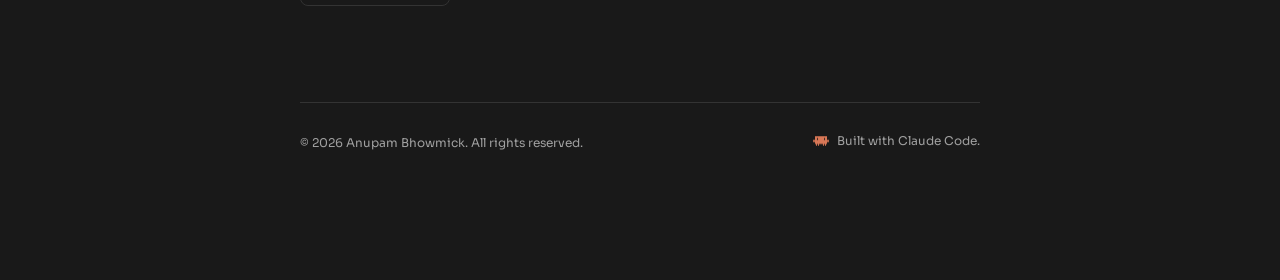
==== commit 62348e33: "Homepage bio: "building core enterprise experiences", core highlighted Co-Authored-By: Claude Opus 5" ====
--- a/index.html
+++ b/index.html
@@ -111,7 +111,7 @@
           <!-- Statement + bio -->
           <div class="bio-statement-block">
             <p class="bio-statement">I build enterprise products and systems, shaping decisions from strategy to production.</p>
-            <p class="bio-text">9 years into product design, with 7+ years at Xoxoday designing rewards and recognition experiences and leading the design function. I specialize in core <span class="text-highlight">enterprise experiences</span>, <span class="text-highlight">AI readable design systems and AI native workflows</span> that help designers and engineers move faster.</p>
+            <p class="bio-text">9 years into product design, with 7+ years at Xoxoday designing rewards and recognition experiences and leading the design function. I specialize in building <span class="text-highlight">core enterprise experiences</span>, <span class="text-highlight">AI readable design systems and AI native workflows</span> that help designers and engineers move faster.</p>
           </div>
 
         </div>
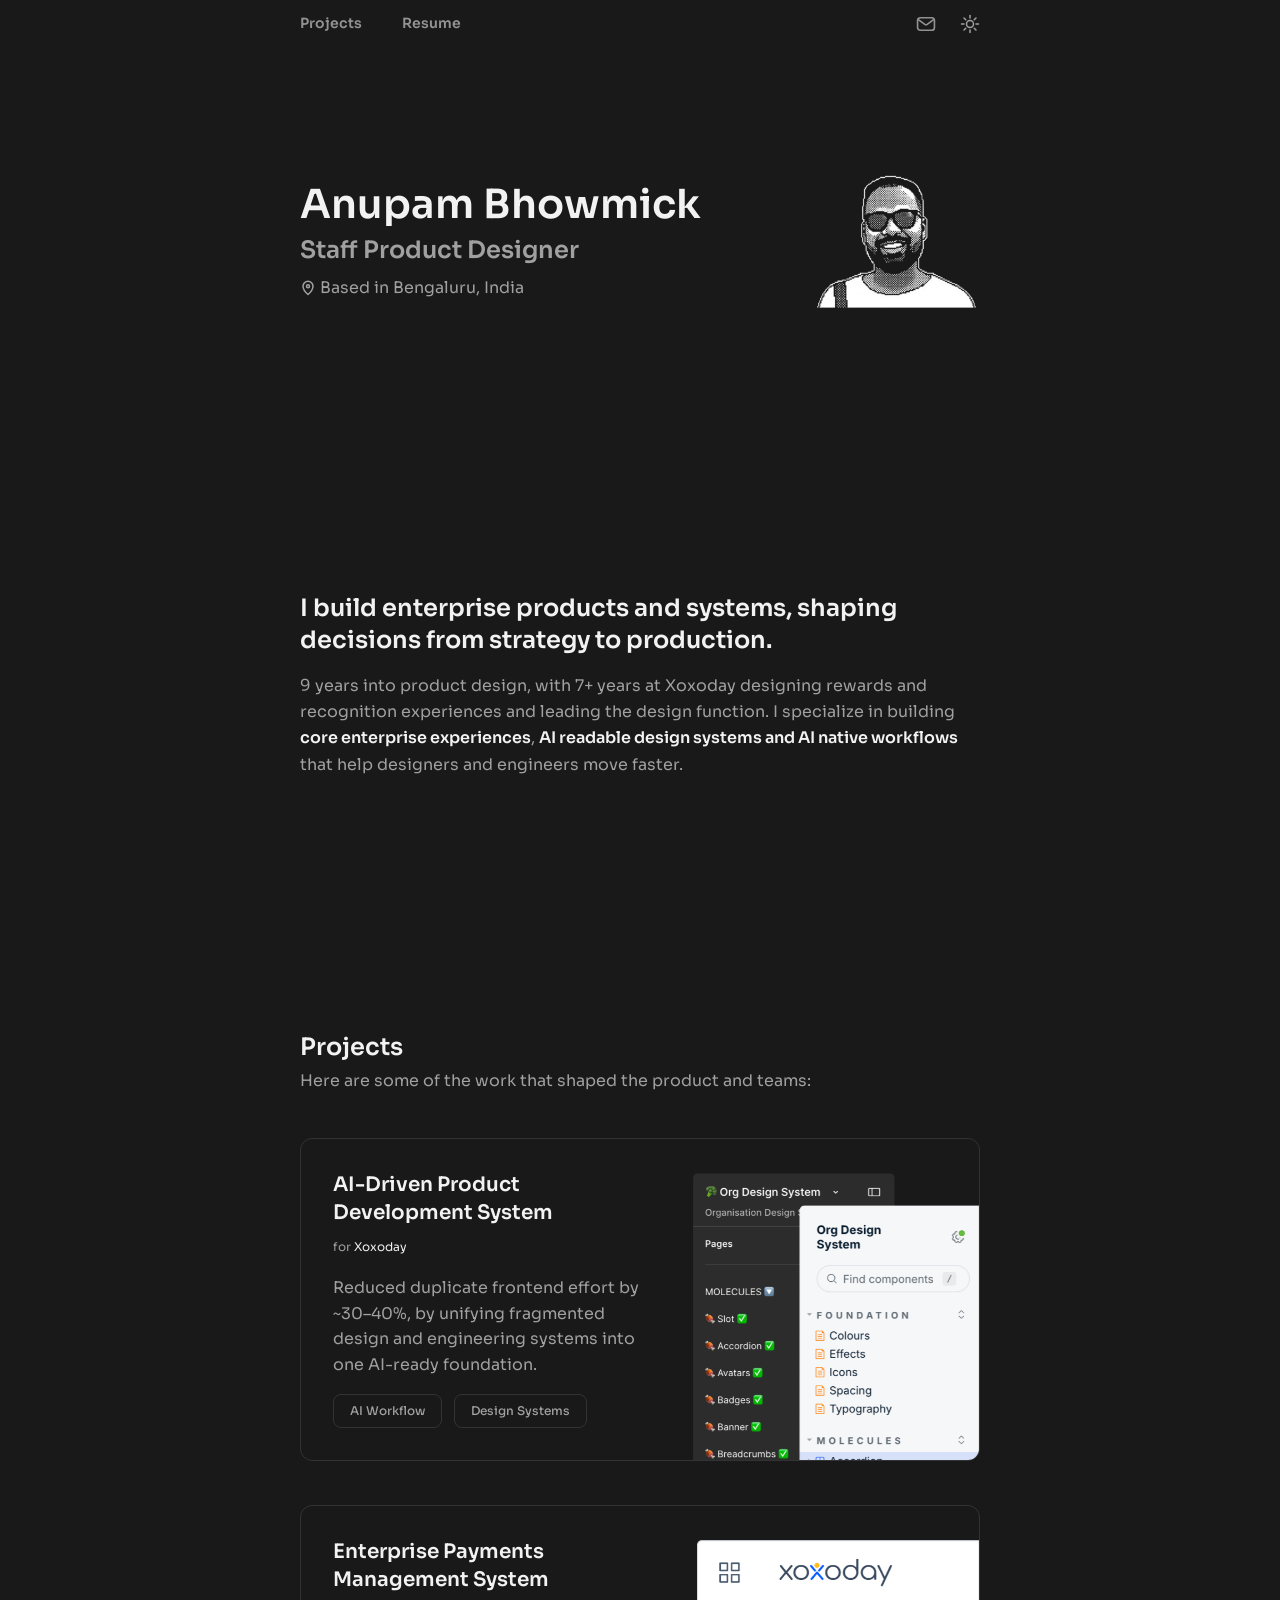
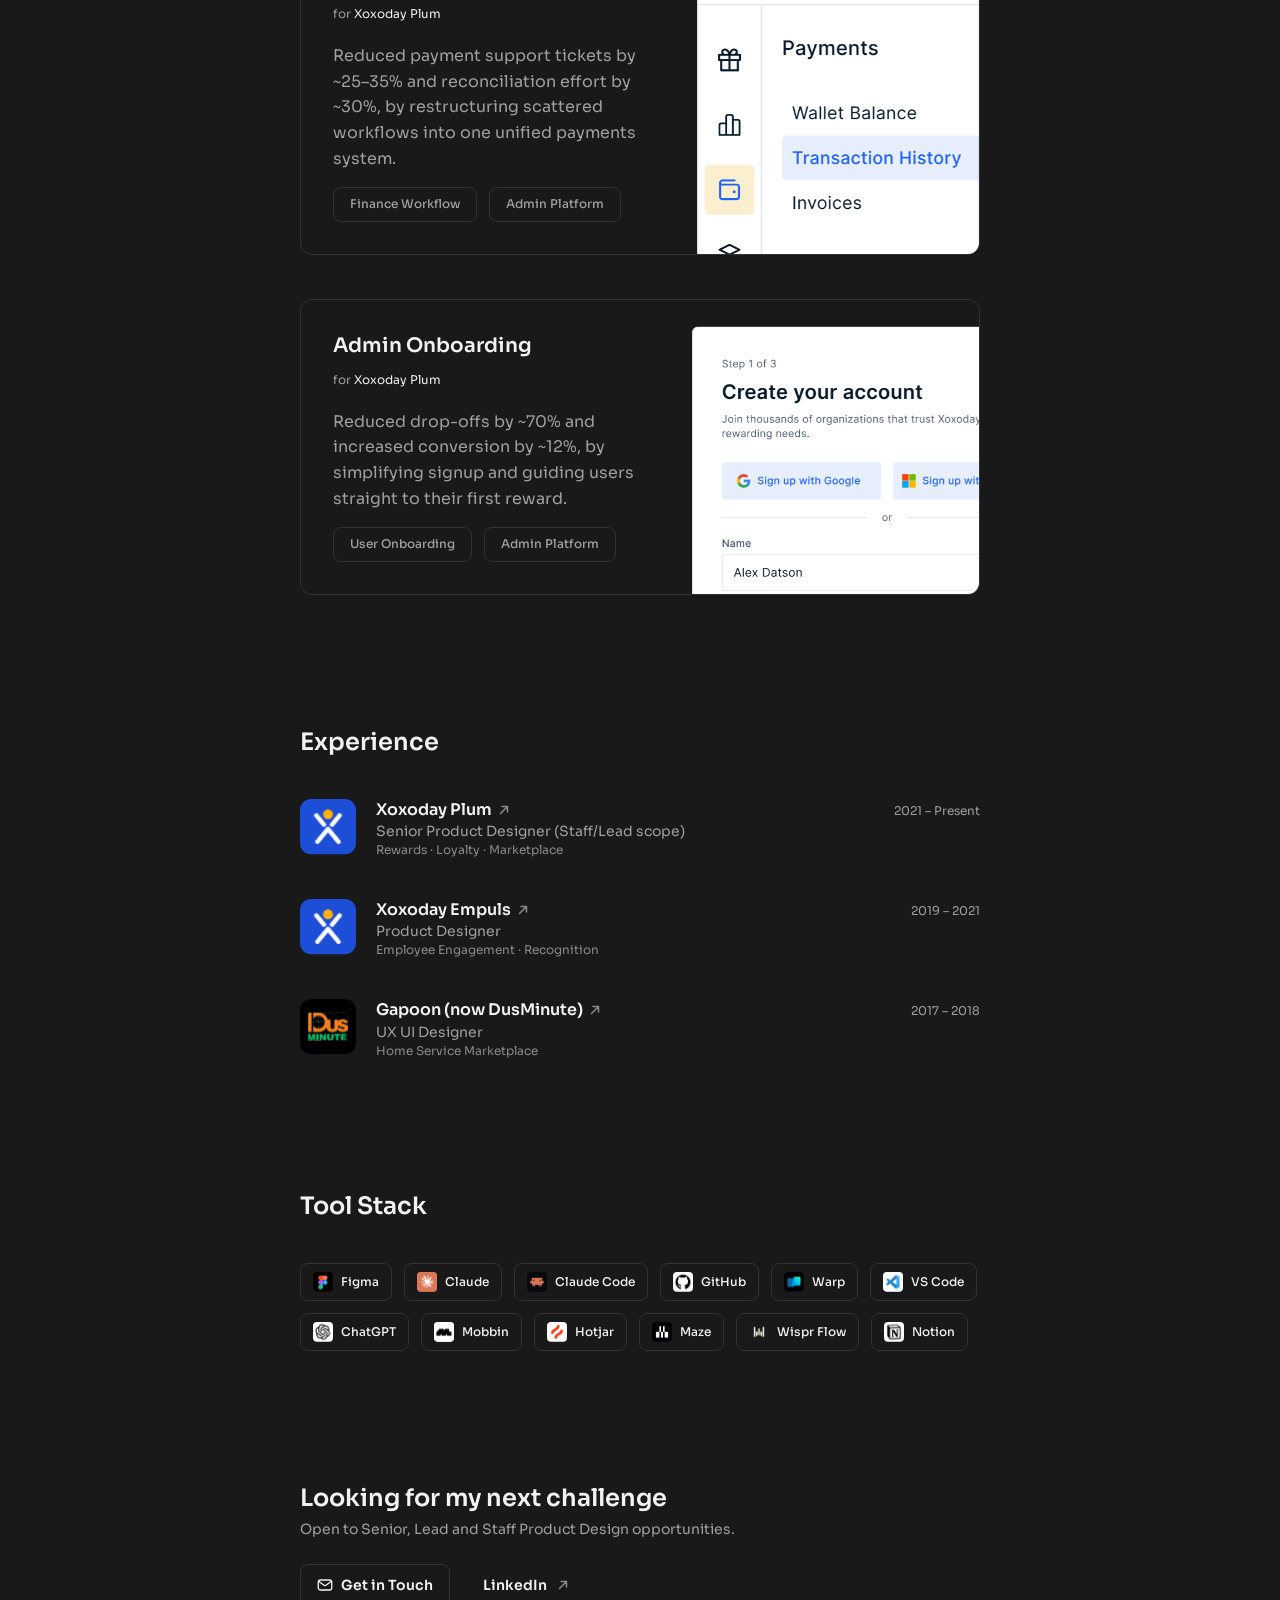
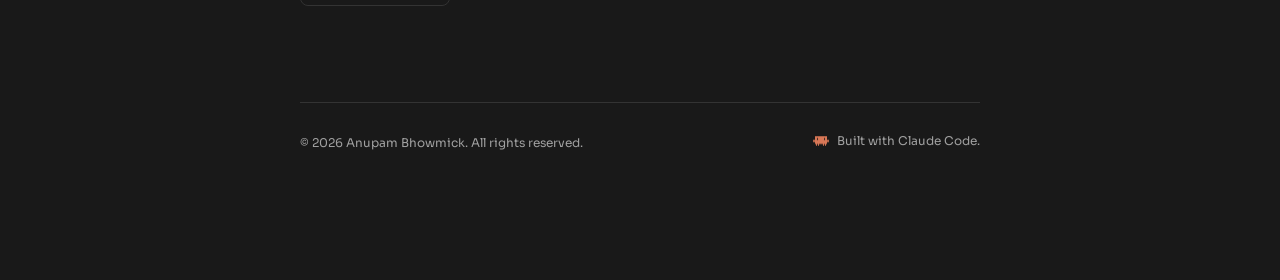
==== commit a7cd1f43: "Update social meta tags to Staff Product Designer Refresh title, description, og:*, and twitter:* ta" ====
--- a/index.html
+++ b/index.html
@@ -3,19 +3,19 @@
 <head>
   <meta charset="UTF-8" />
   <meta name="viewport" content="width=device-width, initial-scale=1.0" />
-  <title>Anupam Bhowmick — Senior Product Designer</title>
-  <meta name="description" content="Portfolio of Anupam Bhowmick, Senior Product Designer at Xoxoday, Bengaluru." />
+  <title>Anupam Bhowmick — Staff Product Designer</title>
+  <meta name="description" content="Portfolio of Anupam Bhowmick, Staff Product Designer based in Bengaluru, India. 9 years in product design, currently specialising in enterprise experiences, AI readable design systems and AI native workflows." />
   <link rel="stylesheet" href="style.css" />
   <script>if(localStorage.getItem('theme')==='light'){document.documentElement.classList.add('light')}</script>
   <link rel="icon" type="image/svg+xml" href="assets/favicon.svg" />
   <meta property="og:type" content="website" />
-  <meta property="og:title" content="Anupam Bhowmick — Senior Product Designer" />
-  <meta property="og:description" content="Portfolio of Anupam Bhowmick, Senior Product Designer at Xoxoday, Bengaluru. 9 years scaling B2B SaaS products, design systems, and AI-driven workflows." />
+  <meta property="og:title" content="Anupam Bhowmick — Staff Product Designer" />
+  <meta property="og:description" content="Portfolio of Anupam Bhowmick, Staff Product Designer based in Bengaluru, India. 9 years in product design, currently specialising in enterprise experiences, AI readable design systems and AI native workflows." />
   <meta property="og:url" content="https://anupambhowmick.in/" />
   <meta property="og:site_name" content="Anupam Bhowmick" />
   <meta name="twitter:card" content="summary" />
-  <meta name="twitter:title" content="Anupam Bhowmick — Senior Product Designer" />
-  <meta name="twitter:description" content="Portfolio of Anupam Bhowmick, Senior Product Designer at Xoxoday, Bengaluru. 9 years scaling B2B SaaS products, design systems, and AI-driven workflows." />
+  <meta name="twitter:title" content="Anupam Bhowmick — Staff Product Designer" />
+  <meta name="twitter:description" content="Portfolio of Anupam Bhowmick, Staff Product Designer based in Bengaluru, India. 9 years in product design, currently specialising in enterprise experiences, AI readable design systems and AI native workflows." />
 </head>
 <body class="home">
 
